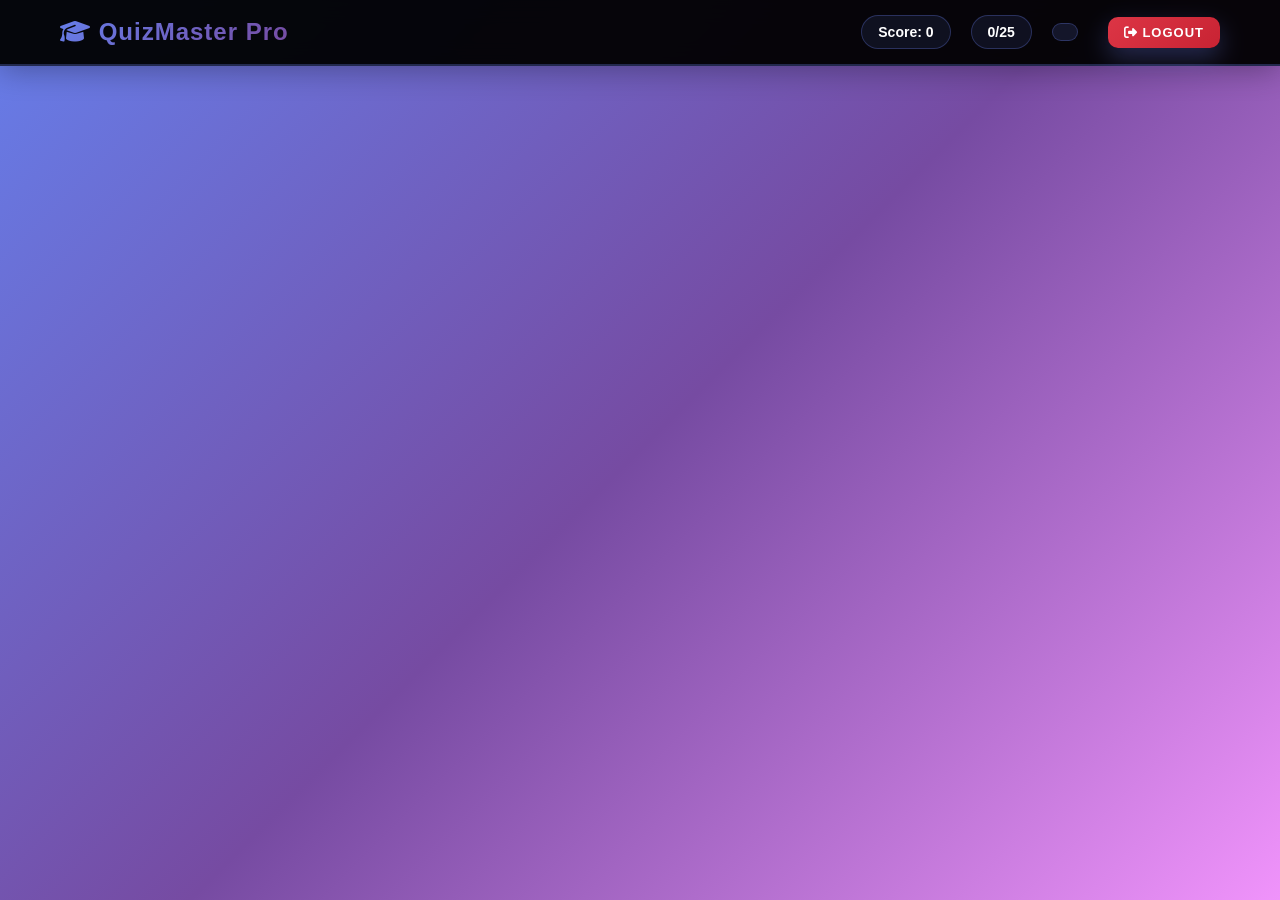
==== index.html @ ac3345d1 "git push" ====
<!DOCTYPE html>
<html lang="en">
<head>
    <meta charset="UTF-8">
    <meta http-equiv="X-UA-Compatible" content="IE=edge">
    <meta name="viewport" content="width=device-width, initial-scale=1.0">
    <link rel="stylesheet" href="style.css">
    <link rel="stylesheet" href="https://cdnjs.cloudflare.com/ajax/libs/font-awesome/6.4.0/css/all.min.css">
    <title>QuizMaster Pro - Online Quiz Platform</title>
</head>
<body>
    <!-- Navigation Bar -->
    <nav class="navbar">
        <div class="nav-content">
            <h2 class="nav-title"><i class="fas fa-graduation-cap"></i> QuizMaster Pro</h2>
            <div class="nav-stats">
                <span class="nav-stat" id="navScore">Score: 0</span>
                <span class="nav-stat" id="navProgress">0/25</span>
                <span class="nav-stat user-info clickable" id="userInfo" style="cursor: pointer;"></span>
                <button class="btn logout-btn" id="logoutBtn" style="padding: 8px 16px; font-size: 13px;">
                    <i class="fas fa-sign-out-alt"></i> Logout
                </button>
            </div>
        </div>
    </nav>

    <!-- Welcome Section -->
    <div class="container">
        <div class="welcome-section">
            <h1 class="welcomeTitle">Welcome to QuizMaster Pro</h1>
            <p class="welcome-subtitle">Challenge yourself with our comprehensive quiz platform and track your progress</p>
            
            <div class="welcome-info">
                <div class="info-box">
                    <i class="fas fa-info-circle"></i>
                    <span>This quiz has 25 questions. Answer all questions before submitting. Good luck!</span>
                </div>
            </div>

            <div class="welcome-stats">
                <div class="stat-item">
                    <div class="stat-number">25</div>
                    <div class="stat-label">Total Questions</div>
                </div>
                <div class="stat-item">
                    <div class="stat-number">60</div>
                    <div class="stat-label">Minutes</div>
                </div>
                <div class="stat-item">
                    <div class="stat-number">∞</div>
                    <div class="stat-label">Attempts</div>
                </div>
            </div>
        </div>

        <!-- Start Button -->
        <button class="btn startBtn" id="startBtn">
            <i class="fas fa-play"></i> Start Quiz
        </button>

        <!-- Quiz Section (Hidden) -->
        <div class="quiz-wrapper" id="quizWrapper" style="display: none;">
            <!-- Timer -->
            <div class="timer-wrapper">
                <svg class="timer-circle" viewBox="0 0 100 100">
                    <defs>
                        <linearGradient id="timerGradient" x1="0%" y1="0%" x2="100%" y2="100%">
                            <stop offset="0%" style="stop-color:#667eea;stop-opacity:1" />
                            <stop offset="100%" style="stop-color:#764ba2;stop-opacity:1" />
                        </linearGradient>
                    </defs>
                    <circle class="timer-bg" cx="50" cy="50" r="45"></circle>
                    <circle class="timer-progress" cx="50" cy="50" r="45" style="stroke-dasharray: 282.7; stroke-dashoffset: 0;"></circle>
                </svg>
                <div class="timer-text">
                    <div class="timer-value" id="timerValue">60:00</div>
                    <div class="timer-label">Time Left</div>
                </div>
            </div>

            <!-- Progress Bar -->
            <div class="progress-section">
                <div class="progress-bar-container">
                    <div class="progress-bar" id="progressBar"></div>
                    <div class="progress-bar-shimmer"></div>
                </div>
                <span class="progress-text" id="progressText">Question 0 of 25</span>
            </div>

            <!-- Question Card -->
            <div class="question-card">
                <h2 class="question" id="questionText">Question will appear here</h2>
            </div>

            <!-- Choices -->
            <div class="choices-container">
                <div class="choices" id="choicesContainer"></div>
            </div>

            <!-- Next Button -->
            <div class="button-group">
                <button class="btn nextBtn" id="nextBtn" style="display: none;">
                    Next Question <i class="fas fa-arrow-right"></i>
                </button>
                <button class="btn nextBtn" id="submitBtn" style="display: none; background: linear-gradient(135deg, #28a745 0%, #20c997 100%);">
                    Submit Quiz <i class="fas fa-check"></i>
                </button>
            </div>
        </div>

        <!-- Score Section (Hidden) -->
        <div class="quiz-wrapper" id="scoreSection" style="display: none;">
            <div class="scoreCard">
                <div class="score-result" id="scoreResult">0/25</div>
                <h2 class="score-title">Quiz Completed!</h2>
                <p style="color: #666; font-size: 16px; margin-bottom: 30px;" id="scoreMessage">Great job completing the quiz!</p>

                <div class="score-details">
                    <div class="score-item">
                        <div class="score-item-label">Score</div>
                        <div class="score-item-value" id="correctCount">0</div>
                    </div>
                    <div class="score-item">
                        <div class="score-item-label">Correct</div>
                        <div class="score-item-value" id="correctAnswers">0</div>
                    </div>
                    <div class="score-item">
                        <div class="score-item-label">Incorrect</div>
                        <div class="score-item-value" id="incorrectAnswers">0</div>
                    </div>
                </div>

                <div class="score-buttons">
                    <button class="btn tryAgainBtn" id="tryAgainBtn">
                        <i class="fas fa-redo"></i> Try Again
                    </button>
                    <button class="btn endQuizBtn" id="endQuizBtn">
                        <i class="fas fa-home"></i> Go to Profile
                    </button>
                </div>
            </div>
        </div>
    </container>

    <!-- Modal for Quit Confirmation -->
    <div class="modal-overlay" id="quitModal">
        <div class="modal-content">
            <div class="modal-icon warning-icon">
                <i class="fas fa-exclamation-triangle"></i>
            </div>
            <h2 class="modal-title">Quit Quiz?</h2>
            <p class="modal-message">Are you sure you want to quit this quiz? Your progress will not be saved.</p>
            <div class="modal-alert-box">
                <i class="fas fa-info-circle"></i>
                You have answered <span id="answeredCount">0</span> out of 25 questions.
            </div>
            <div class="modal-buttons">
                <button class="btn quit-btn" id="confirmQuitBtn">
                    <i class="fas fa-sign-out-alt"></i> Yes, Quit Quiz
                </button>
                <button class="btn" id="cancelQuitBtn" style="background: linear-gradient(135deg, #667eea 0%, #764ba2 100%);">
                    <i class="fas fa-arrow-left"></i> Continue Quiz
                </button>
            </div>
        </div>
    </div>

    <!-- Confetti Container -->
    <canvas id="confetti"></canvas>

    <!-- Notification -->
    <div class="notification" id="notification"></div>

    <script src="auth.js"></script>
    <script>
        // ==================== VARIABLES ====================
        let currentQuestion = 0;
        let score = 0;
        let answers = {};
        let quizStarted = false;
        let quizEnded = false;
        let timeLeft = 3600; // 60 minutes
        let timerInterval;
        let currentUser = null;

        // Sample Quiz Questions
        const quizQuestions = [
            {
                question: "What is the capital of France?",
                choices: ["London", "Berlin", "Paris", "Madrid"],
                correct: 2
            },
            {
                question: "Which planet is closest to the Sun?",
                choices: ["Venus", "Mercury", "Earth", "Mars"],
                correct: 1
            },
            {
                question: "What is 15 + 27?",
                choices: ["42", "44", "40", "48"],
                correct: 0
            },
            {
                question: "Who wrote 'Romeo and Juliet'?",
                choices: ["Jane Austen", "William Shakespeare", "Mark Twain", "Oscar Wilde"],
                correct: 1
            },
            {
                question: "What is the largest ocean on Earth?",
                choices: ["Atlantic Ocean", "Indian Ocean", "Arctic Ocean", "Pacific Ocean"],
                correct: 3
            },
            {
                question: "Which element has the chemical symbol 'Au'?",
                choices: ["Silver", "Gold", "Aluminum", "Argon"],
                correct: 1
            },
            {
                question: "What is the smallest prime number?",
                choices: ["1", "2", "3", "5"],
                correct: 1
            },
            {
                question: "Who painted the Mona Lisa?",
                choices: ["Michelangelo", "Leonardo da Vinci", "Raphael", "Donatello"],
                correct: 1
            },
            {
                question: "What is the capital of Japan?",
                choices: ["Kyoto", "Osaka", "Tokyo", "Hiroshima"],
                correct: 2
            },
            {
                question: "Which country is home to the kangaroo?",
                choices: ["New Zealand", "Australia", "South Africa", "Brazil"],
                correct: 1
            },
            {
                question: "What does HTTP stand for?",
                choices: ["Hyper Text Transfer Protocol", "High Transfer Text Protocol", "Hyper Transfer Text Process", "Home Text Transfer Protocol"],
                correct: 0
            },
            {
                question: "Which is the longest river in the world?",
                choices: ["Amazon", "Nile", "Yangtze", "Mississippi"],
                correct: 1
            },
            {
                question: "What is the boiling point of water?",
                choices: ["90°C", "100°C", "110°C", "120°C"],
                correct: 1
            },
            {
                question: "Who is the founder of Microsoft?",
                choices: ["Steve Jobs", "Bill Gates", "Mark Zuckerberg", "Larry Page"],
                correct: 1
            },
            {
                question: "What is the hardest natural substance on Earth?",
                choices: ["Gold", "Platinum", "Diamond", "Iron"],
                correct: 2
            },
            {
                question: "Which gas do plants absorb from the atmosphere?",
                choices: ["Oxygen", "Nitrogen", "Carbon Dioxide", "Hydrogen"],
                correct: 2
            },
            {
                question: "What is the speed of light?",
                choices: ["300,000 km/s", "150,000 km/s", "450,000 km/s", "600,000 km/s"],
                correct: 0
            },
            {
                question: "Who was the first President of the United States?",
                choices: ["Thomas Jefferson", "George Washington", "John Adams", "Benjamin Franklin"],
                correct: 1
            },
            {
                question: "What is the chemical formula for salt?",
                choices: ["NaCl", "KCl", "CaCl", "MgCl"],
                correct: 0
            },
            {
                question: "Which continent is the largest?",
                choices: ["Africa", "Europe", "Asia", "North America"],
                correct: 2
            },
            {
                question: "What is the square root of 144?",
                choices: ["10", "11", "12", "13"],
                correct: 2
            },
            {
                question: "Who wrote 'To Kill a Mockingbird'?",
                choices: ["Harper Lee", "Mark Twain", "F. Scott Fitzgerald", "Ernest Hemingway"],
                correct: 0
            },
            {
                question: "What is the smallest country in the world?",
                choices: ["Monaco", "Liechtenstein", "Vatican City", "San Marino"],
                correct: 2
            },
            {
                question: "How many sides does a hexagon have?",
                choices: ["4", "5", "6", "8"],
                correct: 2
            },
            {
                question: "What is the main ingredient in guacamole?",
                choices: ["Tomato", "Avocado", "Lime", "Cilantro"],
                correct: 1
            }
        ];

        // ==================== INITIALIZATION ====================
        document.addEventListener('DOMContentLoaded', function() {
            currentUser = JSON.parse(localStorage.getItem('currentUser'));
            
            if (!currentUser) {
                window.location.href = 'login.html';
                return;
            }

            // Display user info
            document.getElementById('userInfo').innerHTML = `<i class="fas fa-user"></i> ${currentUser.name}`;
            
            // Check if admin
            if (currentUser.isAdmin) {
                document.getElementById('userInfo').innerHTML += ' (Admin)';
            }

            // Event Listeners
            document.getElementById('startBtn').addEventListener('click', startQuiz);
            document.getElementById('nextBtn').addEventListener('click', nextQuestion);
            document.getElementById('submitBtn').addEventListener('click', submitQuiz);
            document.getElementById('tryAgainBtn').addEventListener('click', resetQuiz);
            document.getElementById('endQuizBtn').addEventListener('click', goToProfile);
            document.getElementById('logoutBtn').addEventListener('click', logout);
            document.getElementById('userInfo').addEventListener('click', goToProfile);
        });

        // ==================== START QUIZ ====================
        function startQuiz() {
            quizStarted = true;
            document.querySelector('.welcome-section').style.display = 'none';
            document.getElementById('startBtn').style.display = 'none';
            document.getElementById('quizWrapper').style.display = 'block';
            
            startTimer();
            displayQuestion();
        }

        // ==================== DISPLAY QUESTION ====================
        function displayQuestion() {
            if (currentQuestion >= quizQuestions.length) {
                return;
            }

            const question = quizQuestions[currentQuestion];
            document.getElementById('questionText').textContent = question.question;
            
            const choicesContainer = document.getElementById('choicesContainer');
            choicesContainer.innerHTML = '';

            question.choices.forEach((choice, index) => {
                const btn = document.createElement('button');
                btn.className = 'choice';
                btn.textContent = choice;
                
                if (answers[currentQuestion] === index) {
                    btn.classList.add('selected');
                }

                btn.addEventListener('click', function() {
                    selectAnswer(index);
                });
                
                choicesContainer.appendChild(btn);
            });

            // Update progress
            document.getElementById('progressText').textContent = `Question ${currentQuestion + 1} of ${quizQuestions.length}`;
            const progress = ((currentQuestion + 1) / quizQuestions.length) * 100;
            document.getElementById('progressBar').style.width = progress + '%';

            // Show/hide buttons
            if (currentQuestion === quizQuestions.length - 1) {
                document.getElementById('nextBtn').style.display = 'none';
                document.getElementById('submitBtn').style.display = 'block';
            } else {
                document.getElementById('nextBtn').style.display = 'block';
                document.getElementById('submitBtn').style.display = 'none';
            }
        }

        // ==================== SELECT ANSWER ====================
        function selectAnswer(index) {
            answers[currentQuestion] = index;
            
            // Update UI
            document.querySelectorAll('.choice').forEach((choice, idx) => {
                choice.classList.remove('selected');
                if (idx === index) {
                    choice.classList.add('selected');
                }
            });
        }

        // ==================== NEXT QUESTION ====================
        function nextQuestion() {
            if (answers[currentQuestion] === undefined) {
                showNotification('Please select an answer!', 'error');
                return;
            }
            currentQuestion++;
            displayQuestion();
        }

        // ==================== SUBMIT QUIZ ====================
        function submitQuiz() {
            if (answers[currentQuestion] === undefined) {
                showNotification('Please select an answer for the last question!', 'error');
                return;
            }

            clearInterval(timerInterval);
            calculateScore();
        }

        // ==================== CALCULATE SCORE ====================
        function calculateScore() {
            let correct = 0;
            let incorrect = 0;

            quizQuestions.forEach((question, index) => {
                if (answers[index] === question.correct) {
                    correct++;
                } else {
                    incorrect++;
                }
            });

            const percentage = Math.round((correct / quizQuestions.length) * 100);

            // Save to localStorage
            const result = {
                userId: currentUser.id,
                score: correct,
                correct: correct,
                incorrect: incorrect,
                percentage: percentage,
                timestamp: new Date().toISOString()
            };

            let results = JSON.parse(localStorage.getItem('quizResults')) || [];
            results.push(result);
            localStorage.setItem('quizResults', JSON.stringify(results));

            // Display score
            showScore(correct, incorrect, percentage);
        }

        // ==================== SHOW SCORE ====================
        function showScore(correct, incorrect, percentage) {
            quizEnded = true;
            document.getElementById('quizWrapper').style.display = 'none';
            document.getElementById('scoreSection').style.display = 'block';

            document.getElementById('scoreResult').textContent = `${correct}/25`;
            document.getElementById('correctCount').textContent = percentage + '%';
            document.getElementById('correctAnswers').textContent = correct;
            document.getElementById('incorrectAnswers').textContent = incorrect;

            let message = '';
            if (percentage >= 80) {
                message = '🎉 Excellent! You scored above 80%!';
            } else if (percentage >= 60) {
                message = '👍 Good job! Keep practicing!';
            } else {
                message = '💪 Keep trying! You\'ll do better next time!';
            }

            document.getElementById('scoreMessage').textContent = message;
            playConfetti();
        }

        // ==================== RESET QUIZ ====================
        function resetQuiz() {
            currentQuestion = 0;
            score = 0;
            answers = {};
            quizStarted = false;
            quizEnded = false;
            timeLeft = 3600;

            document.querySelector('.welcome-section').style.display = 'block';
            document.getElementById('startBtn').style.display = 'block';
            document.getElementById('quizWrapper').style.display = 'none';
            document.getElementById('scoreSection').style.display = 'none';
        }

        // ==================== GO TO PROFILE ====================
        function goToProfile() {
            window.location.href = 'profile.html';
        }

        // ==================== TIMER ====================
        function startTimer() {
            timerInterval = setInterval(function() {
                timeLeft--;
                updateTimer();

                if (timeLeft <= 0) {
                    clearInterval(timerInterval);
                    submitQuiz();
                }
            }, 1000);
        }

        function updateTimer() {
            const minutes = Math.floor(timeLeft / 60);
            const seconds = timeLeft % 60;
            document.getElementById('timerValue').textContent = 
                String(minutes).padStart(2, '0') + ':' + String(seconds).padStart(2, '0');

            // Update progress circle
            const totalSeconds = 3600;
            const progress = (timeLeft / totalSeconds) * 282.7;
            document.querySelector('.timer-progress').style.strokeDashoffset = progress;
        }

        // ==================== LOGOUT ====================
        function logout() {
            localStorage.removeItem('currentUser');
            window.location.href = 'login.html';
        }

        // ==================== NOTIFICATION ====================
        function showNotification(message, type = 'success') {
            const notification = document.getElementById('notification');
            notification.textContent = message;
            notification.className = `notification notification-${type} show`;
            setTimeout(() => {
                notification.classList.remove('show');
            }, 3000);
        }

        // ==================== CONFETTI ====================
        function playConfetti() {
            const canvas = document.getElementById('confetti');
            const ctx = canvas.getContext('2d');
            canvas.width = window.innerWidth;
            canvas.height = window.innerHeight;

            let particles = [];

            for (let i = 0; i < 100; i++) {
                particles.push({
                    x: Math.random() * canvas.width,
                    y: Math.random() * canvas.height - canvas.height,
                    vx: (Math.random() - 0.5) * 8,
                    vy: Math.random() * 5 + 5,
                    life: 1
                });
            }

            function animate() {
                ctx.clearRect(0, 0, canvas.width, canvas.height);

                particles = particles.filter(p => {
                    p.x += p.vx;
                    p.y += p.vy;
                    p.vy += 0.2; // gravity
                    p.life -= 0.01;

                    if (p.life > 0) {
                        ctx.fillStyle = `hsla(${Math.random() * 360}, 100%, 50%, ${p.life})`;
                        ctx.fillRect(p.x, p.y, 10, 10);
                        return true;
                    }
                    return false;
                });

                if (particles.length > 0) {
                    requestAnimationFrame(animate);
                }
            }

            animate();
        }
    </script>
</body>
</html>
---- style.css ----
/* ================= RESET ================= */
* {
    margin: 0;
    padding: 0;
    box-sizing: border-box;
    font-family: 'Segoe UI', Tahoma, Geneva, Verdana, sans-serif;
}

html {
    scroll-behavior: smooth;
}

/* ================= BODY & BACKGROUND ================= */
body {
    width: 100%;
    min-height: 100vh;
    background: linear-gradient(135deg, #667eea 0%, #764ba2 50%, #f093fb 100%);
    background-attachment: fixed;
    color: #fff;
    overflow-x: hidden;
    position: relative;
}

/* ================= NAVBAR ================= */
.navbar {
    position: fixed;
    top: 0;
    left: 0;
    right: 0;
    width: 100%;
    background: rgba(0, 0, 0, 0.95);
    backdrop-filter: blur(10px);
    padding: 15px 0;
    z-index: 1000;
    border-bottom: 2px solid rgba(102, 126, 234, 0.3);
    box-shadow: 0 4px 30px rgba(0, 0, 0, 0.3);
    animation: slideInDown 0.6s ease;
}

@keyframes slideInDown {
    from {
        opacity: 0;
        transform: translateY(-50px);
    }
    to {
        opacity: 1;
        transform: translateY(0);
    }
}

.nav-content {
    max-width: 1200px;
    margin: 0 auto;
    padding: 0 20px;
    display: flex;
    justify-content: space-between;
    align-items: center;
}

.nav-title {
    font-size: 24px;
    font-weight: 700;
    background: linear-gradient(135deg, #667eea 0%, #764ba2 100%);
    -webkit-background-clip: text;
    -webkit-text-fill-color: transparent;
    background-clip: text;
    letter-spacing: 1px;
}

.nav-stats {
    display: flex;
    gap: 20px;
    align-items: center;
    flex-wrap: wrap;
}

.nav-stat {
    font-size: 14px;
    padding: 8px 16px;
    background: rgba(102, 126, 234, 0.1);
    border-radius: 20px;
    border: 1px solid rgba(102, 126, 234, 0.3);
    transition: all 0.3s ease;
    color: #fff;
    font-weight: 600;
}

.nav-stat:hover {
    background: rgba(102, 126, 234, 0.2);
    transform: translateY(-2px);
    box-shadow: 0 5px 15px rgba(102, 126, 234, 0.2);
}

.nav-user {
    font-size: 14px;
    padding: 8px 16px;
    background: rgba(102, 126, 234, 0.1);
    border-radius: 20px;
    border: 1px solid rgba(102, 126, 234, 0.3);
    color: #fff;
    font-weight: 600;
}

/* ================= CONTAINER ================= */
.container {
    width: 100%;
    max-width: 1000px;
    margin: 80px auto 30px;
    padding: 0 20px;
    display: none;
    min-height: calc(100vh - 160px);
}

.container.show {
    display: block;
    animation: containerSlideUp 0.8s cubic-bezier(0.34, 1.56, 0.64, 1);
}

@keyframes containerSlideUp {
    from {
        opacity: 0;
        transform: translateY(80px) scale(0.95);
    }
    to {
        opacity: 1;
        transform: translateY(0) scale(1);
    }
}

/* ================= WELCOME SECTION ================= */
.welcome-section {
    text-align: center;
    margin-bottom: 50px;
    animation: welcomeFadeIn 0.8s ease;
    padding: 40px 20px;
}

@keyframes welcomeFadeIn {
    from {
        opacity: 0;
    }
    to {
        opacity: 1;
    }
}

.welcomeTitle {
    font-size: 48px;
    margin-bottom: 15px;
    color: #fff;
    text-shadow: 0 4px 15px rgba(0, 0, 0, 0.2);
    animation: titleBounceIn 0.8s cubic-bezier(0.34, 1.56, 0.64, 1);
    font-weight: 700;
    letter-spacing: 1px;
}

@keyframes titleBounceIn {
    0% {
        opacity: 0;
        transform: translateY(-40px) scale(0.8);
    }
    50% {
        transform: translateY(10px) scale(1.05);
    }
    100% {
        opacity: 1;
        transform: translateY(0) scale(1);
    }
}

.welcome-subtitle {
    font-size: 18px;
    color: rgba(255, 255, 255, 0.9);
    margin-bottom: 20px;
    animation: subtitleSlideIn 0.9s ease 0.2s both;
    max-width: 600px;
    margin-left: auto;
    margin-right: auto;
    line-height: 1.6;
}

@keyframes subtitleSlideIn {
    from {
        opacity: 0;
        transform: translateX(-30px);
    }
    to {
        opacity: 1;
        transform: translateX(0);
    }
}

.welcome-info {
    margin-bottom: 30px;
    animation: infoZoomIn 0.8s ease 0.3s both;
}

@keyframes infoZoomIn {
    from {
        opacity: 0;
        transform: scale(0.8);
    }
    to {
        opacity: 1;
        transform: scale(1);
    }
}

.info-box {
    background: rgba(255, 255, 255, 0.15);
    border: 2px solid rgba(255, 255, 255, 0.3);
    border-left: 4px solid #ff6b6b;
    border-radius: 12px;
    padding: 15px 20px;
    color: rgba(255, 255, 255, 0.95);
    font-weight: 600;
    display: flex;
    align-items: center;
    gap: 12px;
    max-width: 500px;
    margin: 0 auto;
}

.info-box i {
    font-size: 18px;
    color: #ff6b6b;
    animation: iconPulse 2s infinite;
}

@keyframes iconPulse {
    0%, 100% {
        transform: scale(1);
    }
    50% {
        transform: scale(1.2);
    }
}

.welcome-stats {
    display: flex;
    justify-content: center;
    gap: 40px;
    flex-wrap: wrap;
    animation: statsStaggerIn 1s ease 0.4s both;
}

@keyframes statsStaggerIn {
    from {
        opacity: 0;
    }
    to {
        opacity: 1;
    }
}

.stat-item {
    display: flex;
    flex-direction: column;
    align-items: center;
    background: rgba(255, 255, 255, 0.1);
    backdrop-filter: blur(10px);
    padding: 20px 30px;
    border-radius: 15px;
    border: 1px solid rgba(255, 255, 255, 0.2);
    transition: all 0.3s ease;
    animation: statItemBounce 0.8s cubic-bezier(0.34, 1.56, 0.64, 1) backwards;
}

.stat-item:nth-child(1) { animation-delay: 0.5s; }
.stat-item:nth-child(2) { animation-delay: 0.6s; }
.stat-item:nth-child(3) { animation-delay: 0.7s; }

@keyframes statItemBounce {
    0% {
        opacity: 0;
        transform: translateY(40px) scale(0.8);
    }
    60% {
        transform: translateY(-5px) scale(1.05);
    }
    100% {
        opacity: 1;
        transform: translateY(0) scale(1);
    }
}

.stat-item:hover {
    background: rgba(255, 255, 255, 0.15);
    transform: translateY(-8px);
    box-shadow: 0 20px 40px rgba(0, 0, 0, 0.3);
}

.stat-number {
    font-size: 36px;
    font-weight: 700;
    color: #fff;
    margin-bottom: 8px;
    animation: numberCount 2s ease-out;
}

@keyframes numberCount {
    from {
        opacity: 0;
        transform: scale(0);
    }
    to {
        opacity: 1;
        transform: scale(1);
    }
}

.stat-label {
    font-size: 13px;
    color: rgba(255, 255, 255, 0.7);
    text-transform: uppercase;
    letter-spacing: 1px;
    font-weight: 600;
}

/* ================= QUIZ WRAPPER ================= */
.quiz-wrapper {
    background: rgba(255, 255, 255, 0.97);
    backdrop-filter: blur(10px);
    border-radius: 20px;
    padding: 45px;
    box-shadow: 0 25px 50px rgba(0, 0, 0, 0.3);
    animation: quizWrapperFadeIn 0.9s cubic-bezier(0.34, 1.56, 0.64, 1);
    color: #333;
    border: 1px solid rgba(255, 255, 255, 0.5);
}

@keyframes quizWrapperFadeIn {
    from {
        opacity: 0;
        transform: scale(0.95) translateY(20px);
    }
    to {
        opacity: 1;
        transform: scale(1) translateY(0);
    }
}

/* ================= PROGRESS BAR ================= */
.progress-section {
    margin-bottom: 35px;
    animation: progressSectionSlide 0.8s ease 0.2s both;
}

@keyframes progressSectionSlide {
    from {
        opacity: 0;
        transform: translateX(-30px);
    }
    to {
        opacity: 1;
        transform: translateX(0);
    }
}

.progress-bar-container {
    width: 100%;
    height: 10px;
    background: linear-gradient(90deg, #f0f0f0 0%, #e0e0e0 100%);
    border-radius: 10px;
    overflow: hidden;
    margin-bottom: 12px;
    position: relative;
    box-shadow: inset 0 2px 4px rgba(0, 0, 0, 0.1);
}

.progress-bar {
    height: 100%;
    background: linear-gradient(90deg, #667eea 0%, #764ba2 50%, #f093fb 100%);
    background-size: 200% 100%;
    border-radius: 10px;
    width: 4%;
    transition: width 0.6s cubic-bezier(0.34, 1.56, 0.64, 1);
    box-shadow: 0 0 20px rgba(102, 126, 234, 0.5);
    animation: progressGlow 2s ease infinite;
}

@keyframes progressGlow {
    0%, 100% {
        box-shadow: 0 0 20px rgba(102, 126, 234, 0.5);
    }
    50% {
        box-shadow: 0 0 30px rgba(240, 147, 251, 0.7);
    }
}

.progress-bar-shimmer {
    position: absolute;
    top: 0;
    left: -100%;
    width: 100%;
    height: 100%;
    background: linear-gradient(90deg, transparent, rgba(255, 255, 255, 0.4), transparent);
    animation: shimmer 2s infinite;
}

@keyframes shimmer {
    0% {
        left: -100%;
    }
    100% {
        left: 100%;
    }
}

.progress-text {
    font-size: 13px;
    color: #999;
    display: block;
    text-align: center;
    font-weight: 600;
}

/* ================= QUESTION CARD ================= */
.question-card {
    background: linear-gradient(135deg, #f5f7fa 0%, #c3cfe2 100%);
    padding: 35px;
    border-radius: 15px;
    margin-bottom: 35px;
    min-height: 100px;
    display: flex;
    align-items: center;
    justify-content: center;
    border-left: 5px solid #667eea;
    animation: questionCardSlide 0.7s cubic-bezier(0.34, 1.56, 0.64, 1);
    box-shadow: 0 10px 30px rgba(102, 126, 234, 0.1);
}

@keyframes questionCardSlide {
    from {
        opacity: 0;
        transform: translateY(-30px) rotateX(10deg);
    }
    to {
        opacity: 1;
        transform: translateY(0) rotateX(0deg);
    }
}

.question {
    font-size: 22px;
    font-weight: 600;
    color: #333;
    text-align: center;
    animation: questionFade 0.6s ease;
    line-height: 1.8;
}

@keyframes questionFade {
    from {
        opacity: 0;
        transform: translateY(-20px);
    }
    to {
        opacity: 1;
        transform: translateY(0);
    }
}

/* ================= CHOICES ================= */
.choices-container {
    margin: 30px 0;
}

.choices {
    display: grid;
    grid-template-columns: 1fr;
    gap: 15px;
}

.choice {
    font-size: 16px;
    background: linear-gradient(135deg, #fff5f7 0%, #f0f4ff 100%);
    color: #333;
    padding: 18px 22px;
    border-radius: 12px;
    cursor: pointer;
    border: 2px solid #e0e0e0;
    transition: all 0.3s cubic-bezier(0.34, 1.56, 0.64, 1);
    opacity: 0;
    transform: translateX(-40px) rotateY(10deg);
    animation: choiceSlideIn 0.6s cubic-bezier(0.34, 1.56, 0.64, 1) forwards;
    position: relative;
    overflow: hidden;
    font-weight: 500;
    box-shadow: 0 4px 15px rgba(0, 0, 0, 0.05);
}

.choice::before {
    content: '';
    position: absolute;
    top: -50%;
    left: -50%;
    width: 200%;
    height: 200%;
    background: linear-gradient(45deg, transparent, rgba(255, 255, 255, 0.3), transparent);
    transform: rotate(45deg);
    animation: choiceShine 3s infinite;
}

@keyframes choiceShine {
    0% {
        transform: translateX(-100%) translateY(-100%) rotate(45deg);
    }
    100% {
        transform: translateX(100%) translateY(100%) rotate(45deg);
    }
}

.choice:nth-child(1) { animation-delay: 0.1s; }
.choice:nth-child(2) { animation-delay: 0.2s; }
.choice:nth-child(3) { animation-delay: 0.3s; }
.choice:nth-child(4) { animation-delay: 0.4s; }

@keyframes choiceSlideIn {
    from {
        opacity: 0;
        transform: translateX(-40px) rotateY(10deg);
    }
    to {
        opacity: 1;
        transform: translateX(0) rotateY(0deg);
    }
}

.choice:hover:not(.disabled):not(.correct):not(.wrong) {
    border-color: #667eea;
    background: linear-gradient(135deg, #667eea15 0%, #764ba215 100%);
    transform: translateX(8px) translateY(-3px);
    box-shadow: 0 15px 30px rgba(102, 126, 234, 0.25);
}

.choice.disabled {
    cursor: not-allowed;
}

/* ================= CORRECT & WRONG STYLING ================= */
.choice.correct {
    background: linear-gradient(135deg, #28a745 0%, #20c997 100%) !important;
    color: #fff !important;
    border-color: #28a745 !important;
    border-width: 2px;
    animation: correctPulseAnimation 0.6s cubic-bezier(0.34, 1.56, 0.64, 1);
}

.choice.wrong {
    background: linear-gradient(135deg, #dc3545 0%, #fd7e14 100%) !important;
    color: #fff !important;
    border-color: #dc3545 !important;
    border-width: 2px;
    animation: wrongShakeAnimation 0.6s ease;
}

@keyframes correctPulseAnimation {
    0% {
        transform: scale(1);
        box-shadow: 0 0 0 0 rgba(40, 167, 69, 0.7);
    }
    50% {
        transform: scale(1.05);
        box-shadow: 0 0 0 20px rgba(40, 167, 69, 0);
    }
    100% {
        transform: scale(1);
        box-shadow: 0 0 0 0 rgba(40, 167, 69, 0);
    }
}

@keyframes wrongShakeAnimation {
    0%, 100% { transform: translateX(0) rotate(0deg); }
    10% { transform: translateX(-8px) rotate(-2deg); }
    20% { transform: translateX(8px) rotate(2deg); }
    30% { transform: translateX(-8px) rotate(-2deg); }
    40% { transform: translateX(8px) rotate(2deg); }
    50% { transform: translateX(-8px) rotate(-2deg); }
    60% { transform: translateX(8px) rotate(2deg); }
    70% { transform: translateX(-4px) rotate(-1deg); }
    80% { transform: translateX(4px) rotate(1deg); }
}

/* ================= BUTTONS ================= */
.btn {
    width: 100%;
    font-size: 16px;
    font-weight: 600;
    padding: 15px 30px;
    background: linear-gradient(135deg, #667eea 0%, #764ba2 100%);
    color: #fff;
    border: none;
    border-radius: 10px;
    cursor: pointer;
    transition: all 0.3s cubic-bezier(0.34, 1.56, 0.64, 1);
    text-transform: uppercase;
    letter-spacing: 1px;
    position: relative;
    overflow: hidden;
    box-shadow: 0 10px 25px rgba(102, 126, 234, 0.3);
}

.btn::before {
    content: '';
    position: absolute;
    top: 0;
    left: -100%;
    width: 100%;
    height: 100%;
    background: rgba(255, 255, 255, 0.2);
    transition: left 0.3s ease;
    z-index: -1;
}

.btn:hover::before {
    left: 100%;
}

.btn:hover {
    transform: translateY(-4px);
    box-shadow: 0 20px 40px rgba(102, 126, 234, 0.5);
}

.btn:active {
    transform: translateY(-1px);
}

.startBtn {
    position: fixed;
    top: 50%;
    left: 50%;
    transform: translate(-50%, -50%);
    width: 260px;
    padding: 20px;
    font-size: 18px;
    z-index: 500;
    animation: startBtnPulse 2s infinite, startBtnFloat 3s ease-in-out infinite;
}

@keyframes startBtnPulse {
    0%, 100% {
        box-shadow: 0 0 0 0 rgba(102, 126, 234, 0.7);
    }
    50% {
        box-shadow: 0 0 0 30px rgba(102, 126, 234, 0);
    }
}

@keyframes startBtnFloat {
    0%, 100% {
        transform: translate(-50%, -50%) translateY(0);
    }
    50% {
        transform: translate(-50%, -50%) translateY(-20px);
    }
}

.button-group {
    margin-top: 30px;
}

.nextBtn {
    animation: nextBtnSlide 0.6s cubic-bezier(0.34, 1.56, 0.64, 1);
}

@keyframes nextBtnSlide {
    from {
        opacity: 0;
        transform: translateY(30px);
    }
    to {
        opacity: 1;
        transform: translateY(0);
    }
}

.logout-btn {
    background: linear-gradient(135deg, #dc3545 0%, #c82333 100%) !important;
    padding: 8px 16px !important;
    font-size: 13px !important;
    margin-left: 10px !important;
    width: auto !important;
    white-space: nowrap;
    cursor: pointer !important;
}

.logout-btn:hover {
    background: linear-gradient(135deg, #c82333 0%, #b81c2f 100%) !important;
    transform: translateY(-2px) !important;
}

.back-btn {
    background: linear-gradient(135deg, #667eea 0%, #764ba2 100%) !important;
    padding: 8px 16px !important;
    font-size: 13px !important;
    width: auto !important;
    white-space: nowrap;
}

.back-btn:hover {
    transform: translateY(-2px) !important;
}

.user-info {
    background: rgba(102, 126, 234, 0.15) !important;
    border: 1px solid rgba(102, 126, 234, 0.3) !important;
    padding: 8px 12px !important;
    display: inline-flex !important;
    align-items: center;
    gap: 6px !important;
    width: auto !important;
}

.user-info.clickable {
    cursor: pointer;
}

.user-info.clickable:hover {
    background: rgba(102, 126, 234, 0.25) !important;
}

/* ================= SCORE CARD ================= */
.scoreCard {
    text-align: center;
    margin: 30px 0;
}

.score-result {
    font-size: 56px;
    font-weight: 700;
    background: linear-gradient(135deg, #667eea 0%, #764ba2 100%);
    -webkit-background-clip: text;
    -webkit-text-fill-color: transparent;
    background-clip: text;
    margin-bottom: 20px;
    animation: scoreFlip 0.9s cubic-bezier(0.34, 1.56, 0.64, 1);
}

@keyframes scoreFlip {
    0% {
        opacity: 0;
        transform: rotateY(90deg) rotateZ(-10deg) scale(0.5);
    }
    100% {
        opacity: 1;
        transform: rotateY(0deg) rotateZ(0deg) scale(1);
    }
}

.score-title {
    font-size: 28px;
    color: #333;
    margin-bottom: 30px;
    animation: scoreTitleSlide 0.8s ease;
    font-weight: 700;
}

@keyframes scoreTitleSlide {
    from {
        opacity: 0;
        transform: translateY(-20px);
    }
    to {
        opacity: 1;
        transform: translateY(0);
    }
}

.score-details {
    display: grid;
    grid-template-columns: repeat(auto-fit, minmax(140px, 1fr));
    gap: 15px;
    margin: 30px 0;
}

.score-item {
    background: linear-gradient(135deg, #f5f7fa 0%, #c3cfe2 100%);
    padding: 20px;
    border-radius: 12px;
    animation: scoreItemPop 0.6s cubic-bezier(0.34, 1.56, 0.64, 1) backwards;
    border: 2px solid #e0e0e0;
    box-shadow: 0 5px 15px rgba(0, 0, 0, 0.08);
}

.score-item:nth-child(1) { animation-delay: 0.1s; }
.score-item:nth-child(2) { animation-delay: 0.2s; }
.score-item:nth-child(3) { animation-delay: 0.3s; }

@keyframes scoreItemPop {
    0% {
        opacity: 0;
        transform: scale(0) translateY(20px);
    }
    60% {
        transform: scale(1.1);
    }
    100% {
        opacity: 1;
        transform: scale(1) translateY(0);
    }
}

.score-item-label {
    font-size: 12px;
    color: #666;
    text-transform: uppercase;
    letter-spacing: 1px;
    font-weight: 600;
}

.score-item-value {
    font-size: 28px;
    font-weight: 700;
    color: #667eea;
    margin-top: 10px;
    animation: scoreCountUp 1.2s cubic-bezier(0.34, 1.56, 0.64, 1);
}

@keyframes scoreCountUp {
    from {
        opacity: 0;
        transform: translateY(20px) scale(0.5);
    }
    to {
        opacity: 1;
        transform: translateY(0) scale(1);
    }
}

.score-buttons {
    display: flex;
    gap: 15px;
    margin-top: 30px;
}

.tryAgainBtn {
    animation: buttonShake 0.7s cubic-bezier(0.34, 1.56, 0.64, 1);
    flex: 1;
}

.endQuizBtn {
    animation: buttonShake 0.7s cubic-bezier(0.34, 1.56, 0.64, 1);
    flex: 1;
    background: linear-gradient(135deg, #dc3545 0%, #c82333 100%);
}

.endQuizBtn:hover {
    background: linear-gradient(135deg, #c82333 0%, #b81c2f 100%);
}

@keyframes buttonShake {
    0% {
        opacity: 0;
        transform: scale(0) rotate(-15deg);
    }
    50% {
        transform: scale(1.05) rotate(5deg);
    }
    100% {
        opacity: 1;
        transform: scale(1) rotate(0deg);
    }
}

/* ================= TIMER ================= */
.timer-wrapper {
    position: fixed;
    top: 100px;
    right: 30px;
    z-index: 100;
    animation: timerSlideIn 0.6s ease;
}

@keyframes timerSlideIn {
    from {
        opacity: 0;
        transform: translateX(100px) scale(0.8);
    }
    to {
        opacity: 1;
        transform: translateX(0) scale(1);
    }
}

.timer {
    position: relative;
    width: 120px;
    height: 120px;
    display: flex;
    align-items: center;
    justify-content: center;
    animation: timerPulseAnimation 1.2s cubic-bezier(0.34, 1.56, 0.64, 1) infinite;
}

.timer-circle {
    position: absolute;
    width: 100%;
    height: 100%;
    transform: rotate(-90deg);
}

.timer-bg {
    fill: none;
    stroke: rgba(255, 255, 255, 0.2);
    stroke-width: 4;
}

.timer-progress {
    fill: none;
    stroke: url(#timerGradient);
    stroke-width: 4;
    stroke-linecap: round;
    transition: stroke-dashoffset 0.5s linear;
    filter: drop-shadow(0 0 8px rgba(102, 126, 234, 0.5));
}

.timer-text {
    display: flex;
    flex-direction: column;
    align-items: center;
    position: relative;
    z-index: 10;
}

.timer-value {
    font-size: 32px;
    font-weight: 700;
    color: #fff;
    text-shadow: 0 2px 10px rgba(0, 0, 0, 0.3);
    animation: timerBlinkAnimation 1s ease-in-out infinite;
}

@keyframes timerBlinkAnimation {
    0%, 100% {
        opacity: 1;
        transform: scale(1);
    }
    50% {
        opacity: 0.7;
        transform: scale(1.1);
    }
}

.timer-label {
    font-size: 12px;
    color: rgba(255, 255, 255, 0.8);
    text-transform: uppercase;
    letter-spacing: 1px;
    margin-top: 2px;
}

@keyframes timerPulseAnimation {
    0%, 100% {
        transform: scale(1);
        filter: drop-shadow(0 0 10px rgba(255, 255, 255, 0.3));
    }
    50% {
        transform: scale(1.08);
        filter: drop-shadow(0 0 25px rgba(102, 126, 234, 0.6));
    }
}

/* ================= CONFETTI ================= */
#confetti {
    position: fixed;
    top: 0;
    left: 0;
    width: 100%;
    height: 100%;
    pointer-events: none;
    z-index: 999;
}

/* ================= MODAL STYLES ================= */
.modal-overlay {
    position: fixed;
    top: 0;
    left: 0;
    width: 100%;
    height: 100%;
    background: rgba(0, 0, 0, 0.8);
    display: none;
    align-items: center;
    justify-content: center;
    z-index: 2000;
    backdrop-filter: blur(8px);
    animation: fadeIn 0.3s ease;
}

.modal-overlay.show {
    display: flex;
}

.modal-content {
    background: #fff;
    border-radius: 20px;
    padding: 50px 40px;
    text-align: center;
    max-width: 550px;
    width: 95%;
    box-shadow: 0 25px 60px rgba(0, 0, 0, 0.5);
    animation: modalSlideUp 0.4s cubic-bezier(0.34, 1.56, 0.64, 1);
    border: 3px solid #dc3545;
}

@keyframes modalSlideUp {
    from {
        opacity: 0;
        transform: translateY(50px) scale(0.9);
    }
    to {
        opacity: 1;
        transform: translateY(0) scale(1);
    }
}

.modal-icon {
    font-size: 70px;
    margin-bottom: 20px;
    animation: iconBounce 0.6s cubic-bezier(0.34, 1.56, 0.64, 1);
}

@keyframes iconBounce {
    0%, 100% { transform: translateY(0) scale(1); }
    25% { transform: translateY(-10px) scale(1.1); }
    50% { transform: translateY(0) scale(1); }
    75% { transform: translateY(-5px) scale(1.05); }
}

.warning-icon {
    color: #dc3545;
}

.modal-title {
    font-size: 26px;
    color: #dc3545;
    margin-bottom: 15px;
    font-weight: 700;
    line-height: 1.4;
}

.modal-message {
    font-size: 15px;
    color: #555;
    margin-bottom: 25px;
    line-height: 1.7;
}

.modal-alert-box {
    background: #fff3cd;
    border: 2px solid #ffc107;
    border-radius: 12px;
    padding: 15px 20px;
    margin-bottom: 30px;
    display: flex;
    align-items: center;
    gap: 12px;
    color: #856404;
    font-weight: 600;
    animation: alertPulse 1.5s infinite;
}

@keyframes alertPulse {
    0%, 100% { transform: scale(1); }
    50% { transform: scale(1.02); }
}

.modal-alert-box i {
    font-size: 20px;
    color: #ff9800;
    animation: alertIconSpin 2s linear infinite;
}

@keyframes alertIconSpin {
    0% { transform: rotate(0deg) scale(1); }
    50% { transform: rotate(180deg) scale(1.1); }
    100% { transform: rotate(360deg) scale(1); }
}

.modal-buttons {
    display: flex;
    gap: 15px;
    flex-direction: column;
}

.modal-btn {
    padding: 13px 24px;
    font-size: 16px;
    font-weight: 600;
    border: none;
    border-radius: 10px;
    cursor: pointer;
    transition: all 0.3s ease;
    text-transform: uppercase;
    letter-spacing: 1px;
    display: flex;
    align-items: center;
    justify-content: center;
    gap: 10px;
}

.quit-btn {
    background: linear-gradient(135deg, #dc3545 0%, #c82333 100%);
    color: #fff;
    box-shadow: 0 10px 25px rgba(220, 53, 69, 0.3);
}

.quit-btn:hover {
    transform: translateY(-3px);
    box-shadow: 0 15px 40px rgba(220, 53, 69, 0.4);
}

/* ================= LOGIN PAGE STYLES ================= */
.login-body {
    background: linear-gradient(135deg, #667eea 0%, #764ba2 50%, #f093fb 100%);
    min-height: 100vh;
    display: flex;
    flex-direction: column;
}

.login-container {
    display: flex;
    align-items: center;
    justify-content: center;
    flex: 1;
    padding: 20px;
    margin-top: 60px;
    gap: 60px;
}

.form-wrapper {
    background: rgba(255, 255, 255, 0.97);
    backdrop-filter: blur(10px);
    border-radius: 20px;
    padding: 50px;
    box-shadow: 0 25px 60px rgba(0, 0, 0, 0.3);
    width: 100%;
    max-width: 450px;
    animation: formSlideIn 0.6s ease;
}

@keyframes formSlideIn {
    from {
        opacity: 0;
        transform: translateX(-50px) rotateY(10deg);
    }
    to {
        opacity: 1;
        transform: translateX(0) rotateY(0deg);
    }
}

.form-box.hidden {
    display: none;
}

.form-header {
    text-align: center;
    margin-bottom: 40px;
}

.form-header h2 {
    font-size: 28px;
    color: #333;
    margin-bottom: 10px;
    font-weight: 700;
    animation: formTitleSlide 0.6s ease 0.2s both;
}

@keyframes formTitleSlide {
    from {
        opacity: 0;
        transform: translateY(-20px);
    }
    to {
        opacity: 1;
        transform: translateY(0);
    }
}

.form-header p {
    color: #666;
    font-size: 14px;
    animation: formSubtitleSlide 0.6s ease 0.3s both;
}

@keyframes formSubtitleSlide {
    from {
        opacity: 0;
        transform: translateX(-20px);
    }
    to {
        opacity: 1;
        transform: translateX(0);
    }
}

.form-group {
    margin-bottom: 25px;
    animation: formGroupFadeIn 0.6s ease backwards;
}

.form-group:nth-child(1) { animation-delay: 0.4s; }
.form-group:nth-child(2) { animation-delay: 0.5s; }
.form-group:nth-child(3) { animation-delay: 0.6s; }
.form-group:nth-child(4) { animation-delay: 0.7s; }

@keyframes formGroupFadeIn {
    from {
        opacity: 0;
        transform: translateY(20px);
    }
    to {
        opacity: 1;
        transform: translateY(0);
    }
}

.form-group label {
    display: block;
    font-size: 14px;
    font-weight: 600;
    color: #333;
    margin-bottom: 8px;
}

.form-group input {
    width: 100%;
    padding: 12px 15px;
    border: 2px solid #e0e0e0;
    border-radius: 10px;
    font-size: 14px;
    transition: all 0.3s ease;
    font-family: 'Segoe UI', Tahoma, Geneva, Verdana, sans-serif;
}

.form-group input:focus {
    outline: none;
    border-color: #667eea;
    box-shadow: 0 0 0 3px rgba(102, 126, 234, 0.1);
    transform: scale(1.02);
}

.password-input-group {
    position: relative;
    display: flex;
    align-items: center;
}

.password-input-group input {
    width: 100%;
}

.password-toggle {
    position: absolute;
    right: 12px;
    background: none;
    border: none;
    cursor: pointer;
    color: #667eea;
    font-size: 16px;
    transition: all 0.3s ease;
}

.password-toggle:hover {
    color: #764ba2;
    transform: scale(1.2);
}

.error-message {
    display: block;
    color: #dc3545;
    font-size: 12px;
    margin-top: 5px;
    font-weight: 600;
    animation: errorShake 0.3s ease;
}

@keyframes errorShake {
    0%, 100% { transform: translateX(0); }
    25% { transform: translateX(-5px); }
    75% { transform: translateX(5px); }
}

.form-submit-btn {
    width: 100%;
    margin-top: 10px;
    padding: 14px;
    font-size: 16px;
    font-weight: 600;
    animation: formButtonEnter 0.6s ease 0.8s both;
}

@keyframes formButtonEnter {
    from {
        opacity: 0;
        transform: translateY(20px);
    }
    to {
        opacity: 1;
        transform: translateY(0);
    }
}

.form-footer {
    text-align: center;
    margin-top: 25px;
    font-size: 14px;
    color: #666;
}

.link-btn {
    background: none;
    border: none;
    color: #667eea;
    cursor: pointer;
    font-weight: 600;
    text-decoration: underline;
    transition: all 0.3s ease;
}

.link-btn:hover {
    color: #764ba2;
    transform: scale(1.05);
}

.login-illustration {
    flex: 1;
    display: flex;
    align-items: center;
    justify-content: center;
    animation: illustrationSlideIn 0.6s ease;
}

@keyframes illustrationSlideIn {
    from {
        opacity: 0;
        transform: translateX(50px) rotateY(-10deg);
    }
    to {
        opacity: 1;
        transform: translateX(0) rotateY(0deg);
    }
}

.illustration-content {
    text-align: center;
    color: #fff;
}

.illustration-content i {
    font-size: 100px;
    margin-bottom: 20px;
    animation: illustrationIconFloat 3s ease-in-out infinite;
    display: block;
}

@keyframes illustrationIconFloat {
    0%, 100% { transform: translateY(0) scale(1); }
    50% { transform: translateY(-30px) scale(1.1); }
}

.illustration-content h3 {
    font-size: 32px;
    margin-bottom: 15px;
    font-weight: 700;
    animation: illustrationTitleSlide 0.8s ease 0.2s both;
}

@keyframes illustrationTitleSlide {
    from {
        opacity: 0;
        transform: translateY(-30px);
    }
    to {
        opacity: 1;
        transform: translateY(0);
    }
}

.illustration-content p {
    font-size: 16px;
    margin-bottom: 40px;
    opacity: 0.9;
    animation: illustrationSubSlide 0.8s ease 0.3s both;
}

@keyframes illustrationSubSlide {
    from {
        opacity: 0;
        transform: translateY(-20px);
    }
    to {
        opacity: 1;
        transform: translateY(0);
    }
}

.features-list {
    text-align: left;
    display: inline-block;
}

.feature-item {
    display: flex;
    align-items: center;
    gap: 15px;
    margin-bottom: 20px;
    font-size: 16px;
    font-weight: 500;
    animation: featureSlide 0.6s ease backwards;
}

.feature-item:nth-child(1) { animation-delay: 0.5s; }
.feature-item:nth-child(2) { animation-delay: 0.6s; }
.feature-item:nth-child(3) { animation-delay: 0.7s; }

@keyframes featureSlide {
    from {
        opacity: 0;
        transform: translateX(-20px);
    }
    to {
        opacity: 1;
        transform: translateX(0);
    }
}

.feature-item i {
    font-size: 24px;
    color: #fff;
    animation: featureIconBounce 2s cubic-bezier(0.34, 1.56, 0.64, 1) infinite;
}

@keyframes featureIconBounce {
    0%, 100% { transform: scale(1) translateY(0); }
    50% { transform: scale(1.2) translateY(-5px); }
}

/* ================= NOTIFICATION SYSTEM ================= */
.notification {
    position: fixed;
    top: 80px;
    left: 50%;
    transform: translateX(-50%) translateY(-150px);
    background: #fff;
    padding: 16px 24px;
    border-radius: 10px;
    box-shadow: 0 10px 30px rgba(0, 0, 0, 0.2);
    z-index: 10000;
    min-width: 300px;
    transition: all 0.3s ease;
    pointer-events: none;
}

.notification.show {
    transform: translateX(-50%) translateY(0);
    animation: notificationPop 0.4s cubic-bezier(0.34, 1.56, 0.64, 1);
}

@keyframes notificationPop {
    0% {
        transform: translateX(-50%) translateY(-150px) scale(0.8);
        opacity: 0;
    }
    100% {
        transform: translateX(-50%) translateY(0) scale(1);
        opacity: 1;
    }
}

.notification-content {
    display: flex;
    align-items: center;
    gap: 12px;
    font-size: 14px;
    font-weight: 600;
}

.notification-success {
    border-left: 4px solid #28a745;
    background: linear-gradient(135deg, #f0f9f4 0%, #e8f5e9 100%);
}

.notification-success .notification-content {
    color: #28a745;
}

.notification-success i {
    color: #28a745;
    font-size: 20px;
    animation: successIconCheck 0.6s cubic-bezier(0.34, 1.56, 0.64, 1);
}

@keyframes successIconCheck {
    0% { transform: scale(0) rotate(-45deg); }
    100% { transform: scale(1) rotate(0deg); }
}

/* ================= PROFILE PAGE - REFERENCE DESIGN ================= */

.profile-wrapper {
    display: flex;
    min-height: calc(100vh - 60px);
    margin-top: 60px;
    background: #f5f6fa;
}

/* ================= SIDEBAR ================= */
.profile-sidebar {
    width: 220px;
    background: linear-gradient(135deg, #667eea 0%, #764ba2 100%);
    padding: 30px 0;
    color: #fff;
    position: fixed;
    left: 0;
    top: 60px;
    height: calc(100vh - 60px);
    overflow-y: auto;
    z-index: 100;
    box-shadow: 4px 0 15px rgba(0, 0, 0, 0.1);
}

.sidebar-logo {
    padding: 0 20px 30px;
    border-bottom: 1px solid rgba(255, 255, 255, 0.2);
    margin-bottom: 30px;
}

.sidebar-logo h2 {
    font-size: 16px;
    font-weight: 700;
    margin: 0;
}

.sidebar-nav {
    display: flex;
    flex-direction: column;
    gap: 8px;
    padding: 0 15px;
}

.nav-item {
    display: flex;
    align-items: center;
    gap: 12px;
    padding: 12px 15px;
    background: transparent;
    border: none;
    color: rgba(255, 255, 255, 0.7);
    cursor: pointer;
    border-radius: 8px;
    font-size: 14px;
    font-weight: 500;
    transition: all 0.3s ease;
    text-align: left;
}

.nav-item:hover {
    background: rgba(255, 255, 255, 0.1);
    color: #fff;
    transform: translateX(5px);
}

.nav-item.active {
    background: rgba(255, 255, 255, 0.2);
    color: #fff;
    font-weight: 600;
}

.sidebar-footer {
    position: absolute;
    bottom: 20px;
    width: 100%;
    padding: 0 15px;
}

.logout {
    color: #ffb3b3 !important;
    margin-top: 20px;
}

/* ================= MAIN CONTENT ================= */
.profile-main {
    flex: 1;
    margin-left: 220px;
    padding: 30px;
}

/* Top Bar */
.profile-topbar {
    display: flex;
    justify-content: space-between;
    align-items: center;
    margin-bottom: 40px;
    animation: slideUp 0.6s ease;
}

.topbar-left h1 {
    font-size: 32px;
    color: #333;
    margin: 0 0 5px 0;
    font-weight: 700;
}

.topbar-left p {
    color: #666;
    font-size: 14px;
    margin: 0;
}

.topbar-right {
    display: flex;
    align-items: center;
    gap: 20px;
}

.topbar-right i {
    font-size: 24px;
    color: #667eea;
    cursor: pointer;
}

.user-profile-mini {
    display: flex;
    align-items: center;
    gap: 12px;
    background: #fff;
    padding: 8px 12px;
    border-radius: 8px;
    box-shadow: 0 2px 8px rgba(0, 0, 0, 0.08);
}

.avatar-mini {
    width: 40px;
    height: 40px;
    border-radius: 50%;
    background: linear-gradient(135deg, #667eea 0%, #764ba2 100%);
}

.user-profile-mini p {
    margin: 0;
    font-weight: 600;
    color: #333;
    font-size: 14px;
}

.user-profile-mini small {
    display: block;
    color: #999;
    font-size: 12px;
}

/* Quiz Cards Section */
.quiz-cards-section {
    display: grid;
    grid-template-columns: repeat(auto-fit, minmax(220px, 1fr));
    gap: 25px;
    margin-bottom: 40px;
}

.quiz-card-item {
    background: #fff;
    border-radius: 15px;
    padding: 25px;
    text-align: center;
    box-shadow: 0 4px 15px rgba(0, 0, 0, 0.08);
    animation: slideUp 0.6s ease forwards;
    opacity: 0;
}

.quiz-card-item:nth-child(1) { animation-delay: 0.1s; }
.quiz-card-item:nth-child(2) { animation-delay: 0.2s; }
.quiz-card-item:nth-child(3) { animation-delay: 0.3s; }
.quiz-card-item:nth-child(4) { animation-delay: 0.4s; }

.quiz-progress-circle {
    position: relative;
    width: 150px;
    height: 150px;
    margin: 0 auto 20px;
}

.quiz-progress-circle svg {
    width: 100%;
    height: 100%;
    transform: rotate(-90deg);
}

.circle-bg {
    fill: none;
    stroke: #e0e0e0;
    stroke-width: 10;
}

.circle-progress {
    fill: none;
    stroke: #667eea;
    stroke-width: 10;
    stroke-linecap: round;
    transition: stroke-dashoffset 2s ease;
}

.circle-text {
    position: absolute;
    top: 50%;
    left: 50%;
    transform: translate(-50%, -50%);
    text-align: center;
}

.circle-percent {
    display: block;
    font-size: 28px;
    font-weight: 700;
    color: #333;
}

.circle-label {
    display: block;
    font-size: 12px;
    color: #999;
}

.quiz-card-item h3 {
    font-size: 16px;
    color: #333;
    margin: 0 0 8px 0;
    font-weight: 600;
}

.quiz-date {
    font-size: 12px;
    color: #999;
    margin: 0 0 20px 0;
}

.btn-retake {
    width: 100%;
    padding: 10px;
    background: linear-gradient(135deg, #667eea 0%, #764ba2 100%);
    color: #fff;
    border: none;
    border-radius: 8px;
    cursor: pointer;
    font-weight: 600;
    font-size: 13px;
    transition: all 0.3s ease;
}

.btn-retake:hover {
    transform: translateY(-3px);
    box-shadow: 0 8px 20px rgba(102, 126, 234, 0.3);
}

/* Bottom Section */
.profile-bottom {
    display: grid;
    grid-template-columns: 1fr 1fr;
    gap: 25px;
    margin-bottom: 40px;
}

.todays-quiz {
    background: linear-gradient(135deg, #667eea 0%, #764ba2 100%);
    color: #fff;
    padding: 40px;
    border-radius: 15px;
    text-align: center;
    animation: slideUp 0.7s ease;
}

.quiz-icon {
    font-size: 48px;
    margin-bottom: 20px;
}

.todays-quiz h3 {
    font-size: 20px;
    margin: 0 0 15px 0;
}

.todays-quiz p {
    font-size: 14px;
    opacity: 0.9;
    margin: 0 0 25px 0;
}

.btn-quiz-day {
    padding: 12px 24px;
    background: rgba(255, 255, 255, 0.2);
    border: 2px solid #fff;
    color: #fff;
    border-radius: 8px;
    cursor: pointer;
    font-weight: 600;
    font-size: 14px;
    transition: all 0.3s ease;
}

.btn-quiz-day:hover {
    background: #fff;
    color: #667eea;
}

.weak-areas {
    background: #fff;
    padding: 30px;
    border-radius: 15px;
    box-shadow: 0 4px 15px rgba(0, 0, 0, 0.08);
    animation: slideUp 0.8s ease;
}

.weak-areas h3 {
    margin-top: 0;
    color: #333;
    font-size: 16px;
    margin-bottom: 20px;
}

.weak-areas-list {
    display: flex;
    flex-direction: column;
    gap: 12px;
}

.weak-area-row {
    display: flex;
    justify-content: space-between;
    align-items: center;
    padding: 12px 15px;
    background: #f8f9fa;
    border-radius: 8px;
    transition: all 0.3s ease;
}

.weak-area-row:hover {
    background: #f0f2f7;
}

.weak-area-left {
    text-align: left;
}

.area-name {
    display: block;
    font-weight: 600;
    color: #333;
    font-size: 13px;
}

.area-score {
    display: block;
    font-size: 12px;
    margin-top: 3px;
}

.btn-improve {
    padding: 6px 12px;
    background: #667eea;
    color: #fff;
    text-decoration: none;
    border-radius: 6px;
    font-size: 12px;
    font-weight: 600;
    transition: all 0.3s ease;
    display: flex;
    align-items: center;
    gap: 6px;
}

.btn-improve:hover {
    background: #764ba2;
}

.no-data {
    text-align: center;
    color: #999;
    padding: 20px;
}

/* History Table */
.history-table-section {
    background: #fff;
    padding: 30px;
    border-radius: 15px;
    box-shadow: 0 4px 15px rgba(0, 0, 0, 0.08);
    animation: slideUp 0.9s ease;
}

.history-table-section h2 {
    margin-top: 0;
    color: #333;
    font-size: 18px;
    margin-bottom: 25px;
    font-weight: 700;
}

.table-responsive {
    overflow-x: auto;
}

.history-table {
    width: 100%;
    border-collapse: collapse;
}

.history-table th {
    background: #f8f9fa;
    padding: 15px;
    text-align: left;
    font-weight: 600;
    color: #333;
    font-size: 13px;
    text-transform: uppercase;
    letter-spacing: 0.5px;
    border-bottom: 2px solid #e0e0e0;
}

.history-table td {
    padding: 15px;
    border-bottom: 1px solid #e0e0e0;
    color: #555;
    font-size: 14px;
}

.history-table tbody tr {
    transition: all 0.3s ease;
}

.history-table tbody tr:hover {
    background: #f8f9fa;
}

.badge {
    display: inline-block;
    padding: 6px 12px;
    border-radius: 20px;
    font-size: 12px;
    font-weight: 600;
    color: #fff;
}

.accuracy-meter {
    height: 6px;
    background: #e0e0e0;
    border-radius: 3px;
    overflow: hidden;
    margin-bottom: 5px;
}

.meter-fill {
    height: 100%;
    border-radius: 3px;
    transition: width 1s ease;
}

.accuracy-text {
    font-size: 12px;
    font-weight: 600;
}

/* ================= RESPONSIVE DESIGN ================= */
@media screen and (max-width: 1024px) {
    .login-container {
        flex-direction: column;
        gap: 40px;
    }

    .login-illustration {
        display: none;
    }

    .container {
        margin: 80px auto 20px;
    }

    .quiz-wrapper {
        padding: 30px;
    }

    .profile-sidebar {
        width: 200px;
    }

    .profile-main {
        margin-left: 200px;
        padding: 20px;
    }

    .profile-bottom {
        grid-template-columns: 1fr;
    }

    .quiz-cards-section {
        grid-template-columns: repeat(2, 1fr);
    }
}

@media screen and (max-width: 768px) {
    .navbar {
        padding: 10px 0;
    }

    .nav-title {
        font-size: 18px
    }
}
/* ================= ADDITIONAL PROFILE SECTIONS ================= */

.section-content {
    animation: slideUp 0.6s ease;
}

.content-card {
    background: #fff;
    padding: 30px;
    border-radius: 15px;
    box-shadow: 0 4px 15px rgba(0, 0, 0, 0.08);
}

.content-card h2 {
    color: #333;
    margin-bottom: 25px;
    font-weight: 700;
    font-size: 22px;
}


/* ================= RANKING TABLE FIX ================= */
.ranking-table {
    width: 100%;
    border-collapse: collapse;
}

.ranking-table thead {
    background: linear-gradient(135deg, #667eea 0%, #764ba2 100%);
}

.ranking-table th {
    padding: 15px 20px;
    text-align: left;
    font-weight: 700;
    color: #fff;
    font-size: 14px;
    text-transform: uppercase;
    letter-spacing: 0.5px;
    border: none;
}

.ranking-table tbody tr {
    border-bottom: 1px solid #e0e0e0;
    transition: all 0.3s ease;
}

.ranking-table tbody tr:hover {
    background: rgba(102, 126, 234, 0.08) !important;
}

.ranking-table td {
    padding: 18px 20px;
    text-align: left;
    font-size: 15px;
    color: #333;
}

.ranking-table td strong {
    font-size: 15px;
    font-weight: 700;
    color: #333;
    display: block;
    word-break: break-word;
}

.rank-medal {
    font-size: 18px;
    font-weight: 700;
    color: #667eea;
    min-width: 30px;
    display: inline-block;
}

.score-badge {
    display: inline-block;
    padding: 6px 12px;
    background: linear-gradient(135deg, #667eea 0%, #764ba2 100%);
    color: #fff;
    border-radius: 6px;
    font-weight: 600;
    font-size: 14px;
    min-width: 60px;
    text-align: center;
}

.accuracy-badge {
    display: inline-block;
    padding: 6px 12px;
    background: linear-gradient(135deg, #28a745 0%, #20c997 100%);
    color: #fff;
    border-radius: 6px;
    font-weight: 600;
    font-size: 14px;
    min-width: 60px;
    text-align: center;
}

.quizzes-badge {
    display: inline-block;
    padding: 6px 12px;
    background: linear-gradient(135deg, #ffc107 0%, #ff9800 100%);
    color: #fff;
    border-radius: 6px;
    font-weight: 600;
    font-size: 14px;
    min-width: 60px;
    text-align: center;
}

.leaderboard {
    background: #fff;
    padding: 25px;
    border-radius: 12px;
}

.leaderboard h3 {
    color: #333;
    margin-bottom: 20px;
    font-size: 18px;
    font-weight: 700;
}

@media screen and (max-width: 768px) {
    .ranking-table th,
    .ranking-table td {
        padding: 12px 10px;
        font-size: 12px;
    }

    .ranking-table th {
        font-size: 12px;
    }

    .ranking-table td strong {
        font-size: 13px;
    }

    .score-badge, .accuracy-badge, .quizzes-badge {
        padding: 4px 8px;
        font-size: 12px;
        min-width: 50px;
    }
}

@media screen and (max-width: 480px) {
    .ranking-table th,
    .ranking-table td {
        padding: 8px 5px;
        font-size: 11px;
    }

    .ranking-table th {
        font-size: 11px;
    }

    .ranking-table td strong {
        font-size: 12px;
    }

    .score-badge, .accuracy-badge, .quizzes-badge {
        padding: 3px 6px;
        font-size: 10px;
        min-width: 45px;
    }

    .rank-medal {
        font-size: 14px;
        min-width: 20px;
    }
}
/* ================= RESOURCES SECTION ================= */
.resources-grid {
    display: grid;
    grid-template-columns: repeat(auto-fit, minmax(280px, 1fr));
    gap: 20px;
}

.resource-item {
    background: linear-gradient(135deg, #f5f7fa 0%, #e9f0f7 100%);
    padding: 20px;
    border-radius: 12px;
    border-left: 4px solid #667eea;
    animation: slideUp 0.6s ease forwards;
    opacity: 0;
    transition: all 0.3s ease;
}

.resource-item:nth-child(1) { animation-delay: 0.1s; }
.resource-item:nth-child(2) { animation-delay: 0.2s; }
.resource-item:nth-child(3) { animation-delay: 0.3s; }
.resource-item:nth-child(4) { animation-delay: 0.4s; }
.resource-item:nth-child(5) { animation-delay: 0.5s; }
.resource-item:nth-child(6) { animation-delay: 0.6s; }

.resource-item:hover {
    box-shadow: 0 10px 30px rgba(102, 126, 234, 0.2);
    transform: translateY(-5px);
}

.resource-header {
    display: flex;
    justify-content: space-between;
    align-items: center;
    margin-bottom: 15px;
}

.resource-header i {
    font-size: 32px;
    color: #667eea;
}

.resource-type {
    background: linear-gradient(135deg, #667eea 0%, #764ba2 100%);
    color: #fff;
    padding: 4px 12px;
    border-radius: 20px;
    font-size: 11px;
    font-weight: 600;
}

.resource-item h3 {
    color: #333;
    margin-bottom: 10px;
    font-size: 16px;
    font-weight: 600;
}

.resource-item p {
    color: #666;
    font-size: 13px;
    margin-bottom: 12px;
}

.resource-meta {
    display: flex;
    gap: 15px;
    margin-bottom: 15px;
    font-size: 12px;
    color: #999;
}

.btn-resource {
    display: inline-block;
    padding: 8px 16px;
    background: linear-gradient(135deg, #667eea 0%, #764ba2 100%);
    color: #fff;
    text-decoration: none;
    border-radius: 6px;
    font-size: 12px;
    font-weight: 600;
    transition: all 0.3s ease;
}

.btn-resource:hover {
    transform: translateY(-2px);
    box-shadow: 0 5px 15px rgba(102, 126, 234, 0.3);
}

/* ================= PROFILE SECTION ================= */
.profile-edit-container {
    display: grid;
    grid-template-columns: 1fr 1fr;
    gap: 30px;
}

.profile-info-section h3,
.profile-stats-section h3 {
    color: #333;
    margin-bottom: 20px;
    font-size: 18px;
    font-weight: 600;
}

.info-group {
    margin-bottom: 20px;
}

.info-group label {
    display: block;
    color: #666;
    font-size: 13px;
    text-transform: uppercase;
    letter-spacing: 0.5px;
    margin-bottom: 8px;
    font-weight: 600;
}

.info-group p {
    color: #333;
    font-size: 16px;
    font-weight: 500;
    padding: 10px;
    background: #f8f9fa;
    border-radius: 6px;
}

.stat-group {
    display: grid;
    grid-template-columns: 1fr;
    gap: 15px;
}

.stat-box {
    display: flex;
    gap: 15px;
    padding: 15px;
    background: linear-gradient(135deg, #f5f7fa 0%, #e9f0f7 100%);
    border-radius: 10px;
    align-items: center;
    border-left: 4px solid #667eea;
}

.stat-box i {
    font-size: 28px;
    color: #667eea;
}

.stat-box label {
    display: block;
    color: #666;
    font-size: 12px;
    text-transform: uppercase;
}

.stat-box p {
    font-size: 20px;
    font-weight: 700;
    color: #333;
}

/* ================= RESPONSIVE UPDATES ================= */
@media screen and (max-width: 1024px) {
    .ranking-container {
        grid-template-columns: 1fr;
    }

    .profile-edit-container {
        grid-template-columns: 1fr;
    }

    .favorites-grid {
        grid-template-columns: repeat(2, 1fr);
    }

    .resources-grid {
        grid-template-columns: repeat(2, 1fr);
    }
}

@media screen and (max-width: 768px) {
    .favorites-grid,
    .resources-grid {
        grid-template-columns: 1fr;
    }

    .stat-group {
        grid-template-columns: repeat(2, 1fr);
    }
}

@media screen and (max-width: 480px) {
    .stat-group {
        grid-template-columns: 1fr;
    }

    .ranking-table {
        font-size: 12px;
    }

    .ranking-table th,
    .ranking-table td {
        padding: 8px;
    }
}

/* ================= DASHBOARD CHARTS ================= */
.dashboard-charts {
    display: grid;
    grid-template-columns: repeat(auto-fit, minmax(400px, 1fr));
    gap: 25px;
    margin-bottom: 40px;
    margin-top: 30px;
}

.chart-card {
    background: #fff;
    padding: 25px;
    border-radius: 15px;
    box-shadow: 0 4px 15px rgba(0, 0, 0, 0.08);
    animation: slideUp 0.6s ease;
}

.chart-card h3 {
    color: #333;
    font-size: 16px;
    font-weight: 600;
    margin-bottom: 20px;
    display: flex;
    align-items: center;
    gap: 10px;
}

.chart-card h3 i {
    color: #667eea;
    font-size: 20px;
}

.chart-card canvas {
    max-height: 300px;
}

/* QUIZ STATS DASHBOARD */
.quiz-stats-section {
    display: grid;
    grid-template-columns: repeat(auto-fit, minmax(200px, 1fr));
    gap: 20px;
    margin-bottom: 40px;
    margin-top: 30px;
}

.stat-card-dashboard {
    background: linear-gradient(135deg, #f5f7fa 0%, #e9f0f7 100%);
    padding: 20px;
    border-radius: 12px;
    display: flex;
    gap: 15px;
    align-items: center;
    border-left: 4px solid #667eea;
    box-shadow: 0 4px 15px rgba(0, 0, 0, 0.08);
    animation: slideUp 0.6s ease forwards;
    opacity: 0;
}

.stat-card-dashboard:nth-child(1) { animation-delay: 0.1s; }
.stat-card-dashboard:nth-child(2) { animation-delay: 0.2s; }
.stat-card-dashboard:nth-child(3) { animation-delay: 0.3s; }
.stat-card-dashboard:nth-child(4) { animation-delay: 0.4s; }

.stat-icon {
    width: 60px;
    height: 60px;
    border-radius: 12px;
    display: flex;
    align-items: center;
    justify-content: center;
    font-size: 28px;
    color: #fff;
    flex-shrink: 0;
}

.stat-info h4 {
    font-size: 13px;
    color: #666;
    text-transform: uppercase;
    letter-spacing: 0.5px;
    font-weight: 600;
    margin-bottom: 8px;
}

.stat-info .stat-value {
    font-size: 24px;
    font-weight: 700;
    color: #333;
}

@media screen and (max-width: 1024px) {
    .dashboard-charts {
        grid-template-columns: repeat(2, 1fr);
    }
}

@media screen and (max-width: 768px) {
    .dashboard-charts {
        grid-template-columns: 1fr;
    }

    .quiz-stats-section {
        grid-template-columns: repeat(2, 1fr);
    }
}

@media screen and (max-width: 480px) {
    .quiz-stats-section {
        grid-template-columns: 1fr;
    }

    .chart-card {
        padding: 15px;
    }

    .chart-card canvas {
        max-height: 200px;
    }
}
/* ================= USERS MANAGEMENT PAGE ================= */
.users-management {
    background: #fff;
    border-radius: 15px;
    padding: 30px;
    box-shadow: 0 4px 15px rgba(0, 0, 0, 0.1);
}

.management-header {
    display: flex;
    justify-content: space-between;
    align-items: center;
    margin-bottom: 30px;
    flex-wrap: wrap;
    gap: 20px;
}

.management-header h2 {
    color: #333;
    font-size: 22px;
    font-weight: 700;
    margin: 0;
}

.management-actions {
    display: flex;
    gap: 10px;
}

.management-actions .btn {
    width: auto !important;
    padding: 10px 20px !important;
    font-size: 14px !important;
}

.users-stats {
    display: grid;
    grid-template-columns: repeat(auto-fit, minmax(200px, 1fr));
    gap: 20px;
    margin-bottom: 30px;
}

.users-stats .stat-card {
    background: linear-gradient(135deg, #f5f7fa 0%, #e9f0f7 100%);
    padding: 20px;
    border-radius: 12px;
    border-left: 4px solid #667eea;
    display: flex;
    gap: 15px;
    align-items: center;
}

.users-stats .stat-card i {
    font-size: 28px;
    color: #667eea;
    min-width: 40px;
}

.users-stats .stat-card h4 {
    margin: 0 0 8px 0;
    color: #666;
    font-size: 13px;
    text-transform: uppercase;
    font-weight: 600;
}

.users-stats .stat-card p {
    margin: 0;
    font-size: 28px;
    font-weight: 700;
    color: #333;
}

.users-data-table {
    width: 100%;
    border-collapse: collapse;
}

.users-data-table thead {
    background: linear-gradient(135deg, #667eea 0%, #764ba2 100%);
}

.users-data-table th {
    padding: 15px 20px;
    text-align: left;
    font-weight: 600;
    color: #fff;
    font-size: 13px;
    text-transform: uppercase;
    letter-spacing: 0.5px;
    border: none;
}

.users-data-table td {
    padding: 15px 20px;
    border-bottom: 1px solid #e0e0e0;
    color: #555;
    font-size: 14px;
}

.users-data-table tbody tr:hover {
    background: #f8f9fa;
}

.password-cell {
    display: flex;
    align-items: center;
    gap: 10px;
}

.password-mask {
    font-family: 'Courier New', monospace;
    font-weight: 600;
    color: #666;
    letter-spacing: 2px;
}

.btn-toggle-pass {
    background: #667eea;
    color: #fff;
    border: none;
    padding: 4px 8px;
    border-radius: 4px;
    cursor: pointer;
    font-size: 12px;
    transition: all 0.3s ease;
}

.btn-toggle-pass:hover {
    background: #764ba2;
}

.role-badge {
    display: inline-block;
    padding: 4px 12px;
    border-radius: 20px;
    font-size: 12px;
    font-weight: 600;
    color: #fff;
}

.role-badge.admin-badge {
    background: linear-gradient(135deg, #dc3545 0%, #c82333 100%);
}

.role-badge.student-badge {
    background: linear-gradient(135deg, #28a745 0%, #20c997 100%);
}

.status-badge {
    display: inline-block;
    padding: 4px 12px;
    border-radius: 20px;
    font-size: 12px;
    font-weight: 600;
    color: #fff;
}

.status-badge.active-badge {
    background: linear-gradient(135deg, #667eea 0%, #764ba2 100%);
}

.action-btn {
    padding: 6px 12px;
    border: none;
    border-radius: 6px;
    cursor: pointer;
    font-size: 12px;
    font-weight: 600;
    transition: all 0.3s ease;
    color: #fff;
}

.action-btn.delete-btn {
    background: linear-gradient(135deg, #dc3545 0%, #c82333 100%);
}

.action-btn.delete-btn:hover {
    transform: translateY(-2px);
    box-shadow: 0 5px 15px rgba(220, 53, 69, 0.3);
}

.table-responsive {
    overflow-x: auto;
}

@media screen and (max-width: 768px) {
    .management-header {
        flex-direction: column;
        align-items: flex-start;
    }

    .management-actions {
        width: 100%;
        flex-direction: column;
    }

    .management-actions .btn {
        width: 100% !important;
    }

    .users-stats {
        grid-template-columns: 1fr;
    }

    .users-data-table th,
    .users-data-table td {
        padding: 10px;
        font-size: 12px;
    }

    .users-data-table th {
        font-size: 11px;
    }
}
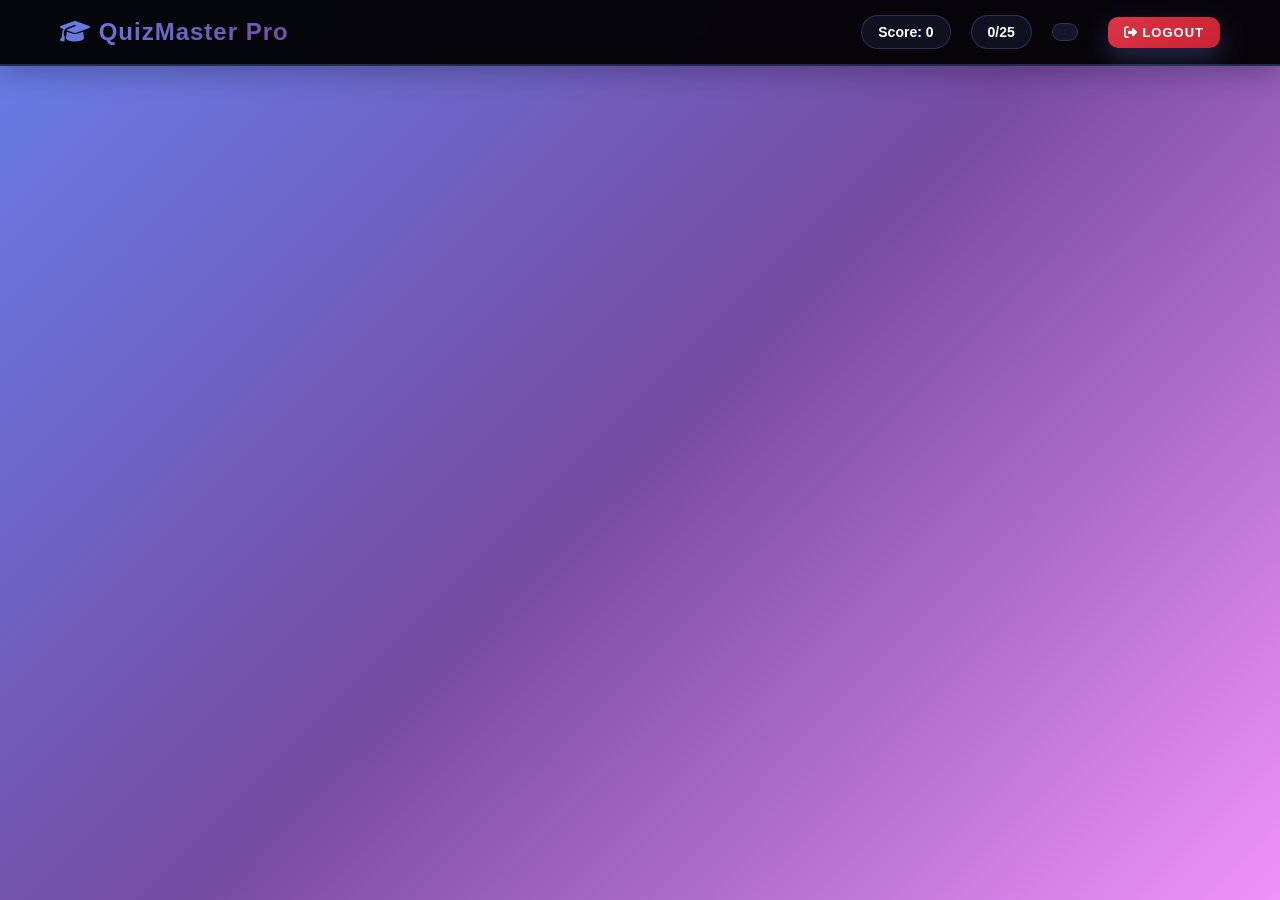
==== commit 7fd57a02: "push" ====
--- a/index.html
+++ b/index.html
@@ -26,7 +26,7 @@
 
     <!-- Welcome Section -->
     <div class="container">
-        <div class="welcome-section">
+        <div class="welcome-section" id="welcomeSection">
             <h1 class="welcomeTitle">Welcome to QuizMaster Pro</h1>
             <p class="welcome-subtitle">Challenge yourself with our comprehensive quiz platform and track your progress</p>
             
@@ -55,7 +55,7 @@
 
         <!-- Start Button -->
         <button class="btn startBtn" id="startBtn">
-            <i class="fas fa-play"></i> Start Quiz
+            <i class="fas fa-play"></i> Start Assessment
         </button>
 
         <!-- Quiz Section (Hidden) -->
@@ -84,7 +84,7 @@
                     <div class="progress-bar" id="progressBar"></div>
                     <div class="progress-bar-shimmer"></div>
                 </div>
-                <span class="progress-text" id="progressText">Question 0 of 25</span>
+                <span class="progress-text" id="progressText">Question 1 of 25</span>
             </div>
 
             <!-- Question Card -->
@@ -140,29 +140,6 @@
                 </div>
             </div>
         </div>
-    </container>
-
-    <!-- Modal for Quit Confirmation -->
-    <div class="modal-overlay" id="quitModal">
-        <div class="modal-content">
-            <div class="modal-icon warning-icon">
-                <i class="fas fa-exclamation-triangle"></i>
-            </div>
-            <h2 class="modal-title">Quit Quiz?</h2>
-            <p class="modal-message">Are you sure you want to quit this quiz? Your progress will not be saved.</p>
-            <div class="modal-alert-box">
-                <i class="fas fa-info-circle"></i>
-                You have answered <span id="answeredCount">0</span> out of 25 questions.
-            </div>
-            <div class="modal-buttons">
-                <button class="btn quit-btn" id="confirmQuitBtn">
-                    <i class="fas fa-sign-out-alt"></i> Yes, Quit Quiz
-                </button>
-                <button class="btn" id="cancelQuitBtn" style="background: linear-gradient(135deg, #667eea 0%, #764ba2 100%);">
-                    <i class="fas fa-arrow-left"></i> Continue Quiz
-                </button>
-            </div>
-        </div>
     </div>
 
     <!-- Confetti Container -->
@@ -173,158 +150,159 @@
 
     <script src="auth.js"></script>
     <script>
+        // ==================== QUIZ QUESTIONS ====================
+        const quizQuestions = [
+            {
+                question: "What is the capital of France?",
+                choices: ["London", "Berlin", "Paris", "Madrid"],
+                correct: 2
+            },
+            {
+                question: "Which planet is closest to the Sun?",
+                choices: ["Venus", "Mercury", "Earth", "Mars"],
+                correct: 1
+            },
+            {
+                question: "What is 15 + 27?",
+                choices: ["42", "44", "40", "48"],
+                correct: 0
+            },
+            {
+                question: "Who wrote 'Romeo and Juliet'?",
+                choices: ["Jane Austen", "William Shakespeare", "Mark Twain", "Oscar Wilde"],
+                correct: 1
+            },
+            {
+                question: "What is the largest ocean on Earth?",
+                choices: ["Atlantic Ocean", "Indian Ocean", "Arctic Ocean", "Pacific Ocean"],
+                correct: 3
+            },
+            {
+                question: "Which element has the chemical symbol 'Au'?",
+                choices: ["Silver", "Gold", "Aluminum", "Argon"],
+                correct: 1
+            },
+            {
+                question: "What is the smallest prime number?",
+                choices: ["1", "2", "3", "5"],
+                correct: 1
+            },
+            {
+                question: "Who painted the Mona Lisa?",
+                choices: ["Michelangelo", "Leonardo da Vinci", "Raphael", "Donatello"],
+                correct: 1
+            },
+            {
+                question: "What is the capital of Japan?",
+                choices: ["Kyoto", "Osaka", "Tokyo", "Hiroshima"],
+                correct: 2
+            },
+            {
+                question: "Which country is home to the kangaroo?",
+                choices: ["New Zealand", "Australia", "South Africa", "Brazil"],
+                correct: 1
+            },
+            {
+                question: "What does HTTP stand for?",
+                choices: ["Hyper Text Transfer Protocol", "High Transfer Text Protocol", "Hyper Transfer Text Process", "Home Text Transfer Protocol"],
+                correct: 0
+            },
+            {
+                question: "Which is the longest river in the world?",
+                choices: ["Amazon", "Nile", "Yangtze", "Mississippi"],
+                correct: 1
+            },
+            {
+                question: "What is the boiling point of water?",
+                choices: ["90°C", "100°C", "110°C", "120°C"],
+                correct: 1
+            },
+            {
+                question: "Who is the founder of Microsoft?",
+                choices: ["Steve Jobs", "Bill Gates", "Mark Zuckerberg", "Larry Page"],
+                correct: 1
+            },
+            {
+                question: "What is the hardest natural substance on Earth?",
+                choices: ["Gold", "Platinum", "Diamond", "Iron"],
+                correct: 2
+            },
+            {
+                question: "Which gas do plants absorb from the atmosphere?",
+                choices: ["Oxygen", "Nitrogen", "Carbon Dioxide", "Hydrogen"],
+                correct: 2
+            },
+            {
+                question: "What is the speed of light?",
+                choices: ["300,000 km/s", "150,000 km/s", "450,000 km/s", "600,000 km/s"],
+                correct: 0
+            },
+            {
+                question: "Who was the first President of the United States?",
+                choices: ["Thomas Jefferson", "George Washington", "John Adams", "Benjamin Franklin"],
+                correct: 1
+            },
+            {
+                question: "What is the chemical formula for salt?",
+                choices: ["NaCl", "KCl", "CaCl", "MgCl"],
+                correct: 0
+            },
+            {
+                question: "Which continent is the largest?",
+                choices: ["Africa", "Europe", "Asia", "North America"],
+                correct: 2
+            },
+            {
+                question: "What is the square root of 144?",
+                choices: ["10", "11", "12", "13"],
+                correct: 2
+            },
+            {
+                question: "Who wrote 'To Kill a Mockingbird'?",
+                choices: ["Harper Lee", "Mark Twain", "F. Scott Fitzgerald", "Ernest Hemingway"],
+                correct: 0
+            },
+            {
+                question: "What is the smallest country in the world?",
+                choices: ["Monaco", "Liechtenstein", "Vatican City", "San Marino"],
+                correct: 2
+            },
+            {
+                question: "How many sides does a hexagon have?",
+                choices: ["4", "5", "6", "8"],
+                correct: 2
+            },
+            {
+                question: "What is the main ingredient in guacamole?",
+                choices: ["Tomato", "Avocado", "Lime", "Cilantro"],
+                correct: 1
+            }
+        ];
+
         // ==================== VARIABLES ====================
         let currentQuestion = 0;
         let score = 0;
         let answers = {};
         let quizStarted = false;
         let quizEnded = false;
-        let timeLeft = 3600; // 60 minutes
+        let timeLeft = 3600;
         let timerInterval;
         let currentUser = null;
 
-        // Sample Quiz Questions
-        const quizQuestions = [
-            {
-                question: "What is the capital of France?",
-                choices: ["London", "Berlin", "Paris", "Madrid"],
-                correct: 2
-            },
-            {
-                question: "Which planet is closest to the Sun?",
-                choices: ["Venus", "Mercury", "Earth", "Mars"],
-                correct: 1
-            },
-            {
-                question: "What is 15 + 27?",
-                choices: ["42", "44", "40", "48"],
-                correct: 0
-            },
-            {
-                question: "Who wrote 'Romeo and Juliet'?",
-                choices: ["Jane Austen", "William Shakespeare", "Mark Twain", "Oscar Wilde"],
-                correct: 1
-            },
-            {
-                question: "What is the largest ocean on Earth?",
-                choices: ["Atlantic Ocean", "Indian Ocean", "Arctic Ocean", "Pacific Ocean"],
-                correct: 3
-            },
-            {
-                question: "Which element has the chemical symbol 'Au'?",
-                choices: ["Silver", "Gold", "Aluminum", "Argon"],
-                correct: 1
-            },
-            {
-                question: "What is the smallest prime number?",
-                choices: ["1", "2", "3", "5"],
-                correct: 1
-            },
-            {
-                question: "Who painted the Mona Lisa?",
-                choices: ["Michelangelo", "Leonardo da Vinci", "Raphael", "Donatello"],
-                correct: 1
-            },
-            {
-                question: "What is the capital of Japan?",
-                choices: ["Kyoto", "Osaka", "Tokyo", "Hiroshima"],
-                correct: 2
-            },
-            {
-                question: "Which country is home to the kangaroo?",
-                choices: ["New Zealand", "Australia", "South Africa", "Brazil"],
-                correct: 1
-            },
-            {
-                question: "What does HTTP stand for?",
-                choices: ["Hyper Text Transfer Protocol", "High Transfer Text Protocol", "Hyper Transfer Text Process", "Home Text Transfer Protocol"],
-                correct: 0
-            },
-            {
-                question: "Which is the longest river in the world?",
-                choices: ["Amazon", "Nile", "Yangtze", "Mississippi"],
-                correct: 1
-            },
-            {
-                question: "What is the boiling point of water?",
-                choices: ["90°C", "100°C", "110°C", "120°C"],
-                correct: 1
-            },
-            {
-                question: "Who is the founder of Microsoft?",
-                choices: ["Steve Jobs", "Bill Gates", "Mark Zuckerberg", "Larry Page"],
-                correct: 1
-            },
-            {
-                question: "What is the hardest natural substance on Earth?",
-                choices: ["Gold", "Platinum", "Diamond", "Iron"],
-                correct: 2
-            },
-            {
-                question: "Which gas do plants absorb from the atmosphere?",
-                choices: ["Oxygen", "Nitrogen", "Carbon Dioxide", "Hydrogen"],
-                correct: 2
-            },
-            {
-                question: "What is the speed of light?",
-                choices: ["300,000 km/s", "150,000 km/s", "450,000 km/s", "600,000 km/s"],
-                correct: 0
-            },
-            {
-                question: "Who was the first President of the United States?",
-                choices: ["Thomas Jefferson", "George Washington", "John Adams", "Benjamin Franklin"],
-                correct: 1
-            },
-            {
-                question: "What is the chemical formula for salt?",
-                choices: ["NaCl", "KCl", "CaCl", "MgCl"],
-                correct: 0
-            },
-            {
-                question: "Which continent is the largest?",
-                choices: ["Africa", "Europe", "Asia", "North America"],
-                correct: 2
-            },
-            {
-                question: "What is the square root of 144?",
-                choices: ["10", "11", "12", "13"],
-                correct: 2
-            },
-            {
-                question: "Who wrote 'To Kill a Mockingbird'?",
-                choices: ["Harper Lee", "Mark Twain", "F. Scott Fitzgerald", "Ernest Hemingway"],
-                correct: 0
-            },
-            {
-                question: "What is the smallest country in the world?",
-                choices: ["Monaco", "Liechtenstein", "Vatican City", "San Marino"],
-                correct: 2
-            },
-            {
-                question: "How many sides does a hexagon have?",
-                choices: ["4", "5", "6", "8"],
-                correct: 2
-            },
-            {
-                question: "What is the main ingredient in guacamole?",
-                choices: ["Tomato", "Avocado", "Lime", "Cilantro"],
-                correct: 1
-            }
-        ];
-
         // ==================== INITIALIZATION ====================
         document.addEventListener('DOMContentLoaded', function() {
-            currentUser = JSON.parse(localStorage.getItem('currentUser'));
+            console.log('DOM Loaded - Checking user...');
+            currentUser = getCurrentUser();
+            console.log('Current user:', currentUser);
             
             if (!currentUser) {
+                console.log('No user found - redirecting to login');
                 window.location.href = 'login.html';
                 return;
             }
 
-            // Display user info
             document.getElementById('userInfo').innerHTML = `<i class="fas fa-user"></i> ${currentUser.name}`;
             
-            // Check if admin
             if (currentUser.isAdmin) {
                 document.getElementById('userInfo').innerHTML += ' (Admin)';
             }
@@ -337,22 +315,33 @@
             document.getElementById('endQuizBtn').addEventListener('click', goToProfile);
             document.getElementById('logoutBtn').addEventListener('click', logout);
             document.getElementById('userInfo').addEventListener('click', goToProfile);
+
+            console.log('Event listeners attached');
         });
 
         // ==================== START QUIZ ====================
         function startQuiz() {
+            console.log('Quiz started');
             quizStarted = true;
-            document.querySelector('.welcome-section').style.display = 'none';
+            document.getElementById('welcomeSection').style.display = 'none';
             document.getElementById('startBtn').style.display = 'none';
             document.getElementById('quizWrapper').style.display = 'block';
             
+            currentQuestion = 0;
+            score = 0;
+            answers = {};
+            timeLeft = 3600;
+            
             startTimer();
             displayQuestion();
         }
 
         // ==================== DISPLAY QUESTION ====================
         function displayQuestion() {
+            console.log('Displaying question:', currentQuestion);
+            
             if (currentQuestion >= quizQuestions.length) {
+                submitQuiz();
                 return;
             }
 
@@ -378,12 +367,10 @@
                 choicesContainer.appendChild(btn);
             });
 
-            // Update progress
             document.getElementById('progressText').textContent = `Question ${currentQuestion + 1} of ${quizQuestions.length}`;
             const progress = ((currentQuestion + 1) / quizQuestions.length) * 100;
             document.getElementById('progressBar').style.width = progress + '%';
 
-            // Show/hide buttons
             if (currentQuestion === quizQuestions.length - 1) {
                 document.getElementById('nextBtn').style.display = 'none';
                 document.getElementById('submitBtn').style.display = 'block';
@@ -391,13 +378,14 @@
                 document.getElementById('nextBtn').style.display = 'block';
                 document.getElementById('submitBtn').style.display = 'none';
             }
+
+            document.getElementById('navProgress').textContent = `${currentQuestion + 1}/${quizQuestions.length}`;
         }
 
         // ==================== SELECT ANSWER ====================
         function selectAnswer(index) {
             answers[currentQuestion] = index;
             
-            // Update UI
             document.querySelectorAll('.choice').forEach((choice, idx) => {
                 choice.classList.remove('selected');
                 if (idx === index) {
@@ -442,7 +430,6 @@
 
             const percentage = Math.round((correct / quizQuestions.length) * 100);
 
-            // Save to localStorage
             const result = {
                 userId: currentUser.id,
                 score: correct,
@@ -452,11 +439,10 @@
                 timestamp: new Date().toISOString()
             };
 
-            let results = JSON.parse(localStorage.getItem('quizResults')) || [];
+            let results = getStoredQuizResults();
             results.push(result);
-            localStorage.setItem('quizResults', JSON.stringify(results));
-
-            // Display score
+            saveQuizResults(results);
+
             showScore(correct, incorrect, percentage);
         }
 
@@ -493,7 +479,7 @@
             quizEnded = false;
             timeLeft = 3600;
 
-            document.querySelector('.welcome-section').style.display = 'block';
+            document.getElementById('welcomeSection').style.display = 'block';
             document.getElementById('startBtn').style.display = 'block';
             document.getElementById('quizWrapper').style.display = 'none';
             document.getElementById('scoreSection').style.display = 'none';
@@ -523,7 +509,6 @@
             document.getElementById('timerValue').textContent = 
                 String(minutes).padStart(2, '0') + ':' + String(seconds).padStart(2, '0');
 
-            // Update progress circle
             const totalSeconds = 3600;
             const progress = (timeLeft / totalSeconds) * 282.7;
             document.querySelector('.timer-progress').style.strokeDashoffset = progress;
@@ -531,8 +516,12 @@
 
         // ==================== LOGOUT ====================
         function logout() {
-            localStorage.removeItem('currentUser');
-            window.location.href = 'login.html';
+            console.log('Logout clicked');
+            if (confirm('Are you sure you want to logout?')) {
+                localStorage.removeItem('currentUser');
+                console.log('Current user removed from localStorage');
+                window.location.href = 'login.html';
+            }
         }
 
         // ==================== NOTIFICATION ====================
@@ -570,7 +559,7 @@
                 particles = particles.filter(p => {
                     p.x += p.vx;
                     p.y += p.vy;
-                    p.vy += 0.2; // gravity
+                    p.vy += 0.2;
                     p.life -= 0.01;
 
                     if (p.life > 0) {
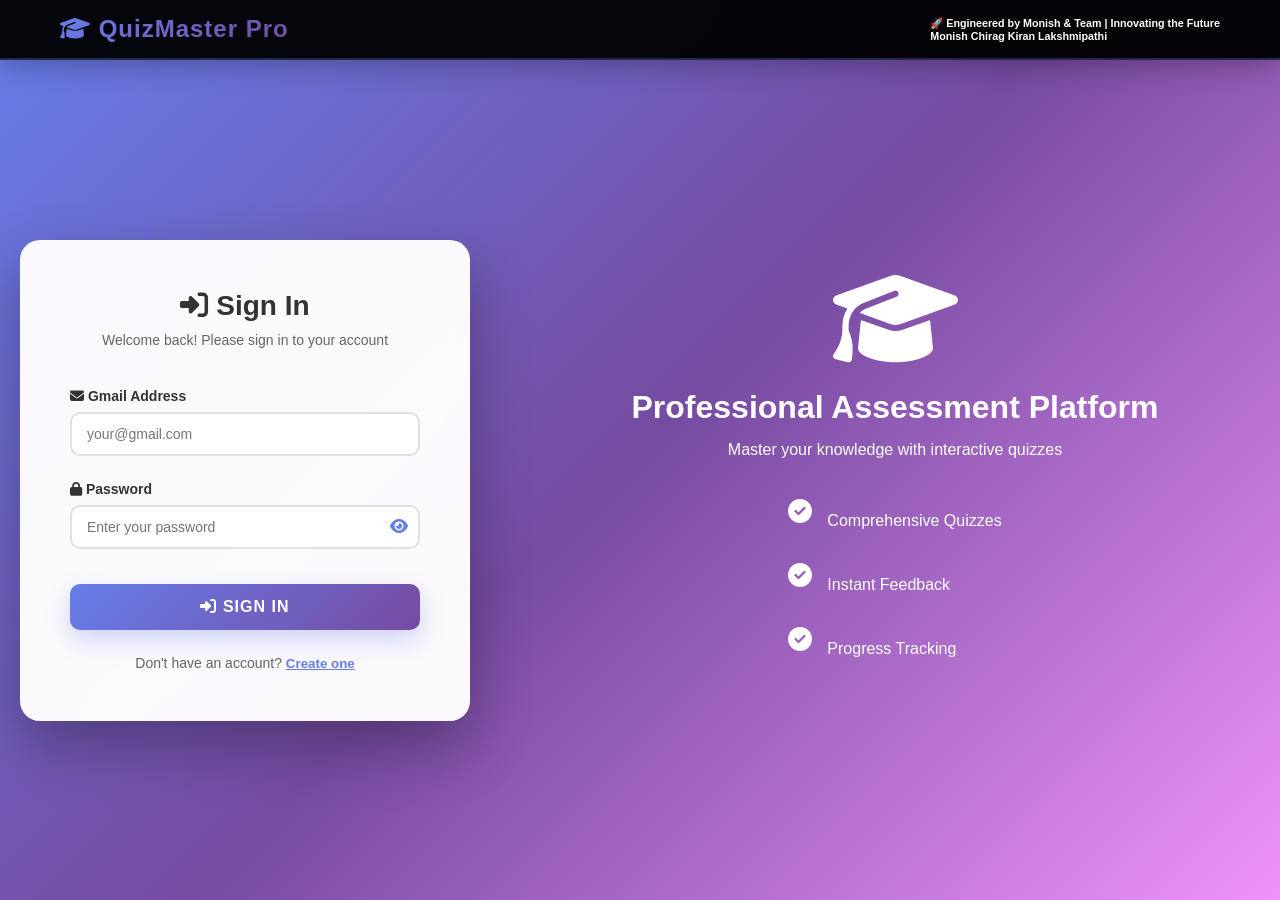
==== commit 40826f1e: "git push" ====
--- a/index.html
+++ b/index.html
@@ -7,6 +7,47 @@
     <link rel="stylesheet" href="style.css">
     <link rel="stylesheet" href="https://cdnjs.cloudflare.com/ajax/libs/font-awesome/6.4.0/css/all.min.css">
     <title>QuizMaster Pro - Online Quiz Platform</title>
+    <style>
+        .nav-stats {
+            display: flex;
+            gap: 15px;
+            align-items: center;
+            flex-wrap: wrap;
+        }
+
+        .profile-btn, .logout-btn {
+            padding: 8px 16px;
+            font-size: 13px;
+            border: none;
+            border-radius: 8px;
+            cursor: pointer;
+            font-weight: 600;
+            display: flex;
+            align-items: center;
+            gap: 6px;
+            transition: all 0.3s ease;
+        }
+
+        .profile-btn {
+            background: linear-gradient(135deg, #667eea 0%, #764ba2 100%);
+            color: white;
+        }
+
+        .profile-btn:hover {
+            transform: translateY(-2px);
+            box-shadow: 0 8px 20px rgba(102, 126, 234, 0.3);
+        }
+
+        .logout-btn {
+            background: linear-gradient(135deg, #dc3545 0%, #c82333 100%);
+            color: white;
+        }
+
+        .logout-btn:hover {
+            transform: translateY(-2px);
+            box-shadow: 0 8px 20px rgba(220, 53, 69, 0.3);
+        }
+    </style>
 </head>
 <body>
     <!-- Navigation Bar -->
@@ -16,9 +57,12 @@
             <div class="nav-stats">
                 <span class="nav-stat" id="navScore">Score: 0</span>
                 <span class="nav-stat" id="navProgress">0/25</span>
-                <span class="nav-stat user-info clickable" id="userInfo" style="cursor: pointer;"></span>
-                <button class="btn logout-btn" id="logoutBtn" style="padding: 8px 16px; font-size: 13px;">
-                    <i class="fas fa-sign-out-alt"></i> Logout
+                <span class="nav-stat user-info" id="userInfo" style="cursor: default;"></span>
+                <button class="profile-btn" id="profileBtn" onclick="goToProfile()">
+                    <i class="fas fa-user"></i> Profile
+                </button>
+                <button class="logout-btn" id="logoutBtn" onclick="directLogout()">
+                    <i class="fas fa-sign-out-alt"></i> LOGOUT
                 </button>
             </div>
         </div>
@@ -148,135 +192,49 @@
     <!-- Notification -->
     <div class="notification" id="notification"></div>
 
-    <script src="auth.js"></script>
     <script>
+        // ==================== GLOBAL FUNCTIONS ====================
+        function getCurrentUser() {
+            const user = localStorage.getItem('currentUser');
+            return user ? JSON.parse(user) : null;
+        }
+
+        function getStoredQuizResults() {
+            const results = localStorage.getItem('quizResults');
+            return results ? JSON.parse(results) : [];
+        }
+
+        function saveQuizResults(results) {
+            localStorage.setItem('quizResults', JSON.stringify(results));
+        }
+
         // ==================== QUIZ QUESTIONS ====================
         const quizQuestions = [
-            {
-                question: "What is the capital of France?",
-                choices: ["London", "Berlin", "Paris", "Madrid"],
-                correct: 2
-            },
-            {
-                question: "Which planet is closest to the Sun?",
-                choices: ["Venus", "Mercury", "Earth", "Mars"],
-                correct: 1
-            },
-            {
-                question: "What is 15 + 27?",
-                choices: ["42", "44", "40", "48"],
-                correct: 0
-            },
-            {
-                question: "Who wrote 'Romeo and Juliet'?",
-                choices: ["Jane Austen", "William Shakespeare", "Mark Twain", "Oscar Wilde"],
-                correct: 1
-            },
-            {
-                question: "What is the largest ocean on Earth?",
-                choices: ["Atlantic Ocean", "Indian Ocean", "Arctic Ocean", "Pacific Ocean"],
-                correct: 3
-            },
-            {
-                question: "Which element has the chemical symbol 'Au'?",
-                choices: ["Silver", "Gold", "Aluminum", "Argon"],
-                correct: 1
-            },
-            {
-                question: "What is the smallest prime number?",
-                choices: ["1", "2", "3", "5"],
-                correct: 1
-            },
-            {
-                question: "Who painted the Mona Lisa?",
-                choices: ["Michelangelo", "Leonardo da Vinci", "Raphael", "Donatello"],
-                correct: 1
-            },
-            {
-                question: "What is the capital of Japan?",
-                choices: ["Kyoto", "Osaka", "Tokyo", "Hiroshima"],
-                correct: 2
-            },
-            {
-                question: "Which country is home to the kangaroo?",
-                choices: ["New Zealand", "Australia", "South Africa", "Brazil"],
-                correct: 1
-            },
-            {
-                question: "What does HTTP stand for?",
-                choices: ["Hyper Text Transfer Protocol", "High Transfer Text Protocol", "Hyper Transfer Text Process", "Home Text Transfer Protocol"],
-                correct: 0
-            },
-            {
-                question: "Which is the longest river in the world?",
-                choices: ["Amazon", "Nile", "Yangtze", "Mississippi"],
-                correct: 1
-            },
-            {
-                question: "What is the boiling point of water?",
-                choices: ["90°C", "100°C", "110°C", "120°C"],
-                correct: 1
-            },
-            {
-                question: "Who is the founder of Microsoft?",
-                choices: ["Steve Jobs", "Bill Gates", "Mark Zuckerberg", "Larry Page"],
-                correct: 1
-            },
-            {
-                question: "What is the hardest natural substance on Earth?",
-                choices: ["Gold", "Platinum", "Diamond", "Iron"],
-                correct: 2
-            },
-            {
-                question: "Which gas do plants absorb from the atmosphere?",
-                choices: ["Oxygen", "Nitrogen", "Carbon Dioxide", "Hydrogen"],
-                correct: 2
-            },
-            {
-                question: "What is the speed of light?",
-                choices: ["300,000 km/s", "150,000 km/s", "450,000 km/s", "600,000 km/s"],
-                correct: 0
-            },
-            {
-                question: "Who was the first President of the United States?",
-                choices: ["Thomas Jefferson", "George Washington", "John Adams", "Benjamin Franklin"],
-                correct: 1
-            },
-            {
-                question: "What is the chemical formula for salt?",
-                choices: ["NaCl", "KCl", "CaCl", "MgCl"],
-                correct: 0
-            },
-            {
-                question: "Which continent is the largest?",
-                choices: ["Africa", "Europe", "Asia", "North America"],
-                correct: 2
-            },
-            {
-                question: "What is the square root of 144?",
-                choices: ["10", "11", "12", "13"],
-                correct: 2
-            },
-            {
-                question: "Who wrote 'To Kill a Mockingbird'?",
-                choices: ["Harper Lee", "Mark Twain", "F. Scott Fitzgerald", "Ernest Hemingway"],
-                correct: 0
-            },
-            {
-                question: "What is the smallest country in the world?",
-                choices: ["Monaco", "Liechtenstein", "Vatican City", "San Marino"],
-                correct: 2
-            },
-            {
-                question: "How many sides does a hexagon have?",
-                choices: ["4", "5", "6", "8"],
-                correct: 2
-            },
-            {
-                question: "What is the main ingredient in guacamole?",
-                choices: ["Tomato", "Avocado", "Lime", "Cilantro"],
-                correct: 1
-            }
+            { question: "What is the capital of France?", choices: ["London", "Berlin", "Paris", "Madrid"], correct: 2 },
+            { question: "Which planet is closest to the Sun?", choices: ["Venus", "Mercury", "Earth", "Mars"], correct: 1 },
+            { question: "What is 15 + 27?", choices: ["42", "44", "40", "48"], correct: 0 },
+            { question: "Who wrote 'Romeo and Juliet'?", choices: ["Jane Austen", "William Shakespeare", "Mark Twain", "Oscar Wilde"], correct: 1 },
+            { question: "What is the largest ocean on Earth?", choices: ["Atlantic Ocean", "Indian Ocean", "Arctic Ocean", "Pacific Ocean"], correct: 3 },
+            { question: "Which element has the chemical symbol 'Au'?", choices: ["Silver", "Gold", "Aluminum", "Argon"], correct: 1 },
+            { question: "What is the smallest prime number?", choices: ["1", "2", "3", "5"], correct: 1 },
+            { question: "Who painted the Mona Lisa?", choices: ["Michelangelo", "Leonardo da Vinci", "Raphael", "Donatello"], correct: 1 },
+            { question: "What is the capital of Japan?", choices: ["Kyoto", "Osaka", "Tokyo", "Hiroshima"], correct: 2 },
+            { question: "Which country is home to the kangaroo?", choices: ["New Zealand", "Australia", "South Africa", "Brazil"], correct: 1 },
+            { question: "What does HTTP stand for?", choices: ["Hyper Text Transfer Protocol", "High Transfer Text Protocol", "Hyper Transfer Text Process", "Home Text Transfer Protocol"], correct: 0 },
+            { question: "Which is the longest river in the world?", choices: ["Amazon", "Nile", "Yangtze", "Mississippi"], correct: 1 },
+            { question: "What is the boiling point of water?", choices: ["90°C", "100°C", "110°C", "120°C"], correct: 1 },
+            { question: "Who is the founder of Microsoft?", choices: ["Steve Jobs", "Bill Gates", "Mark Zuckerberg", "Larry Page"], correct: 1 },
+            { question: "What is the hardest natural substance on Earth?", choices: ["Gold", "Platinum", "Diamond", "Iron"], correct: 2 },
+            { question: "Which gas do plants absorb from the atmosphere?", choices: ["Oxygen", "Nitrogen", "Carbon Dioxide", "Hydrogen"], correct: 2 },
+            { question: "What is the speed of light?", choices: ["300,000 km/s", "150,000 km/s", "450,000 km/s", "600,000 km/s"], correct: 0 },
+            { question: "Who was the first President of the United States?", choices: ["Thomas Jefferson", "George Washington", "John Adams", "Benjamin Franklin"], correct: 1 },
+            { question: "What is the chemical formula for salt?", choices: ["NaCl", "KCl", "CaCl", "MgCl"], correct: 0 },
+            { question: "Which continent is the largest?", choices: ["Africa", "Europe", "Asia", "North America"], correct: 2 },
+            { question: "What is the square root of 144?", choices: ["10", "11", "12", "13"], correct: 2 },
+            { question: "Who wrote 'To Kill a Mockingbird'?", choices: ["Harper Lee", "Mark Twain", "F. Scott Fitzgerald", "Ernest Hemingway"], correct: 0 },
+            { question: "What is the smallest country in the world?", choices: ["Monaco", "Liechtenstein", "Vatican City", "San Marino"], correct: 2 },
+            { question: "How many sides does a hexagon have?", choices: ["4", "5", "6", "8"], correct: 2 },
+            { question: "What is the main ingredient in guacamole?", choices: ["Tomato", "Avocado", "Lime", "Cilantro"], correct: 1 }
         ];
 
         // ==================== VARIABLES ====================
@@ -291,37 +249,25 @@
 
         // ==================== INITIALIZATION ====================
         document.addEventListener('DOMContentLoaded', function() {
-            console.log('DOM Loaded - Checking user...');
             currentUser = getCurrentUser();
-            console.log('Current user:', currentUser);
             
             if (!currentUser) {
-                console.log('No user found - redirecting to login');
                 window.location.href = 'login.html';
                 return;
             }
 
-            document.getElementById('userInfo').innerHTML = `<i class="fas fa-user"></i> ${currentUser.name}`;
-            
-            if (currentUser.isAdmin) {
-                document.getElementById('userInfo').innerHTML += ' (Admin)';
-            }
-
-            // Event Listeners
+            document.getElementById('userInfo').innerHTML = `<i class="fas fa-user-circle"></i> ${currentUser.name}`;
+
+            // Setup event listeners
             document.getElementById('startBtn').addEventListener('click', startQuiz);
             document.getElementById('nextBtn').addEventListener('click', nextQuestion);
             document.getElementById('submitBtn').addEventListener('click', submitQuiz);
             document.getElementById('tryAgainBtn').addEventListener('click', resetQuiz);
             document.getElementById('endQuizBtn').addEventListener('click', goToProfile);
-            document.getElementById('logoutBtn').addEventListener('click', logout);
-            document.getElementById('userInfo').addEventListener('click', goToProfile);
-
-            console.log('Event listeners attached');
         });
 
         // ==================== START QUIZ ====================
         function startQuiz() {
-            console.log('Quiz started');
             quizStarted = true;
             document.getElementById('welcomeSection').style.display = 'none';
             document.getElementById('startBtn').style.display = 'none';
@@ -338,8 +284,6 @@
 
         // ==================== DISPLAY QUESTION ====================
         function displayQuestion() {
-            console.log('Displaying question:', currentQuestion);
-            
             if (currentQuestion >= quizQuestions.length) {
                 submitQuiz();
                 return;
@@ -379,7 +323,7 @@
                 document.getElementById('submitBtn').style.display = 'none';
             }
 
-            document.getElementById('navProgress').textContent = `${currentQuestion + 1}/${quizQuestions.length}`;
+            document.getElementById('navProgress').textContent = `${currentQuestion + 1}/25`;
         }
 
         // ==================== SELECT ANSWER ====================
@@ -397,7 +341,7 @@
         // ==================== NEXT QUESTION ====================
         function nextQuestion() {
             if (answers[currentQuestion] === undefined) {
-                showNotification('Please select an answer!', 'error');
+                alert('Please select an answer!');
                 return;
             }
             currentQuestion++;
@@ -407,7 +351,7 @@
         // ==================== SUBMIT QUIZ ====================
         function submitQuiz() {
             if (answers[currentQuestion] === undefined) {
-                showNotification('Please select an answer for the last question!', 'error');
+                alert('Please answer all questions!');
                 return;
             }
 
@@ -490,6 +434,14 @@
             window.location.href = 'profile.html';
         }
 
+        // ==================== DIRECT LOGOUT (NO CONFIRMATION) ====================
+        function directLogout() {
+            localStorage.removeItem('currentUser');
+            localStorage.removeItem('quizUsers');
+            localStorage.removeItem('quizResults');
+            window.location.href = 'login.html';
+        }
+
         // ==================== TIMER ====================
         function startTimer() {
             timerInterval = setInterval(function() {
@@ -512,26 +464,6 @@
             const totalSeconds = 3600;
             const progress = (timeLeft / totalSeconds) * 282.7;
             document.querySelector('.timer-progress').style.strokeDashoffset = progress;
-        }
-
-        // ==================== LOGOUT ====================
-        function logout() {
-            console.log('Logout clicked');
-            if (confirm('Are you sure you want to logout?')) {
-                localStorage.removeItem('currentUser');
-                console.log('Current user removed from localStorage');
-                window.location.href = 'login.html';
-            }
-        }
-
-        // ==================== NOTIFICATION ====================
-        function showNotification(message, type = 'success') {
-            const notification = document.getElementById('notification');
-            notification.textContent = message;
-            notification.className = `notification notification-${type} show`;
-            setTimeout(() => {
-                notification.classList.remove('show');
-            }, 3000);
         }
 
         // ==================== CONFETTI ====================
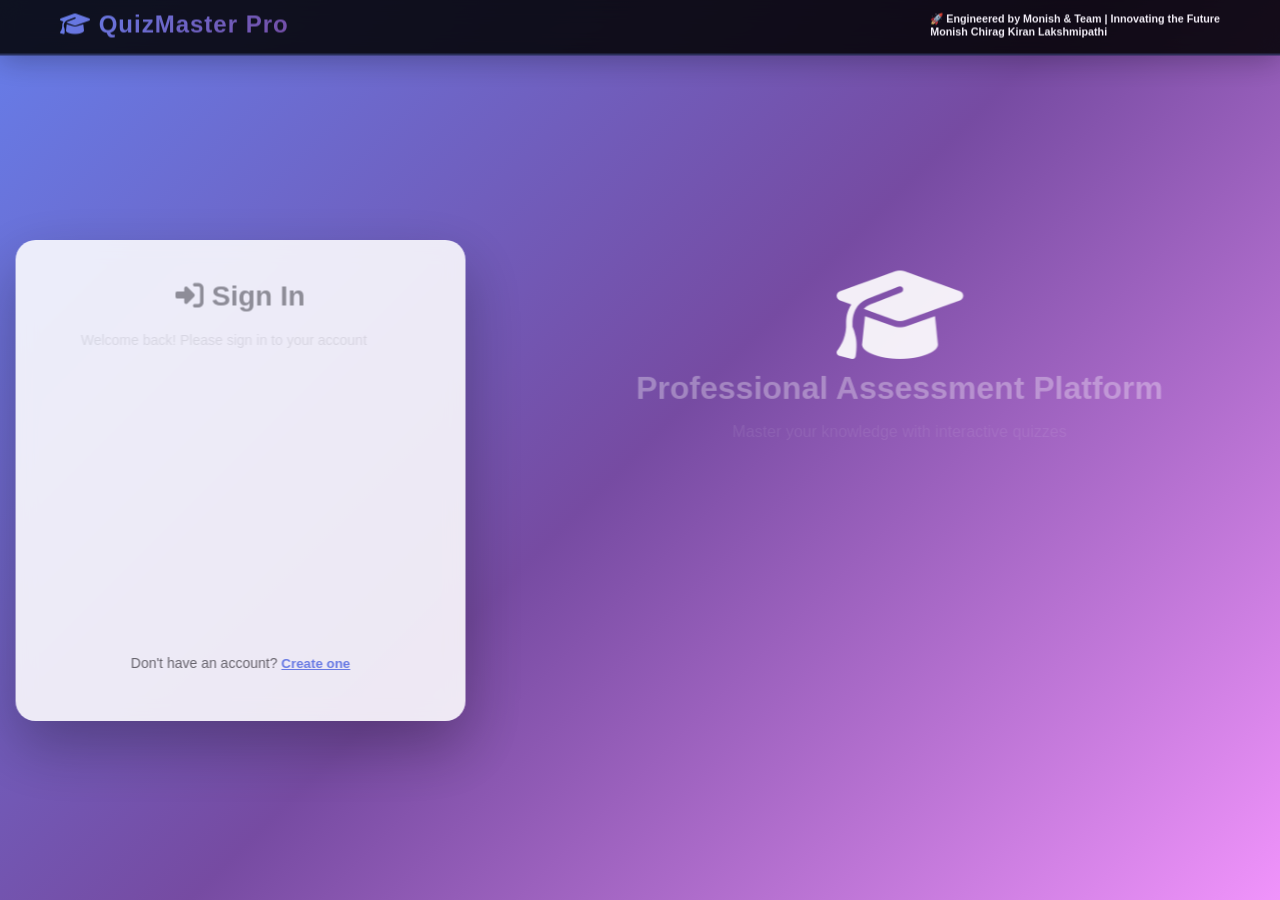
==== commit cdf93fec: "git push" ====
--- a/index.html
+++ b/index.html
@@ -6,48 +6,7 @@
     <meta name="viewport" content="width=device-width, initial-scale=1.0">
     <link rel="stylesheet" href="style.css">
     <link rel="stylesheet" href="https://cdnjs.cloudflare.com/ajax/libs/font-awesome/6.4.0/css/all.min.css">
-    <title>QuizMaster Pro - Online Quiz Platform</title>
-    <style>
-        .nav-stats {
-            display: flex;
-            gap: 15px;
-            align-items: center;
-            flex-wrap: wrap;
-        }
-
-        .profile-btn, .logout-btn {
-            padding: 8px 16px;
-            font-size: 13px;
-            border: none;
-            border-radius: 8px;
-            cursor: pointer;
-            font-weight: 600;
-            display: flex;
-            align-items: center;
-            gap: 6px;
-            transition: all 0.3s ease;
-        }
-
-        .profile-btn {
-            background: linear-gradient(135deg, #667eea 0%, #764ba2 100%);
-            color: white;
-        }
-
-        .profile-btn:hover {
-            transform: translateY(-2px);
-            box-shadow: 0 8px 20px rgba(102, 126, 234, 0.3);
-        }
-
-        .logout-btn {
-            background: linear-gradient(135deg, #dc3545 0%, #c82333 100%);
-            color: white;
-        }
-
-        .logout-btn:hover {
-            transform: translateY(-2px);
-            box-shadow: 0 8px 20px rgba(220, 53, 69, 0.3);
-        }
-    </style>
+    <title>Professional Quiz Master</title>
 </head>
 <body>
     <!-- Navigation Bar -->
@@ -57,458 +16,118 @@
             <div class="nav-stats">
                 <span class="nav-stat" id="navScore">Score: 0</span>
                 <span class="nav-stat" id="navProgress">0/25</span>
-                <span class="nav-stat user-info" id="userInfo" style="cursor: default;"></span>
-                <button class="profile-btn" id="profileBtn" onclick="goToProfile()">
-                    <i class="fas fa-user"></i> Profile
+                <button class="btn nav-profile-btn" id="profileBtn" title="View Profile">
+                    <i class="fas fa-user-circle"></i> Profile
                 </button>
-                <button class="logout-btn" id="logoutBtn" onclick="directLogout()">
-                    <i class="fas fa-sign-out-alt"></i> LOGOUT
+                <button class="btn nav-logout-btn" id="logoutBtn" title="Logout">
+                    <i class="fas fa-sign-out-alt"></i> Logout
                 </button>
             </div>
         </div>
     </nav>
 
-    <!-- Welcome Section -->
+    <!-- Warning Modal for Tab/App Switch -->
+    <div class="modal-overlay" id="warningModal">
+        <div class="modal-content">
+            <div class="modal-icon warning-icon">
+                <i class="fas fa-ban"></i>
+            </div>
+            <h2 class="modal-title">Switching Tabs & Applications Is Restricted!</h2>
+            <p class="modal-message">You cannot switch to other browser tabs or leave this application while taking the quiz. This is a secure assessment environment.</p>
+            <div class="modal-alert-box">
+                <i class="fas fa-exclamation-circle"></i>
+                <span>Switching tabs/applications will end your quiz automatically</span>
+            </div>
+            <div class="modal-buttons">
+                <button class="modal-btn quit-btn" id="quitTabBtn">
+                    <i class="fas fa-sign-out-alt"></i> End Quiz Now
+                </button>
+            </div>
+        </div>
+    </div>
+
+    <!-- Start Button -->
+    <button class="btn startBtn">
+        <span><i class="fas fa-play"></i> Start Assessment</span>
+    </button>
+
+    <!-- Main Container -->
     <div class="container">
-        <div class="welcome-section" id="welcomeSection">
-            <h1 class="welcomeTitle">Welcome to QuizMaster Pro</h1>
-            <p class="welcome-subtitle">Challenge yourself with our comprehensive quiz platform and track your progress</p>
-            
+        <!-- Welcome Section (Direct, No Box) -->
+        <div class="welcome-section">
+            <h1 class="welcomeTitle">
+                <i class="fas fa-brain"></i> Professional Knowledge Assessment
+            </h1>
+            <p class="welcome-subtitle">Evaluate your expertise across Web Development fundamentals. Answer all questions carefully.</p>
             <div class="welcome-info">
                 <div class="info-box">
                     <i class="fas fa-info-circle"></i>
-                    <span>This quiz has 25 questions. Answer all questions before submitting. Good luck!</span>
+                    <span>⚠️ Important: Do not switch tabs or applications during the quiz. Switching will restrict your access.</span>
                 </div>
             </div>
-
             <div class="welcome-stats">
                 <div class="stat-item">
-                    <div class="stat-number">25</div>
-                    <div class="stat-label">Total Questions</div>
+                    <span class="stat-number">25</span>
+                    <span class="stat-label">Questions</span>
                 </div>
                 <div class="stat-item">
-                    <div class="stat-number">60</div>
-                    <div class="stat-label">Minutes</div>
+                    <span class="stat-number">20</span>
+                    <span class="stat-label">Seconds Each</span>
                 </div>
                 <div class="stat-item">
-                    <div class="stat-number">∞</div>
-                    <div class="stat-label">Attempts</div>
+                    <span class="stat-number">100</span>
+                    <span class="stat-label">Points Max</span>
                 </div>
             </div>
         </div>
 
-        <!-- Start Button -->
-        <button class="btn startBtn" id="startBtn">
-            <i class="fas fa-play"></i> Start Assessment
-        </button>
-
-        <!-- Quiz Section (Hidden) -->
-        <div class="quiz-wrapper" id="quizWrapper" style="display: none;">
-            <!-- Timer -->
-            <div class="timer-wrapper">
-                <svg class="timer-circle" viewBox="0 0 100 100">
-                    <defs>
-                        <linearGradient id="timerGradient" x1="0%" y1="0%" x2="100%" y2="100%">
-                            <stop offset="0%" style="stop-color:#667eea;stop-opacity:1" />
-                            <stop offset="100%" style="stop-color:#764ba2;stop-opacity:1" />
-                        </linearGradient>
-                    </defs>
-                    <circle class="timer-bg" cx="50" cy="50" r="45"></circle>
-                    <circle class="timer-progress" cx="50" cy="50" r="45" style="stroke-dasharray: 282.7; stroke-dashoffset: 0;"></circle>
-                </svg>
-                <div class="timer-text">
-                    <div class="timer-value" id="timerValue">60:00</div>
-                    <div class="timer-label">Time Left</div>
-                </div>
-            </div>
-
+        <div class="quiz-wrapper">
             <!-- Progress Bar -->
             <div class="progress-section">
                 <div class="progress-bar-container">
                     <div class="progress-bar" id="progressBar"></div>
-                    <div class="progress-bar-shimmer"></div>
                 </div>
                 <span class="progress-text" id="progressText">Question 1 of 25</span>
             </div>
 
             <!-- Question Card -->
             <div class="question-card">
-                <h2 class="question" id="questionText">Question will appear here</h2>
+                <h2 class="question"></h2>
             </div>
 
-            <!-- Choices -->
+            <!-- Choices Container -->
             <div class="choices-container">
-                <div class="choices" id="choicesContainer"></div>
+                <div class="choices"></div>
             </div>
 
-            <!-- Next Button -->
+            <!-- Score Card -->
+            <div class="scoreCard"></div>
+
+            <!-- Action Buttons -->
             <div class="button-group">
-                <button class="btn nextBtn" id="nextBtn" style="display: none;">
-                    Next Question <i class="fas fa-arrow-right"></i>
-                </button>
-                <button class="btn nextBtn" id="submitBtn" style="display: none; background: linear-gradient(135deg, #28a745 0%, #20c997 100%);">
-                    Submit Quiz <i class="fas fa-check"></i>
-                </button>
+                <button class="btn nextBtn" style="display: none;">Next Question <i class="fas fa-arrow-right"></i></button>
             </div>
         </div>
 
-        <!-- Score Section (Hidden) -->
-        <div class="quiz-wrapper" id="scoreSection" style="display: none;">
-            <div class="scoreCard">
-                <div class="score-result" id="scoreResult">0/25</div>
-                <h2 class="score-title">Quiz Completed!</h2>
-                <p style="color: #666; font-size: 16px; margin-bottom: 30px;" id="scoreMessage">Great job completing the quiz!</p>
-
-                <div class="score-details">
-                    <div class="score-item">
-                        <div class="score-item-label">Score</div>
-                        <div class="score-item-value" id="correctCount">0</div>
-                    </div>
-                    <div class="score-item">
-                        <div class="score-item-label">Correct</div>
-                        <div class="score-item-value" id="correctAnswers">0</div>
-                    </div>
-                    <div class="score-item">
-                        <div class="score-item-label">Incorrect</div>
-                        <div class="score-item-value" id="incorrectAnswers">0</div>
-                    </div>
-                </div>
-
-                <div class="score-buttons">
-                    <button class="btn tryAgainBtn" id="tryAgainBtn">
-                        <i class="fas fa-redo"></i> Try Again
-                    </button>
-                    <button class="btn endQuizBtn" id="endQuizBtn">
-                        <i class="fas fa-home"></i> Go to Profile
-                    </button>
+        <!-- Timer -->
+        <div class="timer-wrapper">
+            <div class="timer" id="timer">
+                <svg class="timer-circle" viewBox="0 0 100 100">
+                    <circle cx="50" cy="50" r="45" class="timer-bg"></circle>
+                    <circle cx="50" cy="50" r="45" class="timer-progress"></circle>
+                </svg>
+                <div class="timer-text">
+                    <span class="timer-value" id="timerValue">20</span>
+                    <span class="timer-label">s</span>
                 </div>
             </div>
         </div>
     </div>
 
-    <!-- Confetti Container -->
+    <!-- Confetti Canvas -->
     <canvas id="confetti"></canvas>
 
-    <!-- Notification -->
-    <div class="notification" id="notification"></div>
-
-    <script>
-        // ==================== GLOBAL FUNCTIONS ====================
-        function getCurrentUser() {
-            const user = localStorage.getItem('currentUser');
-            return user ? JSON.parse(user) : null;
-        }
-
-        function getStoredQuizResults() {
-            const results = localStorage.getItem('quizResults');
-            return results ? JSON.parse(results) : [];
-        }
-
-        function saveQuizResults(results) {
-            localStorage.setItem('quizResults', JSON.stringify(results));
-        }
-
-        // ==================== QUIZ QUESTIONS ====================
-        const quizQuestions = [
-            { question: "What is the capital of France?", choices: ["London", "Berlin", "Paris", "Madrid"], correct: 2 },
-            { question: "Which planet is closest to the Sun?", choices: ["Venus", "Mercury", "Earth", "Mars"], correct: 1 },
-            { question: "What is 15 + 27?", choices: ["42", "44", "40", "48"], correct: 0 },
-            { question: "Who wrote 'Romeo and Juliet'?", choices: ["Jane Austen", "William Shakespeare", "Mark Twain", "Oscar Wilde"], correct: 1 },
-            { question: "What is the largest ocean on Earth?", choices: ["Atlantic Ocean", "Indian Ocean", "Arctic Ocean", "Pacific Ocean"], correct: 3 },
-            { question: "Which element has the chemical symbol 'Au'?", choices: ["Silver", "Gold", "Aluminum", "Argon"], correct: 1 },
-            { question: "What is the smallest prime number?", choices: ["1", "2", "3", "5"], correct: 1 },
-            { question: "Who painted the Mona Lisa?", choices: ["Michelangelo", "Leonardo da Vinci", "Raphael", "Donatello"], correct: 1 },
-            { question: "What is the capital of Japan?", choices: ["Kyoto", "Osaka", "Tokyo", "Hiroshima"], correct: 2 },
-            { question: "Which country is home to the kangaroo?", choices: ["New Zealand", "Australia", "South Africa", "Brazil"], correct: 1 },
-            { question: "What does HTTP stand for?", choices: ["Hyper Text Transfer Protocol", "High Transfer Text Protocol", "Hyper Transfer Text Process", "Home Text Transfer Protocol"], correct: 0 },
-            { question: "Which is the longest river in the world?", choices: ["Amazon", "Nile", "Yangtze", "Mississippi"], correct: 1 },
-            { question: "What is the boiling point of water?", choices: ["90°C", "100°C", "110°C", "120°C"], correct: 1 },
-            { question: "Who is the founder of Microsoft?", choices: ["Steve Jobs", "Bill Gates", "Mark Zuckerberg", "Larry Page"], correct: 1 },
-            { question: "What is the hardest natural substance on Earth?", choices: ["Gold", "Platinum", "Diamond", "Iron"], correct: 2 },
-            { question: "Which gas do plants absorb from the atmosphere?", choices: ["Oxygen", "Nitrogen", "Carbon Dioxide", "Hydrogen"], correct: 2 },
-            { question: "What is the speed of light?", choices: ["300,000 km/s", "150,000 km/s", "450,000 km/s", "600,000 km/s"], correct: 0 },
-            { question: "Who was the first President of the United States?", choices: ["Thomas Jefferson", "George Washington", "John Adams", "Benjamin Franklin"], correct: 1 },
-            { question: "What is the chemical formula for salt?", choices: ["NaCl", "KCl", "CaCl", "MgCl"], correct: 0 },
-            { question: "Which continent is the largest?", choices: ["Africa", "Europe", "Asia", "North America"], correct: 2 },
-            { question: "What is the square root of 144?", choices: ["10", "11", "12", "13"], correct: 2 },
-            { question: "Who wrote 'To Kill a Mockingbird'?", choices: ["Harper Lee", "Mark Twain", "F. Scott Fitzgerald", "Ernest Hemingway"], correct: 0 },
-            { question: "What is the smallest country in the world?", choices: ["Monaco", "Liechtenstein", "Vatican City", "San Marino"], correct: 2 },
-            { question: "How many sides does a hexagon have?", choices: ["4", "5", "6", "8"], correct: 2 },
-            { question: "What is the main ingredient in guacamole?", choices: ["Tomato", "Avocado", "Lime", "Cilantro"], correct: 1 }
-        ];
-
-        // ==================== VARIABLES ====================
-        let currentQuestion = 0;
-        let score = 0;
-        let answers = {};
-        let quizStarted = false;
-        let quizEnded = false;
-        let timeLeft = 3600;
-        let timerInterval;
-        let currentUser = null;
-
-        // ==================== INITIALIZATION ====================
-        document.addEventListener('DOMContentLoaded', function() {
-            currentUser = getCurrentUser();
-            
-            if (!currentUser) {
-                window.location.href = 'login.html';
-                return;
-            }
-
-            document.getElementById('userInfo').innerHTML = `<i class="fas fa-user-circle"></i> ${currentUser.name}`;
-
-            // Setup event listeners
-            document.getElementById('startBtn').addEventListener('click', startQuiz);
-            document.getElementById('nextBtn').addEventListener('click', nextQuestion);
-            document.getElementById('submitBtn').addEventListener('click', submitQuiz);
-            document.getElementById('tryAgainBtn').addEventListener('click', resetQuiz);
-            document.getElementById('endQuizBtn').addEventListener('click', goToProfile);
-        });
-
-        // ==================== START QUIZ ====================
-        function startQuiz() {
-            quizStarted = true;
-            document.getElementById('welcomeSection').style.display = 'none';
-            document.getElementById('startBtn').style.display = 'none';
-            document.getElementById('quizWrapper').style.display = 'block';
-            
-            currentQuestion = 0;
-            score = 0;
-            answers = {};
-            timeLeft = 3600;
-            
-            startTimer();
-            displayQuestion();
-        }
-
-        // ==================== DISPLAY QUESTION ====================
-        function displayQuestion() {
-            if (currentQuestion >= quizQuestions.length) {
-                submitQuiz();
-                return;
-            }
-
-            const question = quizQuestions[currentQuestion];
-            document.getElementById('questionText').textContent = question.question;
-            
-            const choicesContainer = document.getElementById('choicesContainer');
-            choicesContainer.innerHTML = '';
-
-            question.choices.forEach((choice, index) => {
-                const btn = document.createElement('button');
-                btn.className = 'choice';
-                btn.textContent = choice;
-                
-                if (answers[currentQuestion] === index) {
-                    btn.classList.add('selected');
-                }
-
-                btn.addEventListener('click', function() {
-                    selectAnswer(index);
-                });
-                
-                choicesContainer.appendChild(btn);
-            });
-
-            document.getElementById('progressText').textContent = `Question ${currentQuestion + 1} of ${quizQuestions.length}`;
-            const progress = ((currentQuestion + 1) / quizQuestions.length) * 100;
-            document.getElementById('progressBar').style.width = progress + '%';
-
-            if (currentQuestion === quizQuestions.length - 1) {
-                document.getElementById('nextBtn').style.display = 'none';
-                document.getElementById('submitBtn').style.display = 'block';
-            } else {
-                document.getElementById('nextBtn').style.display = 'block';
-                document.getElementById('submitBtn').style.display = 'none';
-            }
-
-            document.getElementById('navProgress').textContent = `${currentQuestion + 1}/25`;
-        }
-
-        // ==================== SELECT ANSWER ====================
-        function selectAnswer(index) {
-            answers[currentQuestion] = index;
-            
-            document.querySelectorAll('.choice').forEach((choice, idx) => {
-                choice.classList.remove('selected');
-                if (idx === index) {
-                    choice.classList.add('selected');
-                }
-            });
-        }
-
-        // ==================== NEXT QUESTION ====================
-        function nextQuestion() {
-            if (answers[currentQuestion] === undefined) {
-                alert('Please select an answer!');
-                return;
-            }
-            currentQuestion++;
-            displayQuestion();
-        }
-
-        // ==================== SUBMIT QUIZ ====================
-        function submitQuiz() {
-            if (answers[currentQuestion] === undefined) {
-                alert('Please answer all questions!');
-                return;
-            }
-
-            clearInterval(timerInterval);
-            calculateScore();
-        }
-
-        // ==================== CALCULATE SCORE ====================
-        function calculateScore() {
-            let correct = 0;
-            let incorrect = 0;
-
-            quizQuestions.forEach((question, index) => {
-                if (answers[index] === question.correct) {
-                    correct++;
-                } else {
-                    incorrect++;
-                }
-            });
-
-            const percentage = Math.round((correct / quizQuestions.length) * 100);
-
-            const result = {
-                userId: currentUser.id,
-                score: correct,
-                correct: correct,
-                incorrect: incorrect,
-                percentage: percentage,
-                timestamp: new Date().toISOString()
-            };
-
-            let results = getStoredQuizResults();
-            results.push(result);
-            saveQuizResults(results);
-
-            showScore(correct, incorrect, percentage);
-        }
-
-        // ==================== SHOW SCORE ====================
-        function showScore(correct, incorrect, percentage) {
-            quizEnded = true;
-            document.getElementById('quizWrapper').style.display = 'none';
-            document.getElementById('scoreSection').style.display = 'block';
-
-            document.getElementById('scoreResult').textContent = `${correct}/25`;
-            document.getElementById('correctCount').textContent = percentage + '%';
-            document.getElementById('correctAnswers').textContent = correct;
-            document.getElementById('incorrectAnswers').textContent = incorrect;
-
-            let message = '';
-            if (percentage >= 80) {
-                message = '🎉 Excellent! You scored above 80%!';
-            } else if (percentage >= 60) {
-                message = '👍 Good job! Keep practicing!';
-            } else {
-                message = '💪 Keep trying! You\'ll do better next time!';
-            }
-
-            document.getElementById('scoreMessage').textContent = message;
-            playConfetti();
-        }
-
-        // ==================== RESET QUIZ ====================
-        function resetQuiz() {
-            currentQuestion = 0;
-            score = 0;
-            answers = {};
-            quizStarted = false;
-            quizEnded = false;
-            timeLeft = 3600;
-
-            document.getElementById('welcomeSection').style.display = 'block';
-            document.getElementById('startBtn').style.display = 'block';
-            document.getElementById('quizWrapper').style.display = 'none';
-            document.getElementById('scoreSection').style.display = 'none';
-        }
-
-        // ==================== GO TO PROFILE ====================
-        function goToProfile() {
-            window.location.href = 'profile.html';
-        }
-
-        // ==================== DIRECT LOGOUT (NO CONFIRMATION) ====================
-        function directLogout() {
-            localStorage.removeItem('currentUser');
-            localStorage.removeItem('quizUsers');
-            localStorage.removeItem('quizResults');
-            window.location.href = 'login.html';
-        }
-
-        // ==================== TIMER ====================
-        function startTimer() {
-            timerInterval = setInterval(function() {
-                timeLeft--;
-                updateTimer();
-
-                if (timeLeft <= 0) {
-                    clearInterval(timerInterval);
-                    submitQuiz();
-                }
-            }, 1000);
-        }
-
-        function updateTimer() {
-            const minutes = Math.floor(timeLeft / 60);
-            const seconds = timeLeft % 60;
-            document.getElementById('timerValue').textContent = 
-                String(minutes).padStart(2, '0') + ':' + String(seconds).padStart(2, '0');
-
-            const totalSeconds = 3600;
-            const progress = (timeLeft / totalSeconds) * 282.7;
-            document.querySelector('.timer-progress').style.strokeDashoffset = progress;
-        }
-
-        // ==================== CONFETTI ====================
-        function playConfetti() {
-            const canvas = document.getElementById('confetti');
-            const ctx = canvas.getContext('2d');
-            canvas.width = window.innerWidth;
-            canvas.height = window.innerHeight;
-
-            let particles = [];
-
-            for (let i = 0; i < 100; i++) {
-                particles.push({
-                    x: Math.random() * canvas.width,
-                    y: Math.random() * canvas.height - canvas.height,
-                    vx: (Math.random() - 0.5) * 8,
-                    vy: Math.random() * 5 + 5,
-                    life: 1
-                });
-            }
-
-            function animate() {
-                ctx.clearRect(0, 0, canvas.width, canvas.height);
-
-                particles = particles.filter(p => {
-                    p.x += p.vx;
-                    p.y += p.vy;
-                    p.vy += 0.2;
-                    p.life -= 0.01;
-
-                    if (p.life > 0) {
-                        ctx.fillStyle = `hsla(${Math.random() * 360}, 100%, 50%, ${p.life})`;
-                        ctx.fillRect(p.x, p.y, 10, 10);
-                        return true;
-                    }
-                    return false;
-                });
-
-                if (particles.length > 0) {
-                    requestAnimationFrame(animate);
-                }
-            }
-
-            animate();
-        }
-    </script>
+    <script src="auth.js"></script>
+    <script src="script.js"></script>
 </body>
 </html>
--- a/style.css
+++ b/style.css
@@ -2716,4 +2716,149 @@
     .users-data-table th {
         font-size: 11px;
     }
+}
+/* ================= NAV BUTTONS ================= */
+.nav-profile-btn {
+    background: linear-gradient(135deg, #667eea 0%, #764ba2 100%) !important;
+    padding: 8px 16px !important;
+    font-size: 13px !important;
+    width: auto !important;
+    white-space: nowrap;
+    cursor: pointer !important;
+    margin-left: 10px !important;
+    display: flex !important;
+    align-items: center !important;
+    gap: 6px !important;
+}
+
+.nav-profile-btn:hover {
+    transform: translateY(-2px) !important;
+    box-shadow: 0 8px 20px rgba(102, 126, 234, 0.3) !important;
+}
+
+.nav-logout-btn {
+    background: linear-gradient(135deg, #dc3545 0%, #c82333 100%) !important;
+    padding: 8px 16px !important;
+    font-size: 13px !important;
+    width: auto !important;
+    white-space: nowrap;
+    cursor: pointer !important;
+    margin-left: 10px !important;
+    display: flex !important;
+    align-items: center !important;
+    gap: 6px !important;
+}
+
+.nav-logout-btn:hover {
+    transform: translateY(-2px) !important;
+    box-shadow: 0 8px 20px rgba(220, 53, 69, 0.3) !important;
+    background: linear-gradient(135deg, #c82333 0%, #b81c2f 100%) !important;
+}
+
+/* Responsive nav buttons */
+@media screen and (max-width: 768px) {
+    .nav-profile-btn,
+    .nav-logout-btn {
+        padding: 6px 12px !important;
+        font-size: 11px !important;
+        margin-left: 5px !important;
+    }
+
+    .nav-profile-btn i,
+    .nav-logout-btn i {
+        font-size: 14px;
+    }
+}
+
+@media screen and (max-width: 480px) {
+    .nav-profile-btn,
+    .nav-logout-btn {
+        padding: 6px 10px !important;
+        font-size: 10px !important;
+        margin-left: 3px !important;
+    }
+
+    .nav-profile-btn span,
+    .nav-logout-btn span {
+        display: none;
+    }
+
+    .nav-profile-btn i,
+    .nav-logout-btn i {
+        font-size: 16px;
+        margin: 0 !important;
+    }
+}
+
+/* ================= NAV BUTTONS ================= */
+.nav-profile-btn {
+    background: linear-gradient(135deg, #667eea 0%, #764ba2 100%) !important;
+    padding: 8px 16px !important;
+    font-size: 13px !important;
+    width: auto !important;
+    white-space: nowrap;
+    cursor: pointer !important;
+    margin-left: 10px !important;
+    display: flex !important;
+    align-items: center !important;
+    gap: 6px !important;
+}
+
+.nav-profile-btn:hover {
+    transform: translateY(-2px) !important;
+    box-shadow: 0 8px 20px rgba(102, 126, 234, 0.3) !important;
+}
+
+.nav-logout-btn {
+    background: linear-gradient(135deg, #dc3545 0%, #c82333 100%) !important;
+    padding: 8px 16px !important;
+    font-size: 13px !important;
+    width: auto !important;
+    white-space: nowrap;
+    cursor: pointer !important;
+    margin-left: 10px !important;
+    display: flex !important;
+    align-items: center !important;
+    gap: 6px !important;
+}
+
+.nav-logout-btn:hover {
+    transform: translateY(-2px) !important;
+    box-shadow: 0 8px 20px rgba(220, 53, 69, 0.3) !important;
+    background: linear-gradient(135deg, #c82333 0%, #b81c2f 100%) !important;
+}
+
+/* Responsive nav buttons */
+@media screen and (max-width: 768px) {
+    .nav-profile-btn,
+    .nav-logout-btn {
+        padding: 6px 12px !important;
+        font-size: 11px !important;
+        margin-left: 5px !important;
+    }
+
+    .nav-profile-btn i,
+    .nav-logout-btn i {
+        font-size: 14px;
+    }
+}
+
+@media screen and (max-width: 480px) {
+    .nav-profile-btn,
+    .nav-logout-btn {
+        padding: 6px 10px !important;
+        font-size: 10px !important;
+        margin-left: 3px !important;
+    }
+
+    .nav-profile-btn span,
+    .nav-logout-btn span {
+        display: none;
+    }
+
+    .nav-profile-btn i,
+    .nav-logout-btn i {
+        font-size: 16px;
+        margin: 0 !important;
+    }
 }
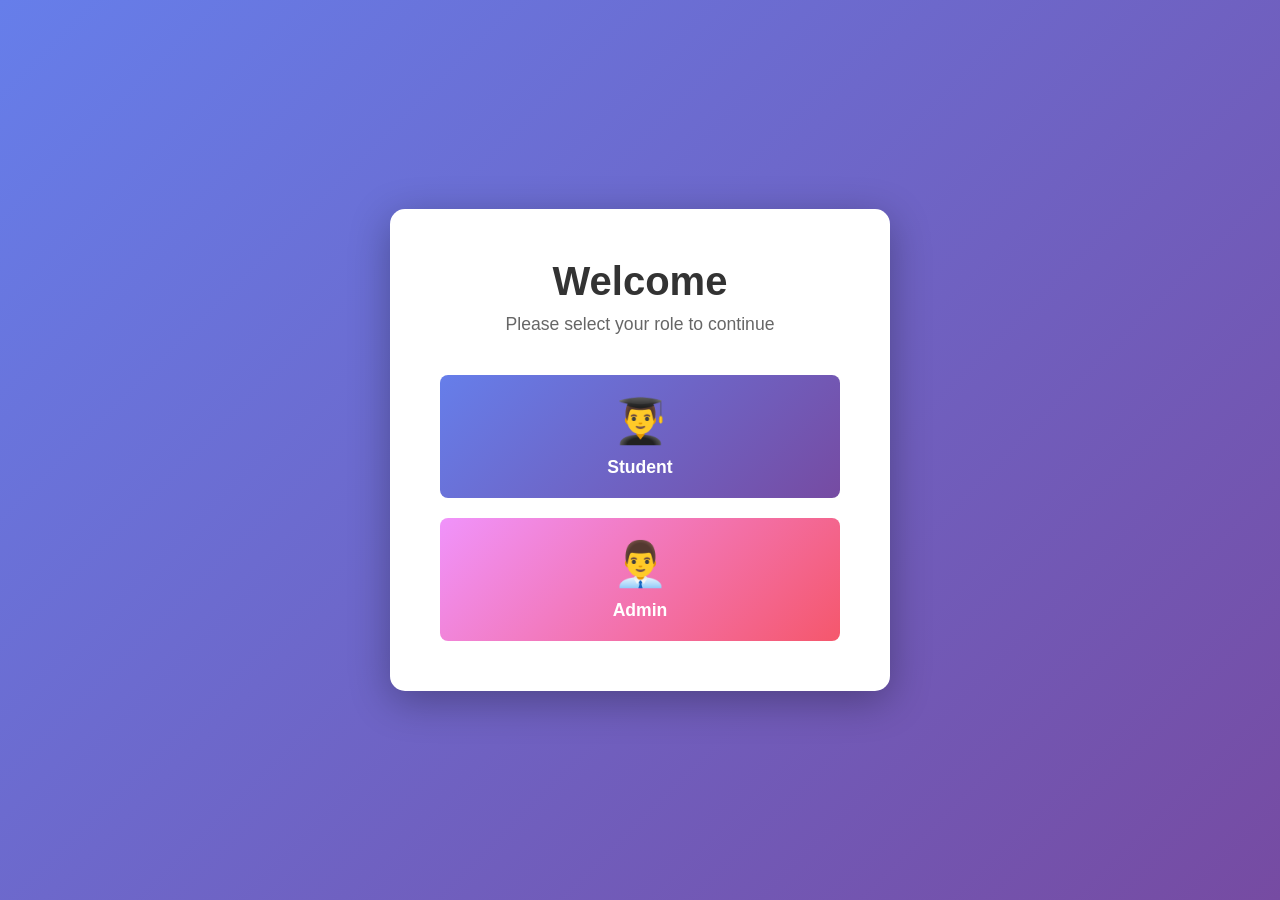
==== commit b87609be: "Initial commit" ====
--- a/index.html
+++ b/index.html
@@ -2,132 +2,29 @@
 <html lang="en">
 <head>
     <meta charset="UTF-8">
-    <meta http-equiv="X-UA-Compatible" content="IE=edge">
     <meta name="viewport" content="width=device-width, initial-scale=1.0">
-    <link rel="stylesheet" href="style.css">
-    <link rel="stylesheet" href="https://cdnjs.cloudflare.com/ajax/libs/font-awesome/6.4.0/css/all.min.css">
-    <title>Professional Quiz Master</title>
+    <title>Login System - Role Selection</title>
+    <link rel="stylesheet" href="styles.css">
 </head>
 <body>
-    <!-- Navigation Bar -->
-    <nav class="navbar">
-        <div class="nav-content">
-            <h2 class="nav-title"><i class="fas fa-graduation-cap"></i> QuizMaster Pro</h2>
-            <div class="nav-stats">
-                <span class="nav-stat" id="navScore">Score: 0</span>
-                <span class="nav-stat" id="navProgress">0/25</span>
-                <button class="btn nav-profile-btn" id="profileBtn" title="View Profile">
-                    <i class="fas fa-user-circle"></i> Profile
+    <div class="role-container">
+        <div class="role-box">
+            <h1>Welcome</h1>
+            <p>Please select your role to continue</p>
+            
+            <div class="role-buttons">
+                <button class="btn btn-student" onclick="location.href='student.html'">
+                    <span class="icon">👨‍🎓</span>
+                    <span>Student</span>
                 </button>
-                <button class="btn nav-logout-btn" id="logoutBtn" title="Logout">
-                    <i class="fas fa-sign-out-alt"></i> Logout
-                </button>
-            </div>
-        </div>
-    </nav>
-
-    <!-- Warning Modal for Tab/App Switch -->
-    <div class="modal-overlay" id="warningModal">
-        <div class="modal-content">
-            <div class="modal-icon warning-icon">
-                <i class="fas fa-ban"></i>
-            </div>
-            <h2 class="modal-title">Switching Tabs & Applications Is Restricted!</h2>
-            <p class="modal-message">You cannot switch to other browser tabs or leave this application while taking the quiz. This is a secure assessment environment.</p>
-            <div class="modal-alert-box">
-                <i class="fas fa-exclamation-circle"></i>
-                <span>Switching tabs/applications will end your quiz automatically</span>
-            </div>
-            <div class="modal-buttons">
-                <button class="modal-btn quit-btn" id="quitTabBtn">
-                    <i class="fas fa-sign-out-alt"></i> End Quiz Now
+                <button class="btn btn-admin" onclick="location.href='admin.html'">
+                    <span class="icon">👨‍💼</span>
+                    <span>Admin</span>
                 </button>
             </div>
         </div>
     </div>
 
-    <!-- Start Button -->
-    <button class="btn startBtn">
-        <span><i class="fas fa-play"></i> Start Assessment</span>
-    </button>
-
-    <!-- Main Container -->
-    <div class="container">
-        <!-- Welcome Section (Direct, No Box) -->
-        <div class="welcome-section">
-            <h1 class="welcomeTitle">
-                <i class="fas fa-brain"></i> Professional Knowledge Assessment
-            </h1>
-            <p class="welcome-subtitle">Evaluate your expertise across Web Development fundamentals. Answer all questions carefully.</p>
-            <div class="welcome-info">
-                <div class="info-box">
-                    <i class="fas fa-info-circle"></i>
-                    <span>⚠️ Important: Do not switch tabs or applications during the quiz. Switching will restrict your access.</span>
-                </div>
-            </div>
-            <div class="welcome-stats">
-                <div class="stat-item">
-                    <span class="stat-number">25</span>
-                    <span class="stat-label">Questions</span>
-                </div>
-                <div class="stat-item">
-                    <span class="stat-number">20</span>
-                    <span class="stat-label">Seconds Each</span>
-                </div>
-                <div class="stat-item">
-                    <span class="stat-number">100</span>
-                    <span class="stat-label">Points Max</span>
-                </div>
-            </div>
-        </div>
-
-        <div class="quiz-wrapper">
-            <!-- Progress Bar -->
-            <div class="progress-section">
-                <div class="progress-bar-container">
-                    <div class="progress-bar" id="progressBar"></div>
-                </div>
-                <span class="progress-text" id="progressText">Question 1 of 25</span>
-            </div>
-
-            <!-- Question Card -->
-            <div class="question-card">
-                <h2 class="question"></h2>
-            </div>
-
-            <!-- Choices Container -->
-            <div class="choices-container">
-                <div class="choices"></div>
-            </div>
-
-            <!-- Score Card -->
-            <div class="scoreCard"></div>
-
-            <!-- Action Buttons -->
-            <div class="button-group">
-                <button class="btn nextBtn" style="display: none;">Next Question <i class="fas fa-arrow-right"></i></button>
-            </div>
-        </div>
-
-        <!-- Timer -->
-        <div class="timer-wrapper">
-            <div class="timer" id="timer">
-                <svg class="timer-circle" viewBox="0 0 100 100">
-                    <circle cx="50" cy="50" r="45" class="timer-bg"></circle>
-                    <circle cx="50" cy="50" r="45" class="timer-progress"></circle>
-                </svg>
-                <div class="timer-text">
-                    <span class="timer-value" id="timerValue">20</span>
-                    <span class="timer-label">s</span>
-                </div>
-            </div>
-        </div>
-    </div>
-
-    <!-- Confetti Canvas -->
-    <canvas id="confetti"></canvas>
-
-    <script src="auth.js"></script>
     <script src="script.js"></script>
 </body>
 </html>
--- a/styles.css
+++ b/styles.css
@@ -0,0 +1,1003 @@
+* {
+    margin: 0;
+    padding: 0;
+    box-sizing: border-box;
+}
+
+body {
+    font-family: 'Segoe UI', Tahoma, Geneva, Verdana, sans-serif;
+    background: linear-gradient(135deg, #667eea 0%, #764ba2 100%);
+    min-height: 100vh;
+    display: flex;
+    justify-content: center;
+    align-items: center;
+}
+
+/* ===================== ROLE SELECTION PAGE ===================== */
+.role-container {
+    display: flex;
+    justify-content: center;
+    align-items: center;
+    width: 100%;
+    height: 100vh;
+    padding: 20px;
+}
+
+.role-box {
+    background: white;
+    border-radius: 15px;
+    padding: 50px;
+    box-shadow: 0 10px 40px rgba(0, 0, 0, 0.3);
+    text-align: center;
+    max-width: 500px;
+    width: 100%;
+    animation: slideIn 0.5s ease-in-out;
+}
+
+.role-box h1 {
+    color: #333;
+    margin-bottom: 10px;
+    font-size: 2.5em;
+}
+
+.role-box p {
+    color: #666;
+    margin-bottom: 40px;
+    font-size: 1.1em;
+}
+
+.role-buttons {
+    display: flex;
+    gap: 20px;
+    flex-direction: column;
+}
+
+/* ===================== FORM PAGES ===================== */
+.form-container {
+    display: flex;
+    justify-content: center;
+    align-items: center;
+    width: 100%;
+    min-height: 100vh;
+    padding: 20px;
+}
+
+.form-box {
+    background: white;
+    border-radius: 15px;
+    padding: 40px;
+    box-shadow: 0 10px 40px rgba(0, 0, 0, 0.3);
+    max-width: 450px;
+    width: 100%;
+    animation: slideIn 0.5s ease-in-out;
+}
+
+.form-header {
+    display: flex;
+    justify-content: space-between;
+    align-items: center;
+    margin-bottom: 30px;
+    border-bottom: 2px solid #f0f0f0;
+    padding-bottom: 20px;
+}
+
+.form-header h1 {
+    color: #333;
+    font-size: 1.8em;
+    margin: 0;
+}
+
+.back-btn {
+    color: #667eea;
+    text-decoration: none;
+    font-weight: bold;
+    transition: color 0.3s;
+    padding: 5px 10px;
+    border-radius: 5px;
+}
+
+.back-btn:hover {
+    color: #764ba2;
+    background: #f0f0f0;
+}
+
+.form {
+    display: none;
+}
+
+.form.active-form {
+    display: block;
+    animation: fadeIn 0.3s ease-in-out;
+}
+
+.form h2 {
+    color: #333;
+    margin-bottom: 30px;
+    text-align: center;
+    font-size: 1.5em;
+}
+
+.form-group {
+    margin-bottom: 20px;
+}
+
+.form-group label {
+    display: block;
+    margin-bottom: 8px;
+    color: #333;
+    font-weight: 600;
+}
+
+.form-group input {
+    width: 100%;
+    padding: 12px;
+    border: 2px solid #e0e0e0;
+    border-radius: 8px;
+    font-size: 1em;
+    transition: border-color 0.3s, box-shadow 0.3s;
+}
+
+.form-group input:focus {
+    outline: none;
+    border-color: #667eea;
+    box-shadow: 0 0 10px rgba(102, 126, 234, 0.2);
+}
+
+.password-container {
+    position: relative;
+    display: flex;
+    align-items: center;
+}
+
+.password-container input {
+    width: 100%;
+    padding-right: 45px;
+}
+
+.toggle-password {
+    position: absolute;
+    right: 12px;
+    background: none;
+    border: none;
+    font-size: 1.2em;
+    cursor: pointer;
+    padding: 5px;
+    border-radius: 5px;
+    transition: background 0.3s;
+}
+
+.toggle-password:hover {
+    background: #f0f0f0;
+}
+
+.error-msg {
+    display: block;
+    color: #e74c3c;
+    font-size: 0.85em;
+    margin-top: 5px;
+    min-height: 20px;
+}
+
+.success-msg {
+    display: block;
+    color: #27ae60;
+    font-size: 0.85em;
+    margin-top: 5px;
+}
+
+/* ===================== BUTTONS ===================== */
+.btn {
+    padding: 12px 20px;
+    border: none;
+    border-radius: 8px;
+    font-size: 1em;
+    font-weight: 600;
+    cursor: pointer;
+    transition: all 0.3s ease;
+    display: inline-block;
+}
+
+.btn-student {
+    background: linear-gradient(135deg, #667eea 0%, #764ba2 100%);
+    color: white;
+    width: 100%;
+    padding: 20px;
+    font-size: 1.1em;
+    display: flex;
+    flex-direction: column;
+    align-items: center;
+    gap: 10px;
+}
+
+.btn-student:hover {
+    transform: translateY(-3px);
+    box-shadow: 0 10px 25px rgba(102, 126, 234, 0.4);
+}
+
+.btn-admin {
+    background: linear-gradient(135deg, #f093fb 0%, #f5576c 100%);
+    color: white;
+    width: 100%;
+    padding: 20px;
+    font-size: 1.1em;
+    display: flex;
+    flex-direction: column;
+    align-items: center;
+    gap: 10px;
+}
+
+.btn-admin:hover {
+    transform: translateY(-3px);
+    box-shadow: 0 10px 25px rgba(245, 87, 108, 0.4);
+}
+
+.btn-primary {
+    background: linear-gradient(135deg, #667eea 0%, #764ba2 100%);
+    color: white;
+    width: 100%;
+    margin-top: 10px;
+}
+
+.btn-primary:hover {
+    transform: translateY(-2px);
+    box-shadow: 0 8px 20px rgba(102, 126, 234, 0.3);
+}
+
+.btn-secondary {
+    background: #e0e0e0;
+    color: #333;
+    margin-left: 10px;
+}
+
+.btn-secondary:hover {
+    background: #d0d0d0;
+}
+
+.icon {
+    font-size: 2.5em;
+}
+
+/* ===================== FORM FOOTER ===================== */
+.form-footer {
+    margin-top: 25px;
+    text-align: center;
+    border-top: 1px solid #e0e0e0;
+    padding-top: 20px;
+}
+
+.form-footer p {
+    color: #666;
+}
+
+.form-footer a {
+    color: #667eea;
+    text-decoration: none;
+    font-weight: 600;
+    transition: color 0.3s;
+    cursor: pointer;
+}
+
+.form-footer a:hover {
+    color: #764ba2;
+    text-decoration: underline;
+}
+
+/* ===================== SUCCESS PAGE ===================== */
+.success-container {
+    display: flex;
+    justify-content: center;
+    align-items: center;
+    width: 100%;
+    min-height: 100vh;
+    padding: 20px;
+}
+
+.success-box {
+    background: white;
+    border-radius: 15px;
+    padding: 60px 40px;
+    box-shadow: 0 10px 40px rgba(0, 0, 0, 0.3);
+    max-width: 500px;
+    width: 100%;
+    text-align: center;
+    animation: slideIn 0.5s ease-in-out;
+}
+
+.success-icon {
+    font-size: 4em;
+    color: #27ae60;
+    margin-bottom: 20px;
+    animation: scaleIn 0.5s ease-in-out;
+}
+
+.success-box h1 {
+    color: #27ae60;
+    margin-bottom: 10px;
+    font-size: 2em;
+}
+
+.success-box > p {
+    color: #666;
+    margin-bottom: 30px;
+    font-size: 1.1em;
+}
+
+.user-info {
+    background: #f8f9fa;
+    border-radius: 10px;
+    padding: 20px;
+    margin: 30px 0;
+    text-align: left;
+}
+
+.user-info p {
+    color: #333;
+    margin: 10px 0;
+    font-size: 1em;
+}
+
+.user-info span {
+    color: #667eea;
+    font-weight: bold;
+}
+
+.success-actions {
+    display: flex;
+    gap: 10px;
+    justify-content: center;
+    margin-top: 30px;
+}
+
+.success-actions .btn-primary {
+    margin: 0;
+    width: auto;
+    flex: 1;
+}
+
+/* ===================== ANIMATIONS ===================== */
+@keyframes slideIn {
+    from {
+        opacity: 0;
+        transform: translateY(-30px);
+    }
+    to {
+        opacity: 1;
+        transform: translateY(0);
+    }
+}
+
+@keyframes fadeIn {
+    from {
+        opacity: 0;
+    }
+    to {
+        opacity: 1;
+    }
+}
+
+@keyframes scaleIn {
+    from {
+        transform: scale(0);
+    }
+    to {
+        transform: scale(1);
+    }
+}
+
+/* ===================== RESPONSIVE DESIGN ===================== */
+@media (max-width: 600px) {
+    .role-box {
+        padding: 30px 20px;
+    }
+
+    .role-box h1 {
+        font-size: 2em;
+    }
+
+    .form-box {
+        padding: 30px 20px;
+    }
+
+    .form h2 {
+        font-size: 1.3em;
+    }
+
+    .success-box {
+        padding: 40px 20px;
+    }
+
+    .success-box h1 {
+        font-size: 1.5em;
+    }
+
+    .success-actions {
+        flex-direction: column;
+    }
+
+    .success-actions .btn-secondary {
+        margin-left: 0;
+        width: 100%;
+    }
+}
+
+/* ===================== DASHBOARD LAYOUT ===================== */
+.dashboard-container {
+    display: flex;
+    min-height: 100vh;
+    background: #f5f5f5;
+}
+
+/* ===================== SIDEBAR ===================== */
+.sidebar {
+    width: 250px;
+    background: linear-gradient(135deg, #667eea 0%, #764ba2 100%);
+    color: white;
+    padding: 20px;
+    box-shadow: 2px 0 10px rgba(0, 0, 0, 0.1);
+    position: fixed;
+    height: 100vh;
+    overflow-y: auto;
+}
+
+.sidebar-header h2 {
+    margin-bottom: 30px;
+    font-size: 1.3em;
+    text-align: center;
+    border-bottom: 2px solid rgba(255, 255, 255, 0.2);
+    padding-bottom: 15px;
+}
+
+.sidebar-menu {
+    display: flex;
+    flex-direction: column;
+    gap: 10px;
+}
+
+.menu-item {
+    padding: 12px 15px;
+    color: white;
+    text-decoration: none;
+    border-radius: 8px;
+    transition: all 0.3s;
+    display: block;
+}
+
+.menu-item:hover {
+    background: rgba(255, 255, 255, 0.2);
+}
+
+.menu-item.active {
+    background: rgba(255, 255, 255, 0.3);
+    border-left: 4px solid #ffd700;
+    padding-left: 11px;
+}
+
+/* ===================== MAIN CONTENT ===================== */
+.main-content {
+    margin-left: 250px;
+    flex: 1;
+    padding: 0;
+}
+
+/* ===================== TOP NAVIGATION ===================== */
+.top-nav {
+    background: white;
+    padding: 20px 30px;
+    box-shadow: 0 2px 10px rgba(0, 0, 0, 0.1);
+    display: flex;
+    justify-content: space-between;
+    align-items: center;
+}
+
+.nav-content {
+    width: 100%;
+    display: flex;
+    justify-content: space-between;
+    align-items: center;
+}
+
+.nav-content h1 {
+    color: #333;
+    margin: 0;
+    font-size: 1.8em;
+}
+
+.user-menu {
+    display: flex;
+    align-items: center;
+    gap: 20px;
+}
+
+.user-menu span {
+    color: #666;
+    font-weight: 600;
+}
+
+.btn-logout {
+    background: #e74c3c;
+    color: white;
+    padding: 8px 15px;
+    border: none;
+    border-radius: 5px;
+    cursor: pointer;
+    transition: background 0.3s;
+}
+
+.btn-logout:hover {
+    background: #c0392b;
+}
+
+/* ===================== DASHBOARD CONTENT ===================== */
+.dashboard-content {
+    padding: 30px;
+    min-height: calc(100vh - 80px);
+}
+
+.section {
+    display: none;
+}
+
+.section.active-section {
+    display: block;
+    animation: fadeIn 0.3s ease-in-out;
+}
+
+/* ===================== WELCOME CARD ===================== */
+.welcome-card {
+    background: linear-gradient(135deg, #667eea 0%, #764ba2 100%);
+    color: white;
+    padding: 30px;
+    border-radius: 10px;
+    margin-bottom: 30px;
+    box-shadow: 0 5px 15px rgba(102, 126, 234, 0.3);
+}
+
+.welcome-card h2 {
+    font-size: 1.8em;
+    margin-bottom: 10px;
+}
+
+.welcome-card p {
+    font-size: 1.1em;
+    opacity: 0.9;
+}
+
+/* ===================== CARDS GRID ===================== */
+.cards-grid {
+    display: grid;
+    grid-template-columns: repeat(auto-fit, minmax(250px, 1fr));
+    gap: 20px;
+    margin-bottom: 30px;
+}
+
+.card {
+    background: white;
+    padding: 25px;
+    border-radius: 10px;
+    box-shadow: 0 2px 10px rgba(0, 0, 0, 0.1);
+    text-align: center;
+    transition: transform 0.3s, box-shadow 0.3s;
+}
+
+.card:hover {
+    transform: translateY(-5px);
+    box-shadow: 0 5px 20px rgba(0, 0, 0, 0.15);
+}
+
+.card-icon {
+    font-size: 2.5em;
+    margin-bottom: 10px;
+}
+
+.card h3 {
+    color: #333;
+    margin-bottom: 10px;
+}
+
+.card-number {
+    font-size: 2em;
+    color: #667eea;
+    font-weight: bold;
+    margin: 10px 0;
+}
+
+.card-link {
+    color: #667eea;
+    text-decoration: none;
+    font-weight: 600;
+    transition: color 0.3s;
+    display: inline-block;
+    margin-top: 15px;
+}
+
+.card-link:hover {
+    color: #764ba2;
+}
+
+/* ===================== COURSES LIST ===================== */
+.courses-list {
+    display: grid;
+    grid-template-columns: repeat(auto-fill, minmax(300px, 1fr));
+    gap: 20px;
+}
+
+.course-card {
+    background: white;
+    padding: 20px;
+    border-radius: 10px;
+    box-shadow: 0 2px 10px rgba(0, 0, 0, 0.1);
+}
+
+.course-card h3 {
+    color: #333;
+    margin-bottom: 10px;
+}
+
+.course-card p {
+    color: #666;
+    margin-bottom: 10px;
+}
+
+.progress-bar {
+    display: inline-block;
+    width: 100%;
+    height: 8px;
+    background: #e0e0e0;
+    border-radius: 4px;
+    overflow: hidden;
+    margin: 5px 0;
+}
+
+.progress {
+    display: block;
+    height: 100%;
+    background: linear-gradient(90deg, #667eea, #764ba2);
+    border-radius: 4px;
+}
+
+/* ===================== ASSIGNMENTS LIST ===================== */
+.assignments-list {
+    display: grid;
+    grid-template-columns: repeat(auto-fill, minmax(300px, 1fr));
+    gap: 20px;
+}
+
+.assignment-card {
+    background: white;
+    padding: 20px;
+    border-radius: 10px;
+    box-shadow: 0 2px 10px rgba(0, 0, 0, 0.1);
+}
+
+.assignment-card h3 {
+    color: #333;
+    margin-bottom: 10px;
+}
+
+.assignment-card p {
+    color: #666;
+    margin-bottom: 10px;
+}
+
+.status {
+    display: inline-block;
+    padding: 5px 10px;
+    border-radius: 20px;
+    font-size: 0.85em;
+    font-weight: 600;
+}
+
+.status.pending {
+    background: #fff3cd;
+    color: #856404;
+}
+
+.status.submitted {
+    background: #d4edda;
+    color: #155724;
+}
+
+.status.active {
+    background: #d4edda;
+    color: #155724;
+}
+
+.status.inactive {
+    background: #f8d7da;
+    color: #721c24;
+}
+
+/* ===================== GRADES TABLE ===================== */
+.grades-table {
+    background: white;
+    padding: 20px;
+    border-radius: 10px;
+    box-shadow: 0 2px 10px rgba(0, 0, 0, 0.1);
+    overflow-x: auto;
+}
+
+.grades-table table {
+    width: 100%;
+    border-collapse: collapse;
+}
+
+.grades-table thead {
+    background: #f5f5f5;
+}
+
+.grades-table th {
+    padding: 12px;
+    text-align: left;
+    color: #333;
+    font-weight: 600;
+    border-bottom: 2px solid #ddd;
+}
+
+.grades-table td {
+    padding: 12px;
+    border-bottom: 1px solid #ddd;
+    color: #666;
+}
+
+.grades-table tbody tr:hover {
+    background: #f9f9f9;
+}
+
+/* ===================== PROFILE CARD ===================== */
+.profile-card {
+    background: white;
+    border-radius: 10px;
+    box-shadow: 0 2px 10px rgba(0, 0, 0, 0.1);
+    overflow: hidden;
+}
+
+.profile-header {
+    background: linear-gradient(135deg, #667eea 0%, #764ba2 100%);
+    color: white;
+    padding: 30px;
+    display: flex;
+    align-items: center;
+    gap: 20px;
+}
+
+.profile-avatar {
+    font-size: 3em;
+    background: rgba(255, 255, 255, 0.2);
+    width: 80px;
+    height: 80px;
+    display: flex;
+    align-items: center;
+    justify-content: center;
+    border-radius: 50%;
+}
+
+.profile-info h3 {
+    margin: 0;
+    font-size: 1.5em;
+}
+
+.profile-info p {
+    margin: 5px 0 0 0;
+    opacity: 0.9;
+}
+
+.profile-details {
+    padding: 20px 30px;
+}
+
+.detail-row {
+    display: flex;
+    justify-content: space-between;
+    padding: 12px 0;
+    border-bottom: 1px solid #f0f0f0;
+}
+
+.detail-label {
+    font-weight: 600;
+    color: #333;
+}
+
+.profile-actions {
+    padding: 0 30px 20px;
+    display: flex;
+    gap: 10px;
+}
+
+/* ===================== USERS TABLE ===================== */
+.users-table {
+    background: white;
+    padding: 20px;
+    border-radius: 10px;
+    box-shadow: 0 2px 10px rgba(0, 0, 0, 0.1);
+    overflow-x: auto;
+}
+
+.users-table table {
+    width: 100%;
+    border-collapse: collapse;
+}
+
+.users-table thead {
+    background: #f5f5f5;
+}
+
+.users-table th {
+    padding: 12px;
+    text-align: left;
+    color: #333;
+    font-weight: 600;
+    border-bottom: 2px solid #ddd;
+}
+
+.users-table td {
+    padding: 12px;
+    border-bottom: 1px solid #ddd;
+    color: #666;
+}
+
+.users-table tbody tr:hover {
+    background: #f9f9f9;
+}
+
+.badge {
+    display: inline-block;
+    padding: 5px 10px;
+    border-radius: 20px;
+    font-size: 0.85em;
+    font-weight: 600;
+}
+
+.badge-student {
+    background: #e3f2fd;
+    color: #1976d2;
+}
+
+.badge-teacher {
+    background: #f3e5f5;
+    color: #7b1fa2;
+}
+
+/* ===================== REPORTS GRID ===================== */
+.reports-grid {
+    display: grid;
+    grid-template-columns: repeat(auto-fit, minmax(280px, 1fr));
+    gap: 20px;
+}
+
+.report-card {
+    background: white;
+    padding: 20px;
+    border-radius: 10px;
+    box-shadow: 0 2px 10px rgba(0, 0, 0, 0.1);
+}
+
+.report-card h3 {
+    color: #333;
+    margin-bottom: 15px;
+}
+
+.report-card p {
+    color: #666;
+    margin: 10px 0;
+}
+
+.health-indicator {
+    display: inline-block;
+    padding: 8px 15px;
+    border-radius: 5px;
+    font-weight: 600;
+    margin-bottom: 10px;
+}
+
+.health-indicator.healthy {
+    background: #d4edda;
+    color: #155724;
+}
+
+/* ===================== SETTINGS CARDS ===================== */
+.settings-card {
+    background: white;
+    padding: 25px;
+    border-radius: 10px;
+    box-shadow: 0 2px 10px rgba(0, 0, 0, 0.1);
+    margin-bottom: 20px;
+}
+
+.settings-card h3 {
+    color: #333;
+    margin-bottom: 15px;
+}
+
+.settings-group {
+    margin: 15px 0;
+}
+
+.settings-group label {
+    display: block;
+    padding: 10px 0;
+    color: #666;
+    cursor: pointer;
+}
+
+.settings-group input {
+    margin-right: 10px;
+    cursor: pointer;
+}
+
+/* ===================== CONTROLS ===================== */
+.users-controls,
+.courses-controls {
+    margin-bottom: 20px;
+}
+
+.btn-small {
+    padding: 8px 15px;
+    font-size: 0.9em;
+    background: linear-gradient(135deg, #667eea 0%, #764ba2 100%);
+    color: white;
+    border: none;
+    border-radius: 5px;
+    cursor: pointer;
+    transition: all 0.3s;
+}
+
+.btn-small:hover {
+    transform: translateY(-2px);
+    box-shadow: 0 5px 15px rgba(102, 126, 234, 0.3);
+}
+
+.btn-small:disabled {
+    background: #ccc;
+    cursor: not-allowed;
+}
+
+.btn-tiny {
+    padding: 4px 10px;
+    font-size: 0.8em;
+}
+
+/* ===================== RESPONSIVE DESIGN ===================== */
+@media (max-width: 768px) {
+    .sidebar {
+        position: fixed;
+        width: 100%;
+        height: auto;
+        left: -250px;
+        transition: left 0.3s;
+        z-index: 100;
+    }
+
+    .main-content {
+        margin-left: 0;
+    }
+
+    .cards-grid,
+    .courses-list,
+    .reports-grid {
+        grid-template-columns: 1fr;
+    }
+
+    .dashboard-content {
+        padding: 15px;
+    }
+
+    .top-nav {
+        flex-direction: column;
+        gap: 15px;
+    }
+
+    .nav-content {
+        flex-direction: column;
+        align-items: flex-start;
+    }
+
+    .user-menu {
+        width: 100%;
+        justify-content: space-between;
+    }
+
+    .detail-row {
+        flex-direction: column;
+        gap: 5px;
+    }
+}
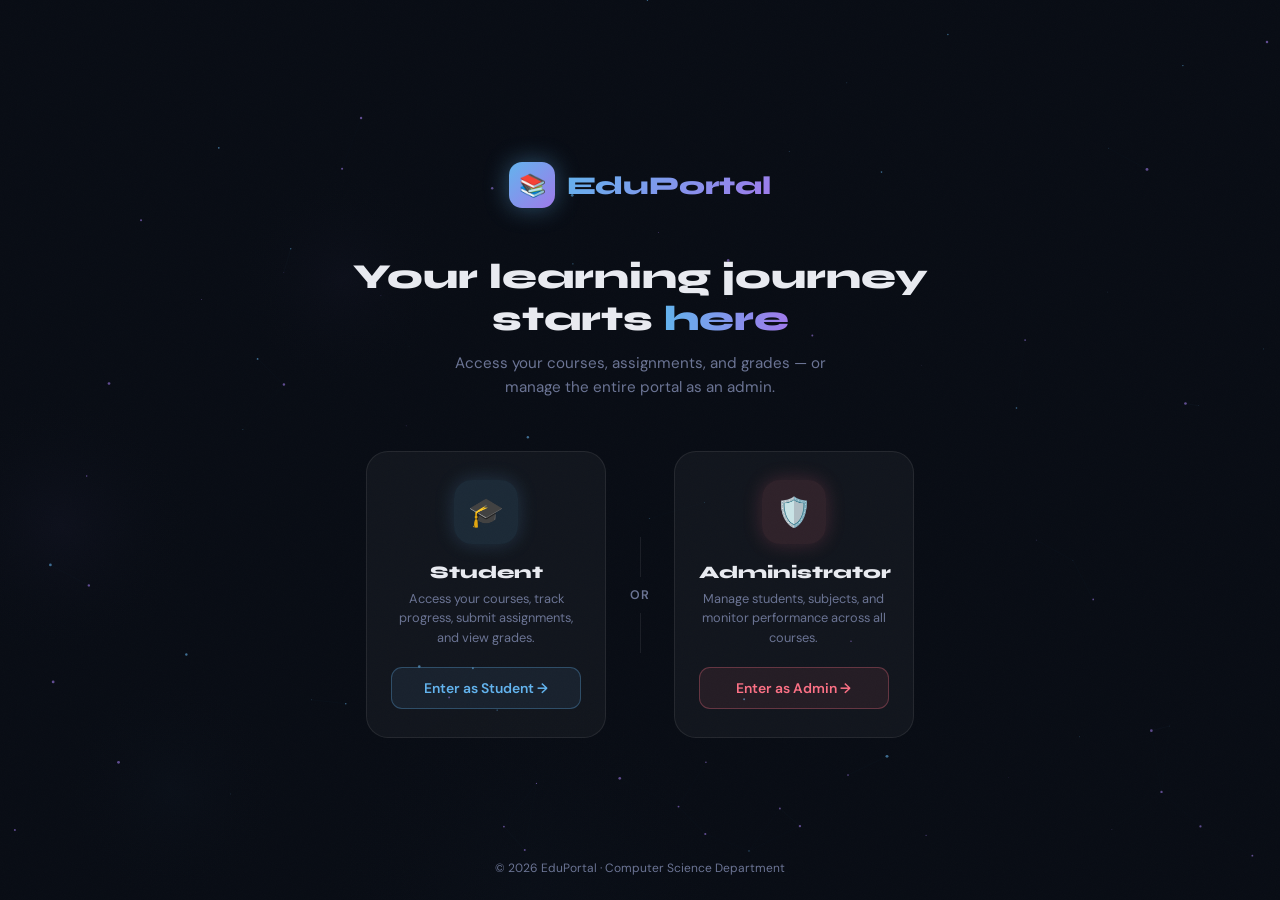
==== commit 22b08802: "Initial commit" ====
--- a/index.html
+++ b/index.html
@@ -3,28 +3,154 @@
 <head>
     <meta charset="UTF-8">
     <meta name="viewport" content="width=device-width, initial-scale=1.0">
-    <title>Login System - Role Selection</title>
-    <link rel="stylesheet" href="styles.css">
+    <title>EduPortal — Welcome</title>
+    <link href="https://fonts.googleapis.com/css2?family=Syne:wght@400;600;700;800&family=DM+Sans:wght@300;400;500&display=swap" rel="stylesheet">
+    <style>
+        :root {
+            --bg:#080c14; --surface:rgba(255,255,255,0.04); --border:rgba(255,255,255,0.08);
+            --accent:#63b3ed; --accent2:#9f7aea; --accent-admin:#fb7185; --accent-admin2:#f97316;
+            --text:#e8eaf0; --muted:#6b7494;
+        }
+        *,*::before,*::after{margin:0;padding:0;box-sizing:border-box;}
+        html,body{width:100%;height:100%;overflow:hidden;font-family:'DM Sans',sans-serif;background:var(--bg);color:var(--text);}
+        #bgCanvas{position:fixed;inset:0;z-index:0;pointer-events:none;}
+        body::before{content:'';position:fixed;inset:0;z-index:1;background-image:url("data:image/svg+xml,%3Csvg viewBox='0 0 256 256' xmlns='http://www.w3.org/2000/svg'%3E%3Cfilter id='n'%3E%3CfeTurbulence type='fractalNoise' baseFrequency='0.9' numOctaves='4' stitchTiles='stitch'/%3E%3C/filter%3E%3Crect width='100%25' height='100%25' filter='url(%23n)' opacity='0.04'/%3E%3C/svg%3E");background-size:200px;pointer-events:none;opacity:.55;}
+
+        .page{position:fixed;inset:0;z-index:2;display:flex;flex-direction:column;align-items:center;justify-content:center;padding:24px;}
+
+        /* Logo */
+        .logo{display:flex;align-items:center;gap:12px;margin-bottom:48px;animation:fade-up .6s ease both;}
+        .logo-mark{width:46px;height:46px;border-radius:13px;background:linear-gradient(135deg,var(--accent),var(--accent2));display:flex;align-items:center;justify-content:center;font-size:22px;box-shadow:0 0 24px rgba(99,179,237,.4);animation:logo-float 3s ease-in-out infinite;}
+        @keyframes logo-float{0%,100%{transform:translateY(0) rotate(0)}50%{transform:translateY(-5px) rotate(5deg)}}
+        .logo-name{font-family:'Syne',sans-serif;font-size:1.6em;font-weight:800;background:linear-gradient(135deg,var(--accent),var(--accent2));-webkit-background-clip:text;-webkit-text-fill-color:transparent;}
+
+        /* Tagline */
+        .tagline{text-align:center;margin-bottom:52px;animation:fade-up .6s .1s ease both;}
+        .tagline h1{font-family:'Syne',sans-serif;font-size:2.2em;font-weight:800;line-height:1.2;margin-bottom:10px;}
+        .tagline h1 span{background:linear-gradient(90deg,var(--accent),var(--accent2));-webkit-background-clip:text;-webkit-text-fill-color:transparent;}
+        .tagline p{color:var(--muted);font-size:.95em;max-width:380px;margin:0 auto;line-height:1.6;}
+
+        /* Cards */
+        .cards{display:flex;gap:20px;animation:fade-up .6s .2s ease both;}
+        @media(max-width:600px){.cards{flex-direction:column;width:100%;max-width:340px;}}
+
+        .role-card{width:240px;padding:28px 24px;background:var(--surface);border:1px solid var(--border);border-radius:22px;cursor:pointer;position:relative;overflow:hidden;transition:all .4s cubic-bezier(.4,0,.2,1);text-align:center;}
+        @media(max-width:600px){.role-card{width:100%;}}
+        .role-card::before{content:'';position:absolute;inset:0;background:linear-gradient(135deg,var(--rc1),var(--rc2));opacity:0;transition:opacity .4s;border-radius:22px;}
+        .role-card::after{content:'';position:absolute;top:0;left:0;right:0;height:1px;background:linear-gradient(90deg,transparent,var(--rca),transparent);opacity:0;transition:opacity .3s;}
+        .role-card:hover{transform:translateY(-8px);border-color:rgba(255,255,255,.15);box-shadow:0 30px 80px rgba(0,0,0,.5),0 0 40px var(--rcg);}
+        .role-card:hover::before{opacity:1;}
+        .role-card:hover::after{opacity:1;}
+        .role-card.student{--rc1:rgba(99,179,237,.08);--rc2:rgba(159,122,234,.04);--rca:var(--accent);--rcg:rgba(99,179,237,.15);}
+        .role-card.admin{--rc1:rgba(251,113,133,.08);--rc2:rgba(249,115,22,.04);--rca:var(--accent-admin);--rcg:rgba(251,113,133,.15);}
+
+        .role-icon-wrap{width:64px;height:64px;border-radius:18px;margin:0 auto 18px;display:flex;align-items:center;justify-content:center;font-size:1.8em;position:relative;z-index:1;transition:transform .3s;}
+        .role-card:hover .role-icon-wrap{transform:scale(1.1) rotate(-5deg);}
+        .role-card.student .role-icon-wrap{background:rgba(99,179,237,.12);box-shadow:0 0 20px rgba(99,179,237,.2);}
+        .role-card.admin   .role-icon-wrap{background:rgba(251,113,133,.12);box-shadow:0 0 20px rgba(251,113,133,.2);}
+
+        .role-title{font-family:'Syne',sans-serif;font-size:1.1em;font-weight:800;margin-bottom:6px;position:relative;z-index:1;}
+        .role-desc{font-size:.8em;color:var(--muted);line-height:1.5;margin-bottom:20px;position:relative;z-index:1;}
+
+        .role-btn{display:inline-flex;align-items:center;justify-content:center;gap:8px;width:100%;padding:11px;border-radius:11px;border:1px solid;font-family:'DM Sans',sans-serif;font-size:.87em;font-weight:600;cursor:pointer;transition:all .3s;position:relative;z-index:1;}
+        .role-card.student .role-btn{border-color:rgba(99,179,237,.3);color:var(--accent);background:rgba(99,179,237,.08);}
+        .role-card.student .role-btn:hover{background:var(--accent);color:#080c14;border-color:transparent;}
+        .role-card.admin   .role-btn{border-color:rgba(251,113,133,.3);color:var(--accent-admin);background:rgba(251,113,133,.08);}
+        .role-card.admin   .role-btn:hover{background:var(--accent-admin);color:#080c14;border-color:transparent;}
+
+        /* Divider between cards */
+        .card-or{display:flex;flex-direction:column;align-items:center;justify-content:center;gap:10px;color:var(--muted);font-size:.78em;font-weight:600;letter-spacing:.05em;padding:0 4px;}
+        @media(max-width:600px){.card-or{flex-direction:row;padding:4px 0;}}
+        .card-or::before,.card-or::after{content:'';display:block;width:1px;height:40px;background:var(--border);}
+        @media(max-width:600px){.card-or::before,.card-or::after{width:40px;height:1px;}}
+
+        /* Footer */
+        .footer{position:fixed;bottom:24px;left:0;right:0;text-align:center;font-size:.75em;color:var(--muted);z-index:2;animation:fade-up .6s .4s ease both;}
+
+        @keyframes fade-up{from{opacity:0;transform:translateY(20px)}to{opacity:1;transform:translateY(0)}}
+
+        /* Ripple */
+        .ripple{position:absolute;border-radius:50%;background:rgba(255,255,255,.1);transform:scale(0);animation:rip .6s linear;pointer-events:none;}
+        @keyframes rip{to{transform:scale(4);opacity:0}}
+    </style>
 </head>
 <body>
-    <div class="role-container">
-        <div class="role-box">
-            <h1>Welcome</h1>
-            <p>Please select your role to continue</p>
-            
-            <div class="role-buttons">
-                <button class="btn btn-student" onclick="location.href='student.html'">
-                    <span class="icon">👨‍🎓</span>
-                    <span>Student</span>
-                </button>
-                <button class="btn btn-admin" onclick="location.href='admin.html'">
-                    <span class="icon">👨‍💼</span>
-                    <span>Admin</span>
-                </button>
-            </div>
+<canvas id="bgCanvas"></canvas>
+<div class="page">
+    <div class="logo">
+        <div class="logo-mark">📚</div>
+        <div class="logo-name">EduPortal</div>
+    </div>
+
+    <div class="tagline">
+        <h1>Your learning journey<br>starts <span>here</span></h1>
+        <p>Access your courses, assignments, and grades — or manage the entire portal as an admin.</p>
+    </div>
+
+    <div class="cards">
+        <div class="role-card student" onclick="go('student.html')">
+            <div class="role-icon-wrap">🎓</div>
+            <div class="role-title">Student</div>
+            <div class="role-desc">Access your courses, track progress, submit assignments, and view grades.</div>
+            <button class="role-btn">Enter as Student →</button>
+        </div>
+
+        <div class="card-or">OR</div>
+
+        <div class="role-card admin" onclick="go('admin.html')">
+            <div class="role-icon-wrap">🛡️</div>
+            <div class="role-title">Administrator</div>
+            <div class="role-desc">Manage students, subjects, and monitor performance across all courses.</div>
+            <button class="role-btn">Enter as Admin →</button>
         </div>
     </div>
+</div>
 
-    <script src="script.js"></script>
+<div class="footer">© 2026 EduPortal · Computer Science Department</div>
+
+<script>
+/* CANVAS */
+const cv=document.getElementById('bgCanvas'),cx=cv.getContext('2d');
+let W,H;
+const resize=()=>{W=cv.width=window.innerWidth;H=cv.height=window.innerHeight;};
+resize();window.addEventListener('resize',resize);
+class P{
+    constructor(){this.reset(true)}
+    reset(i){this.x=Math.random()*W;this.y=i?Math.random()*H:H+5;this.vx=(Math.random()-.5)*.25;this.vy=-(Math.random()*.35+.08);this.r=Math.random()*1.3+.2;this.life=Math.random()*.6+.2;this.ml=this.life;this.col=Math.random()>.5?'99,179,237':'159,122,234';}
+    upd(){this.x+=this.vx;this.y+=this.vy;this.life-=.0012;if(this.life<=0||this.y<-8)this.reset(false);}
+    drw(){const a=(this.life/this.ml)*.6;cx.beginPath();cx.arc(this.x,this.y,this.r,0,Math.PI*2);cx.fillStyle=`rgba(${this.col},${a})`;cx.fill();}
+}
+class Orb{
+    constructor(){this.x=Math.random()*W;this.y=Math.random()*H;this.r=Math.random()*200+100;this.vx=(Math.random()-.5)*.1;this.vy=(Math.random()-.5)*.1;this.col=Math.random()>.5?'99,179,237':'159,122,234';this.a=Math.random()*.025+.008;}
+    upd(){this.x+=this.vx;this.y+=this.vy;if(this.x<-this.r)this.x=W+this.r;if(this.x>W+this.r)this.x=-this.r;if(this.y<-this.r)this.y=H+this.r;if(this.y>H+this.r)this.y=-this.r;}
+    drw(){const g=cx.createRadialGradient(this.x,this.y,0,this.x,this.y,this.r);g.addColorStop(0,`rgba(${this.col},${this.a})`);g.addColorStop(1,'transparent');cx.beginPath();cx.arc(this.x,this.y,this.r,0,Math.PI*2);cx.fillStyle=g;cx.fill();}
+}
+const pts=Array.from({length:80},()=>new P());
+const orbs=Array.from({length:4},()=>new Orb());
+(function loop(){
+    cx.clearRect(0,0,W,H);
+    orbs.forEach(o=>{o.upd();o.drw();});
+    pts.forEach(p=>{p.upd();p.drw();});
+    for(let i=0;i<pts.length;i++){for(let j=i+1;j<pts.length;j++){const dx=pts[i].x-pts[j].x,dy=pts[i].y-pts[j].y,d=Math.sqrt(dx*dx+dy*dy);if(d<90){const a=(1-d/90)*.06;cx.beginPath();cx.moveTo(pts[i].x,pts[i].y);cx.lineTo(pts[j].x,pts[j].y);cx.strokeStyle=`rgba(99,179,237,${a})`;cx.lineWidth=.5;cx.stroke();}}}
+    requestAnimationFrame(loop);
+})();
+
+/* Ripple + nav */
+document.querySelectorAll('.role-card').forEach(el=>{
+    el.addEventListener('click',function(e){
+        const r=this.getBoundingClientRect(),s=document.createElement('span');
+        s.className='ripple';s.style.cssText=`width:80px;height:80px;left:${e.clientX-r.left-40}px;top:${e.clientY-r.top-40}px`;
+        this.appendChild(s);setTimeout(()=>s.remove(),700);
+    });
+});
+
+function go(url){
+    document.querySelector('.page').style.animation='fade-out .3s ease forwards';
+    setTimeout(()=>window.location.href=url,280);
+}
+const style=document.createElement('style');
+style.textContent='@keyframes fade-out{to{opacity:0;transform:translateY(-10px)}}';
+document.head.appendChild(style);
+</script>
 </body>
 </html>
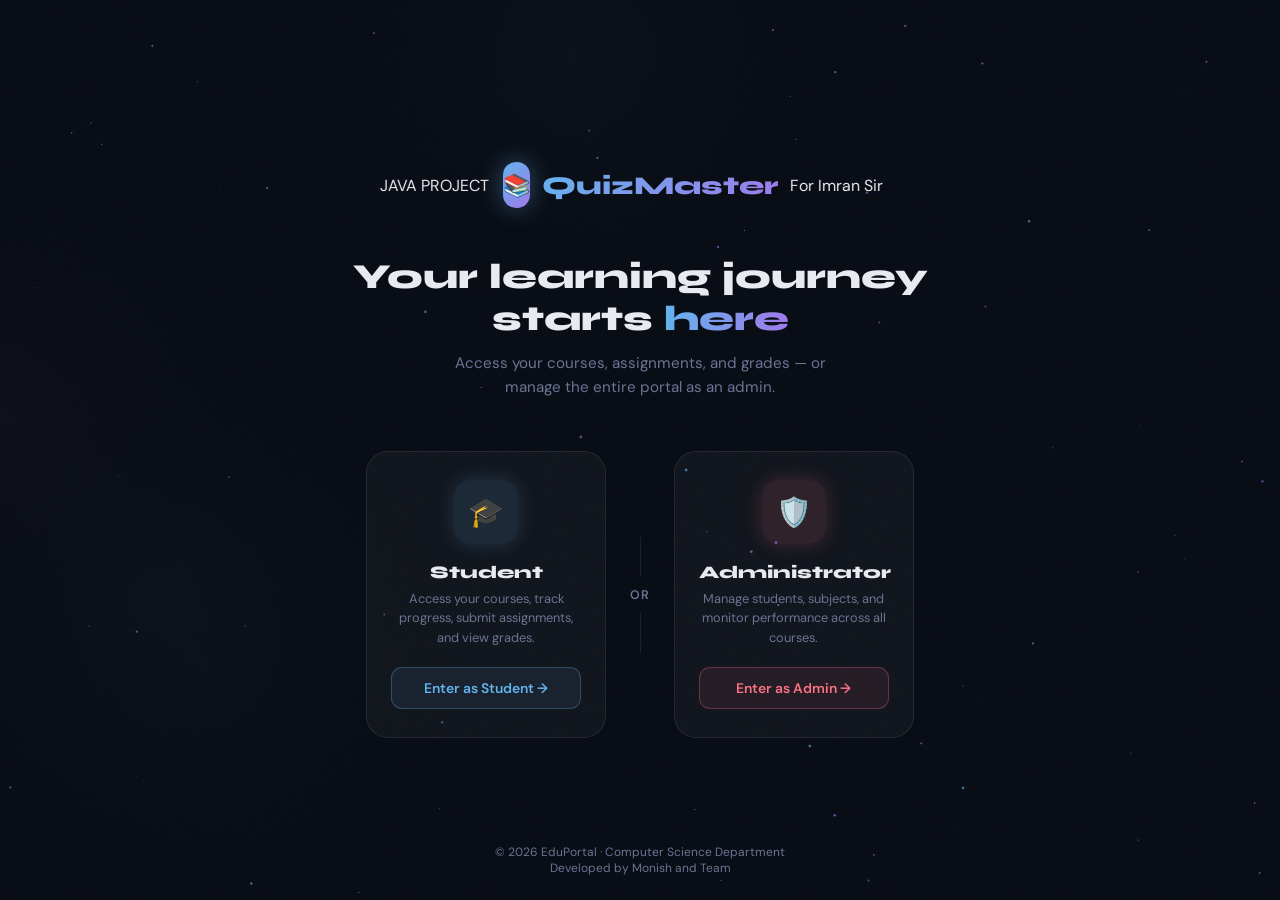
==== commit 04286367: "Initial commit" ====
--- a/index.html
+++ b/index.html
@@ -78,8 +78,10 @@
 <canvas id="bgCanvas"></canvas>
 <div class="page">
     <div class="logo">
+        <marquee>JAVA PROJECT</marquee>
         <div class="logo-mark">📚</div>
-        <div class="logo-name">EduPortal</div>
+        <div class="logo-name">QuizMaster</div>
+        <marquee>For Imran Sir</marquee>
     </div>
 
     <div class="tagline">
@@ -106,7 +108,9 @@
     </div>
 </div>
 
-<div class="footer">© 2026 EduPortal · Computer Science Department</div>
+<div class="footer">© 2026 EduPortal · Computer Science Department<br>
+    Developed by Monish and Team 
+</div>
 
 <script>
 /* CANVAS */
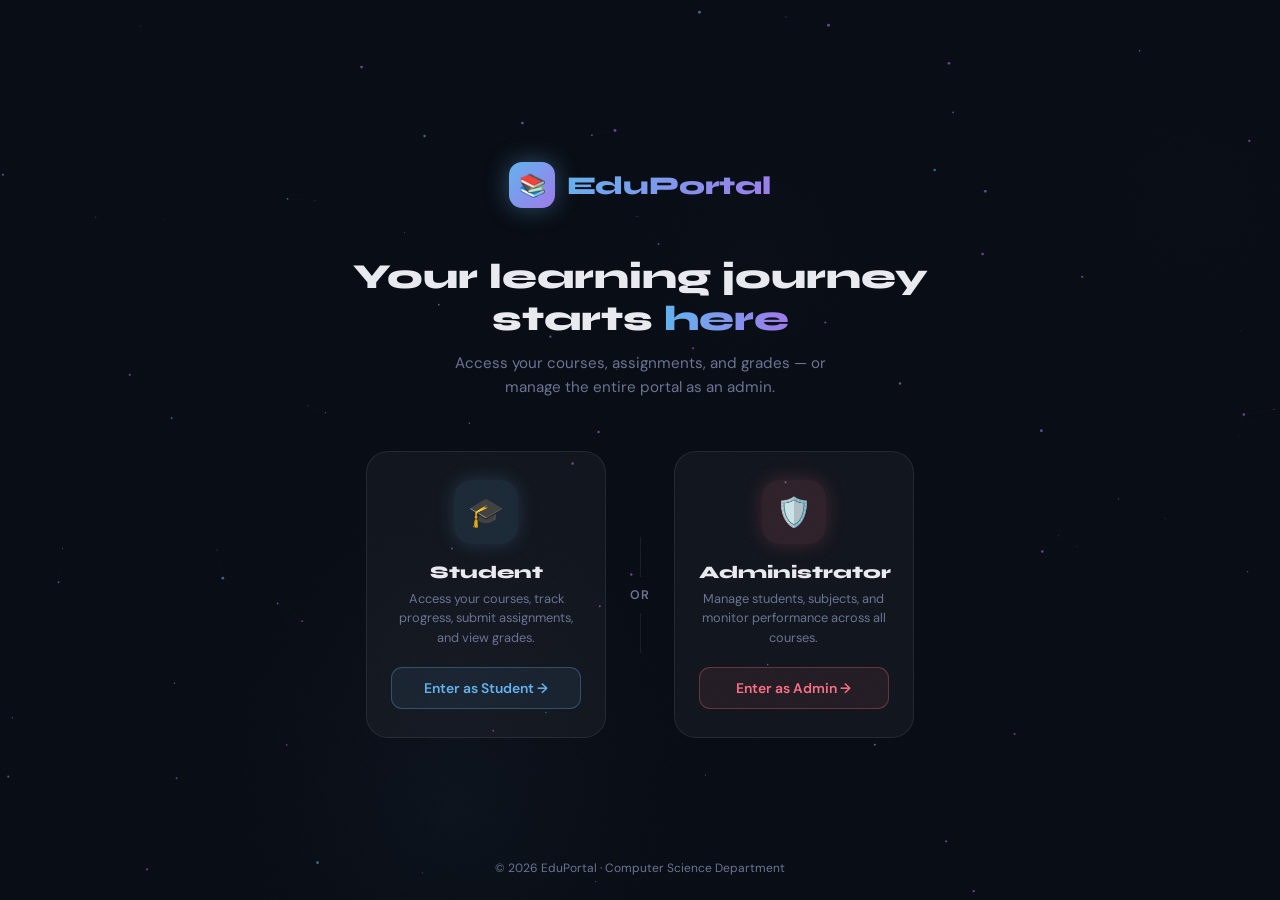
==== commit a7ffbc8f: "Initial commit" ====
--- a/index.html
+++ b/index.html
@@ -22,12 +22,12 @@
         .logo{display:flex;align-items:center;gap:12px;margin-bottom:48px;animation:fade-up .6s ease both;}
         .logo-mark{width:46px;height:46px;border-radius:13px;background:linear-gradient(135deg,var(--accent),var(--accent2));display:flex;align-items:center;justify-content:center;font-size:22px;box-shadow:0 0 24px rgba(99,179,237,.4);animation:logo-float 3s ease-in-out infinite;}
         @keyframes logo-float{0%,100%{transform:translateY(0) rotate(0)}50%{transform:translateY(-5px) rotate(5deg)}}
-        .logo-name{font-family:'Syne',sans-serif;font-size:1.6em;font-weight:800;background:linear-gradient(135deg,var(--accent),var(--accent2));-webkit-background-clip:text;-webkit-text-fill-color:transparent;}
+        .logo-name{font-family:'Syne',sans-serif;font-size:1.6em;font-weight:800;background:linear-gradient(135deg,var(--accent),var(--accent2));-webkit-background-clip:text; background-clip:text;-webkit-text-fill-color:transparent;}
 
         /* Tagline */
         .tagline{text-align:center;margin-bottom:52px;animation:fade-up .6s .1s ease both;}
         .tagline h1{font-family:'Syne',sans-serif;font-size:2.2em;font-weight:800;line-height:1.2;margin-bottom:10px;}
-        .tagline h1 span{background:linear-gradient(90deg,var(--accent),var(--accent2));-webkit-background-clip:text;-webkit-text-fill-color:transparent;}
+        .tagline h1 span{background:linear-gradient(90deg,var(--accent),var(--accent2));-webkit-background-clip:text; background-clip:text;-webkit-text-fill-color:transparent;}
         .tagline p{color:var(--muted);font-size:.95em;max-width:380px;margin:0 auto;line-height:1.6;}
 
         /* Cards */
@@ -78,10 +78,8 @@
 <canvas id="bgCanvas"></canvas>
 <div class="page">
     <div class="logo">
-        <marquee>JAVA PROJECT</marquee>
         <div class="logo-mark">📚</div>
-        <div class="logo-name">QuizMaster</div>
-        <marquee>For Imran Sir</marquee>
+        <div class="logo-name">EduPortal</div>
     </div>
 
     <div class="tagline">
@@ -108,9 +106,7 @@
     </div>
 </div>
 
-<div class="footer">© 2026 EduPortal · Computer Science Department<br>
-    Developed by Monish and Team 
-</div>
+<div class="footer">© 2026 EduPortal · Computer Science Department</div>
 
 <script>
 /* CANVAS */
